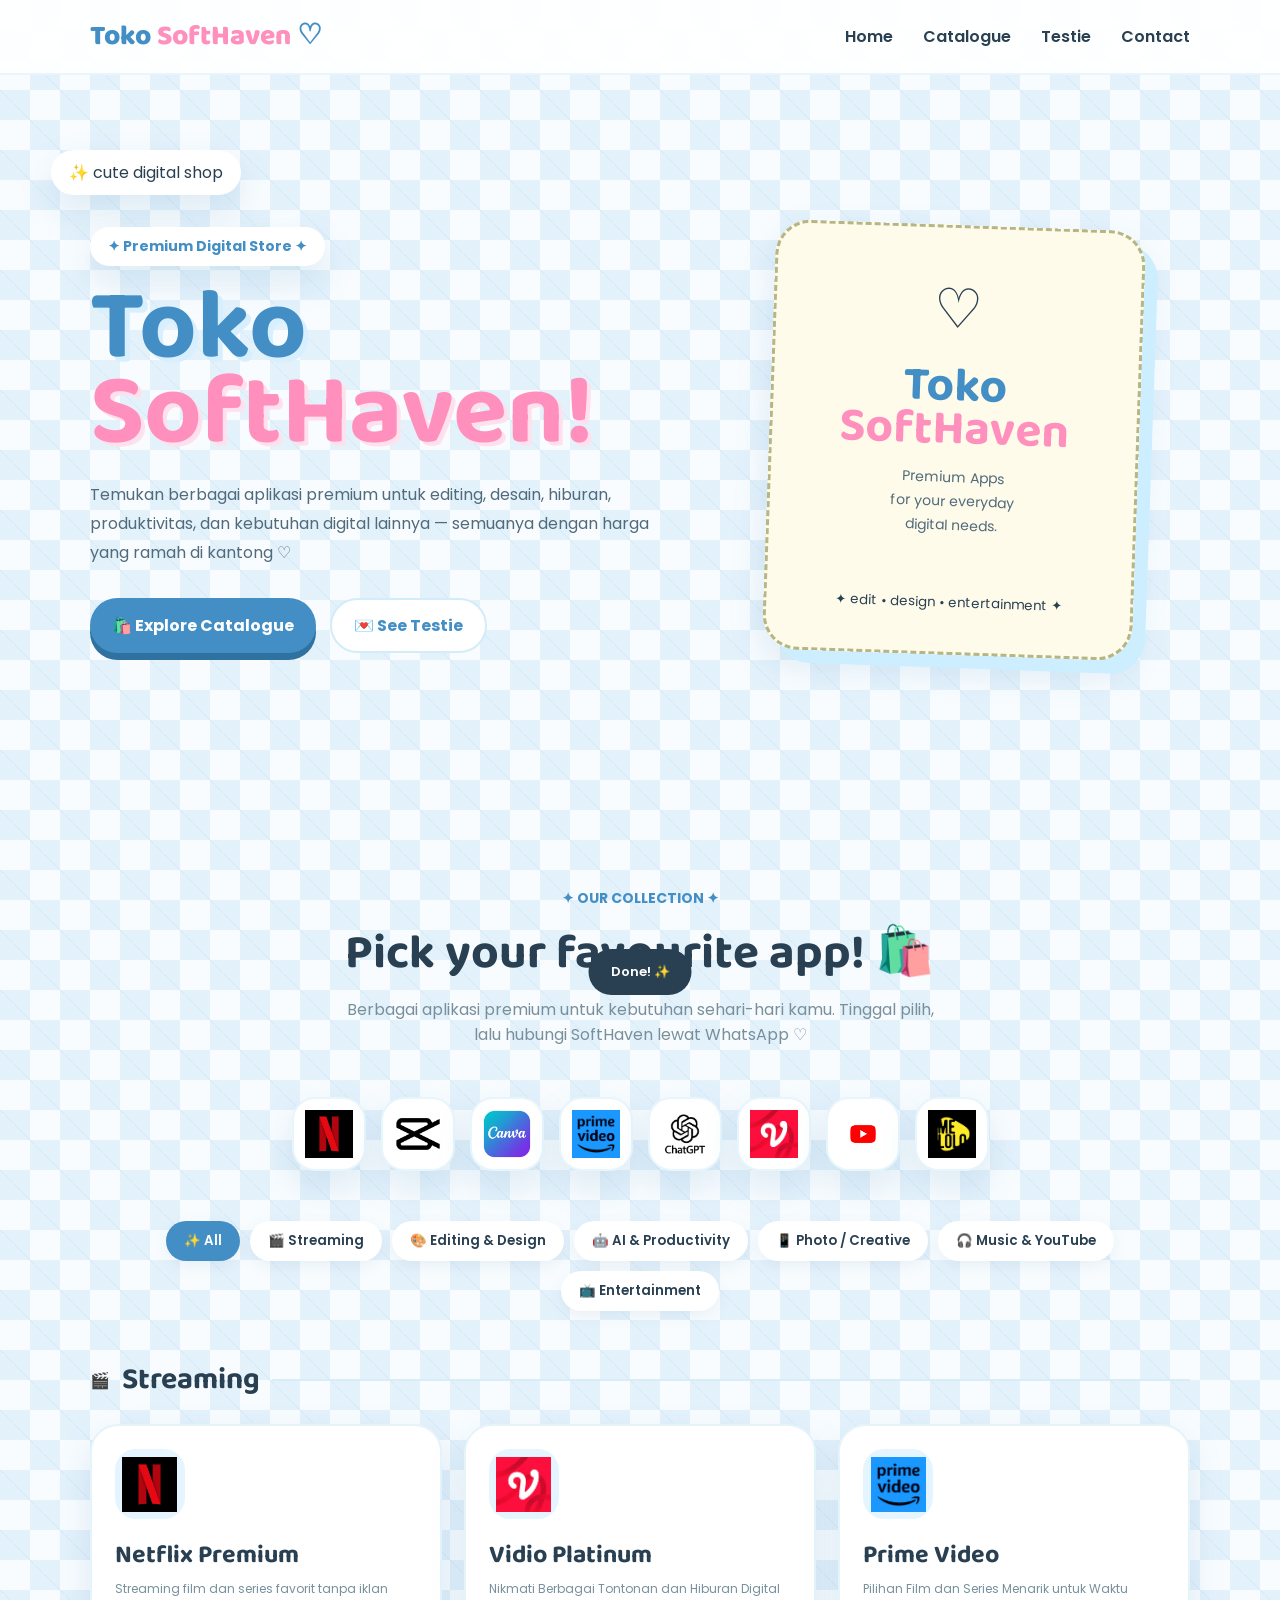
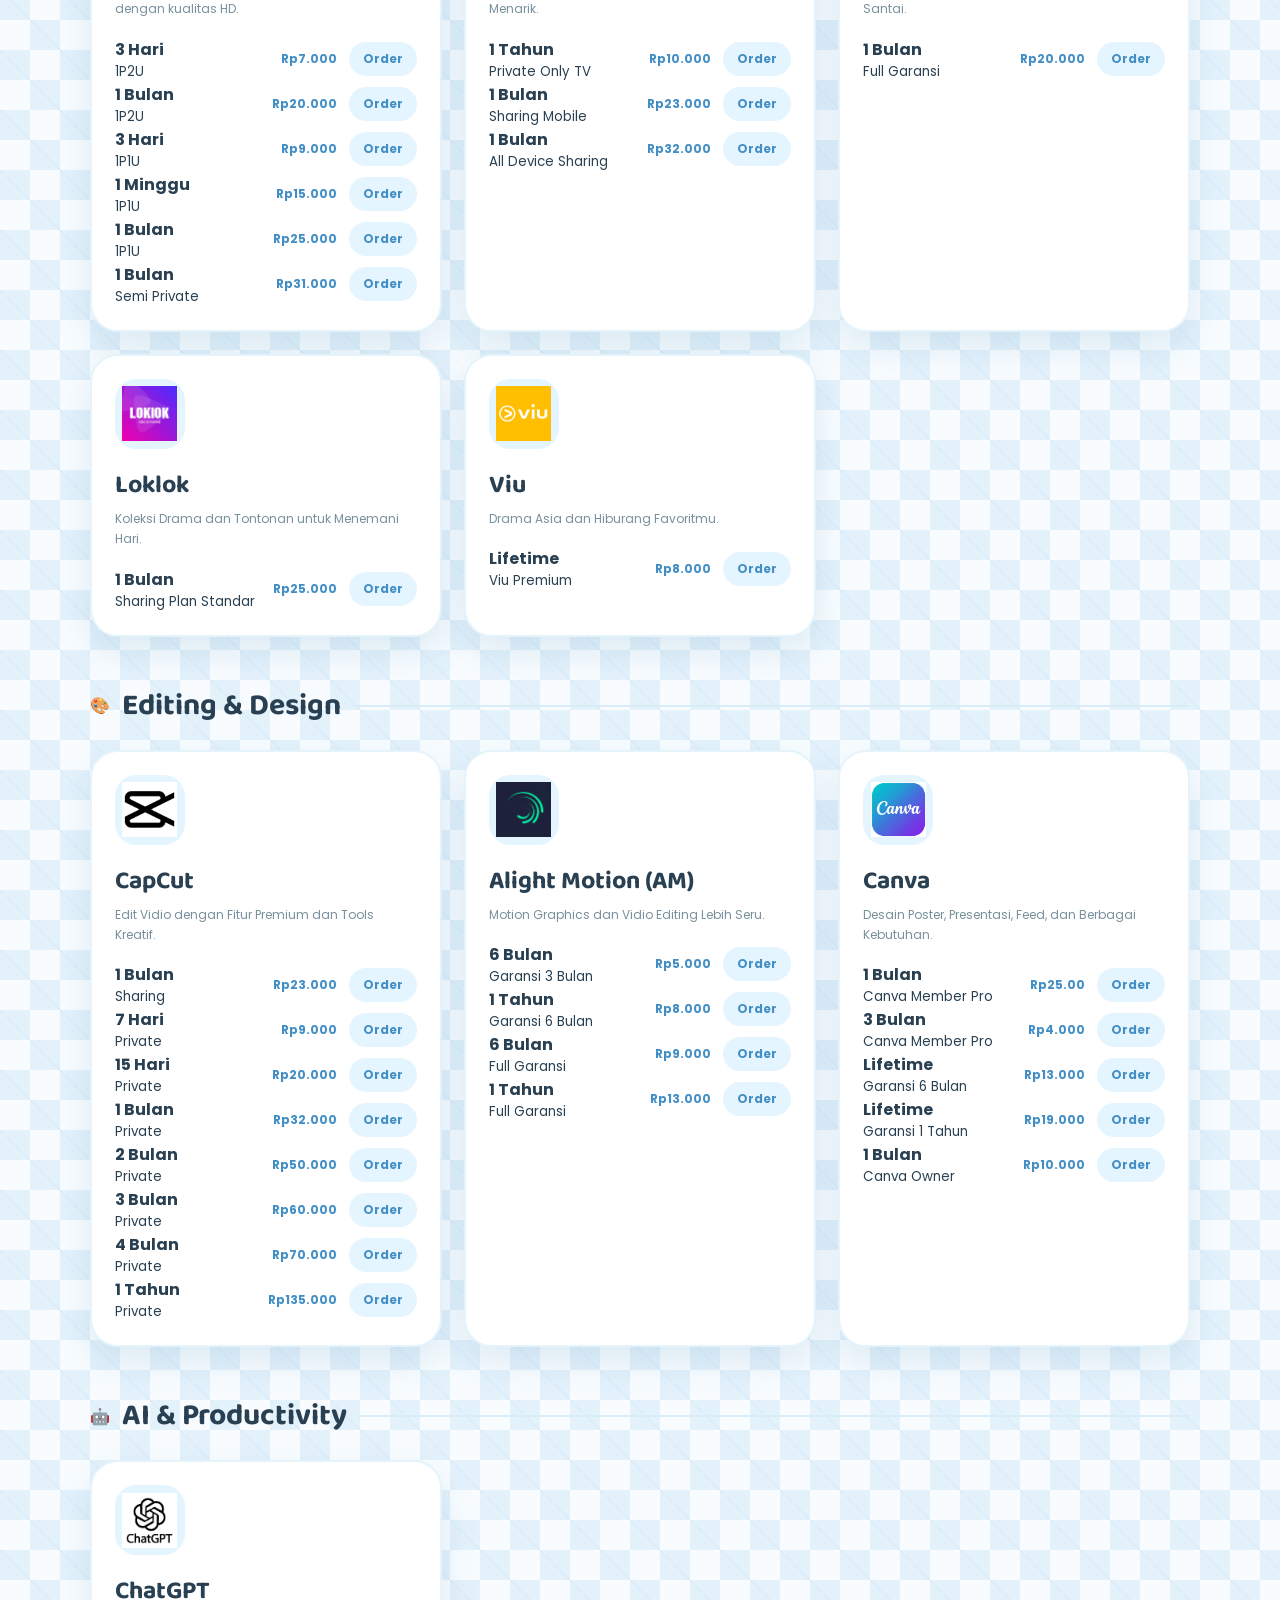
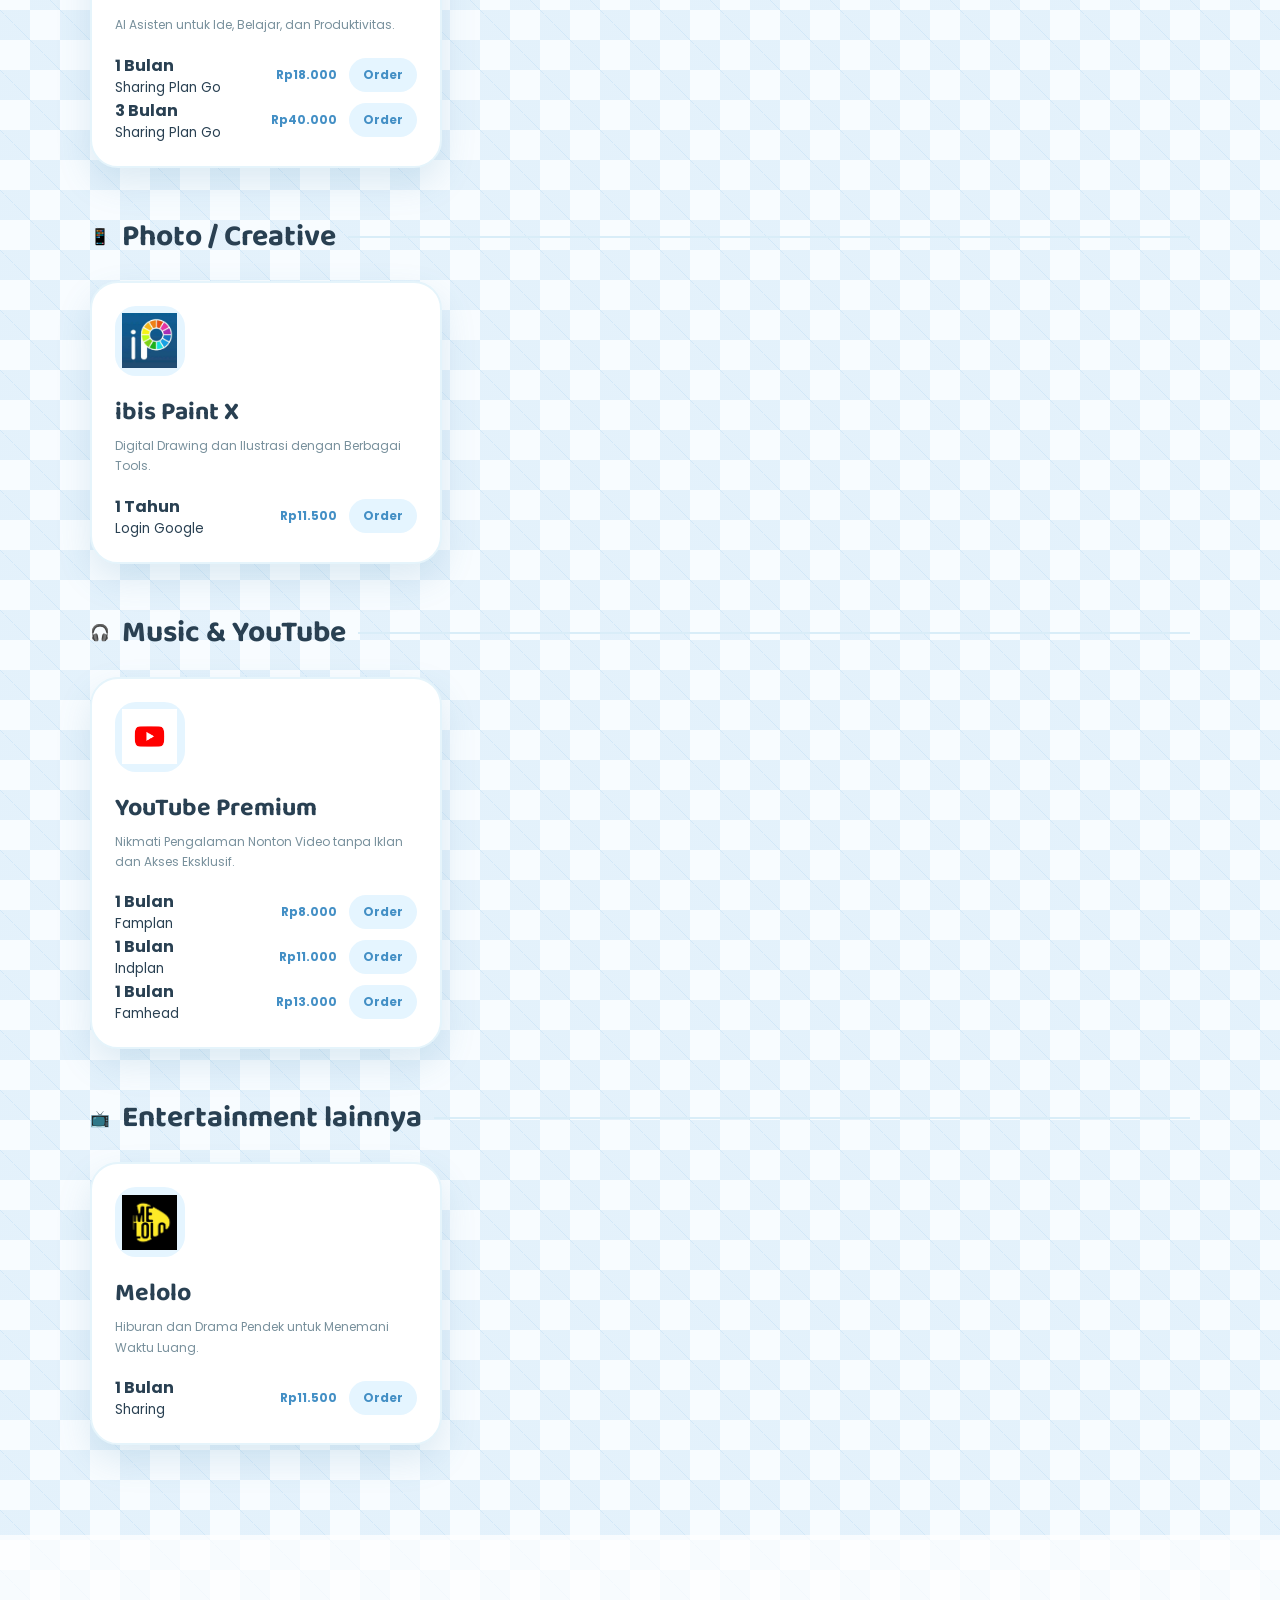
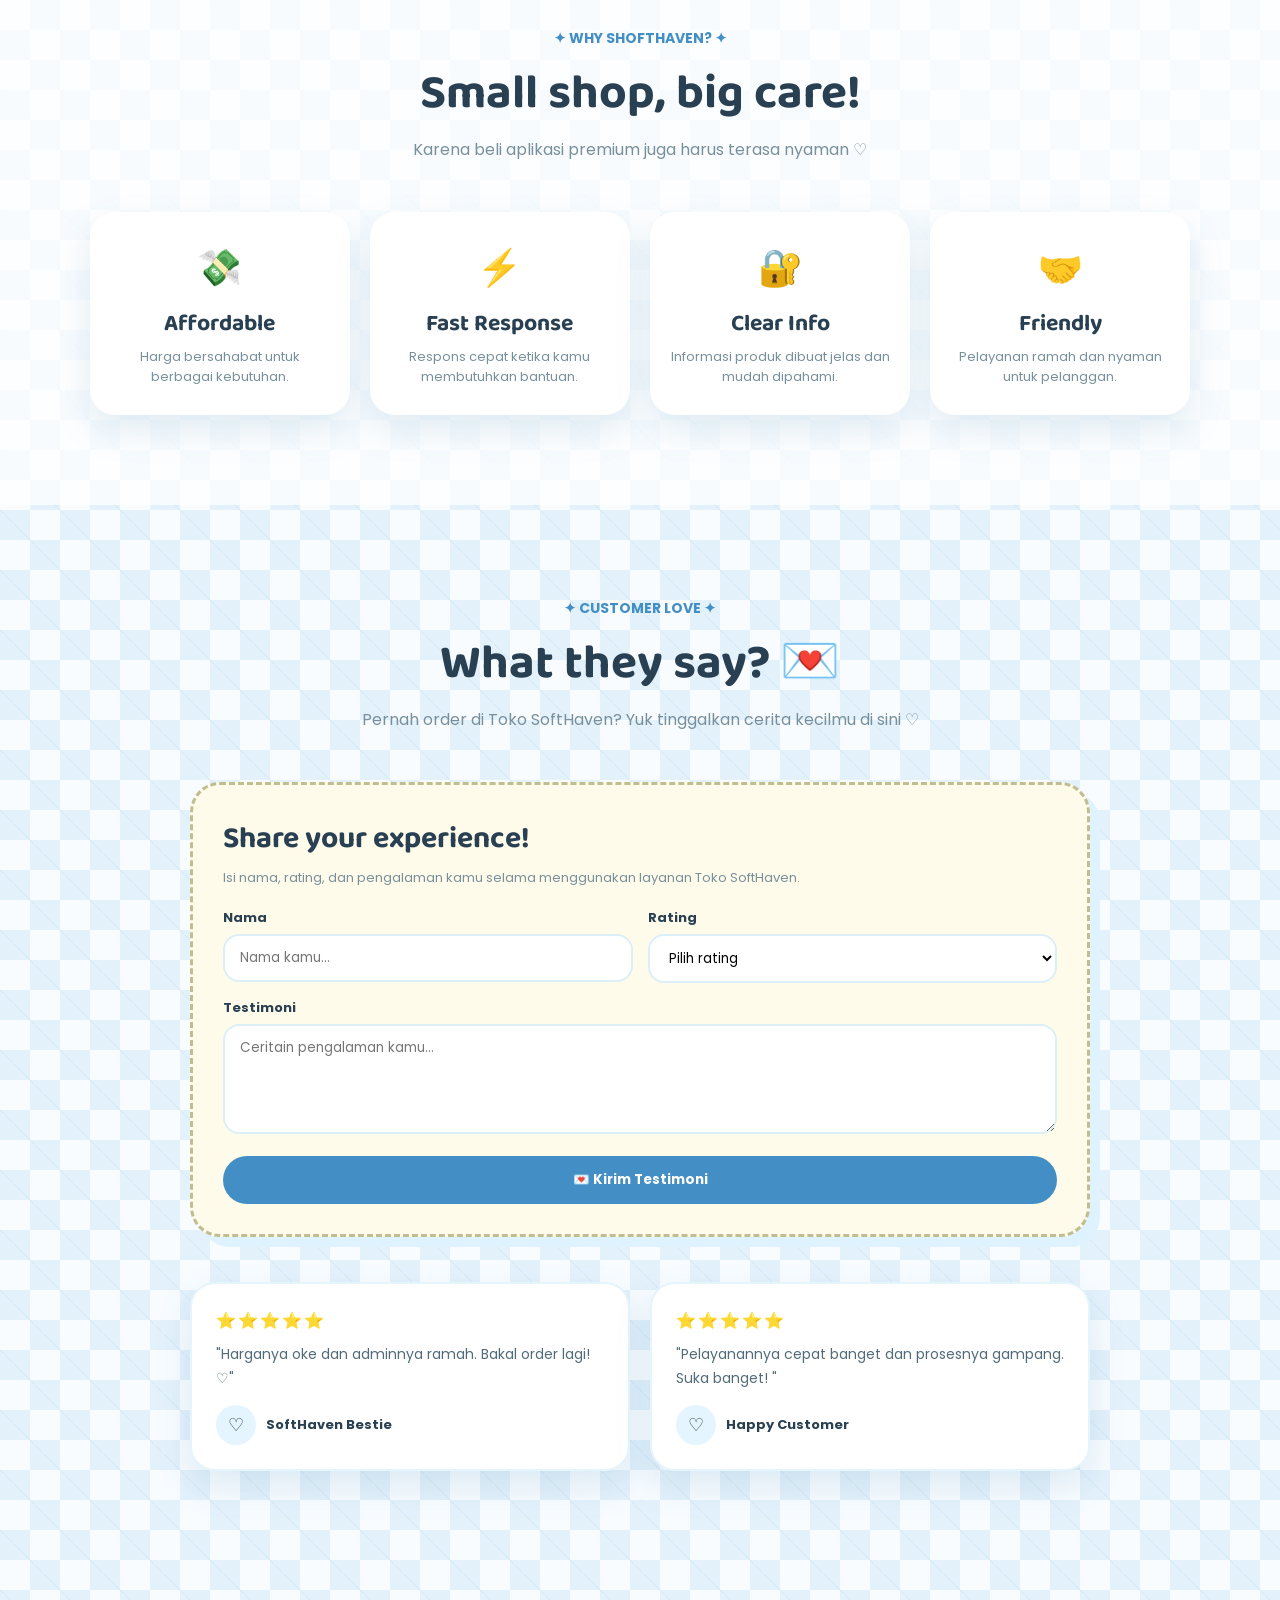
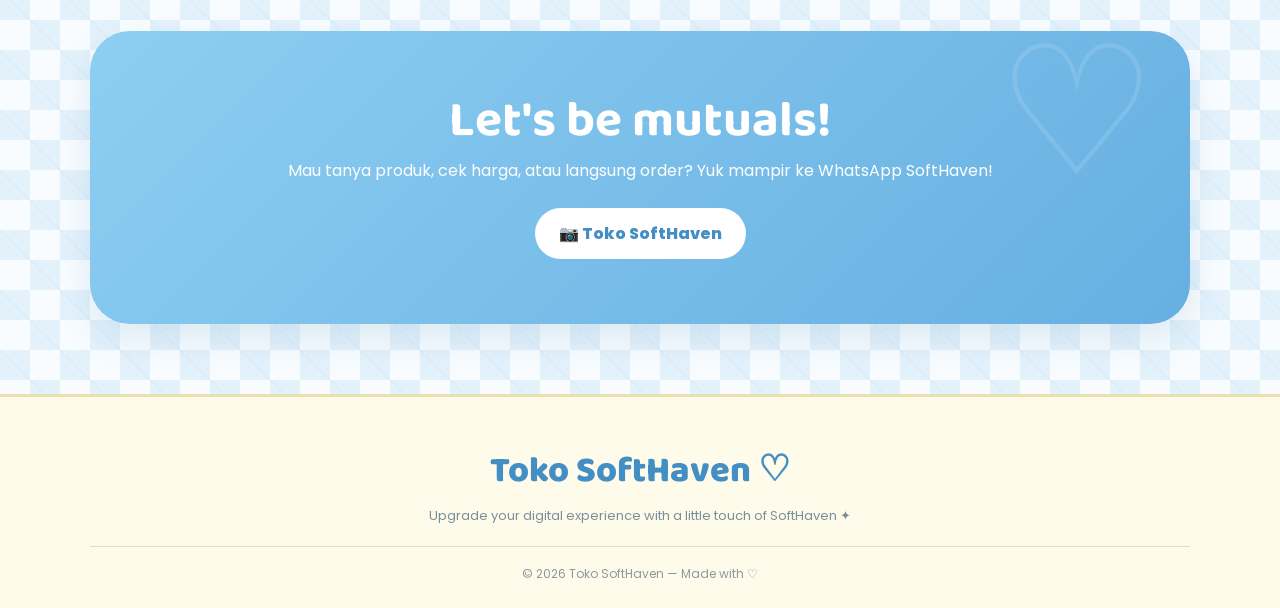
==== index.html @ c8a1734c "Menghapus Dekorasi Berlebih" ====
<!DOCTYPE html>
<html lang="id">

<head>

    <meta charset="UTF-8">

    <meta
        name="viewport"
        content="width=device-width, initial-scale=1.0"
    >

    <title>
        Toko SoftHaven — Premium Digital Store
    </title>


    <!-- =====================================================
         GOOGLE FONT
    ====================================================== -->

    <link
        rel="preconnect"
        href="https://fonts.googleapis.com"
    >

    <link
        rel="preconnect"
        href="https://fonts.gstatic.com"
        crossorigin
    >

    <link
        href="https://fonts.googleapis.com/css2?family=Baloo+2:wght@400;500;600;700;800&family=Poppins:wght@400;500;600;700&display=swap"
        rel="stylesheet"
    >

    <link
        rel="stylesheet"
        href="css/style.css"
    >

</head>


<body>


<!-- =====================================================
     NAVBAR
====================================================== -->

<nav>

    <div class="logo">

        Toko
        <span>SoftHaven</span>
        ♡

    </div>


    <ul
        class="nav-links"
        id="navLinks"
    >

        <li>
            <a href="#home">
                Home
            </a>
        </li>

        <li>
            <a href="#catalogue">
                Catalogue
            </a>
        </li>

        <li>
            <a href="#testie">
                Testie
            </a>
        </li>

        <li>
            <a href="#contact">
                Contact
            </a>
        </li>

    </ul>


    <div
        class="menu-btn"
        onclick="toggleMenu()"
    >

        ☰

    </div>

</nav>



<!-- =====================================================
     FLOATING DECOR
====================================================== -->

<div class="decor cloud one">

    ✨ cute digital shop

</div>



<!-- =====================================================
     HERO
====================================================== -->

<section
    class="hero"
    id="home"
>

    <div class="hero-content">

        <div class="badge">

            ✦ Premium Digital Store ✦

        </div>


        <h1>

            Toko
            <br>

            <span>SoftHaven!</span>

        </h1>


        <p>

            Temukan berbagai aplikasi premium
            untuk editing, desain, hiburan,
            produktivitas, dan kebutuhan digital
            lainnya — semuanya dengan harga
            yang ramah di kantong ♡

        </p>


        <div class="buttons">

            <a
                href="#catalogue"
                class="btn btn-primary"
            >

                🛍️ Explore Catalogue

            </a>


            <a
                href="#testie"
                class="btn btn-secondary"
            >

                💌 See Testie

            </a>

        </div>

    </div>


    <div class="hero-visual">

        <div class="hero-card">

            <div class="heart">
                ♡
            </div>


            <h2>

                Toko
                <br>

                <span>SoftHaven</span>

            </h2>


            <p>

                Premium Apps
                <br>

                for your everyday
                <br>

                digital needs.

            </p>


            <br>


            <small>

                ✦ edit • design • entertainment ✦

            </small>

        </div>

    </div>

</section>



<!-- =====================================================
     CATALOGUE
====================================================== -->

<section
    id="catalogue"
>

    <div class="section-title">

        <span class="section-tag">

            ✦ OUR COLLECTION ✦

        </span>


        <h2>

            Pick your favourite app! 🛍️

        </h2>


        <p>

            Berbagai aplikasi premium untuk
            kebutuhan sehari-hari kamu.
            Tinggal pilih, lalu hubungi SoftHaven
            lewat WhatsApp ♡

        </p>

    </div>



    <!-- =================================================
         LOGO SHOWCASE
    ================================================== -->

    <div class="app-showcase">


        <div class="app-bubble">

            <img
                src="assets/Netflix.png"
                alt="Netflix"
            >

            <small>Netflix</small>

        </div>


        <div class="app-bubble">

            <img
                src="assets/capcut.png"
                alt="CapCut"
            >

            <small>CapCut</small>

        </div>


        <div class="app-bubble">

            <img
                src="assets/canva.png"
                alt="Canva"
            >

            <small>Canva</small>

        </div>


        <div class="app-bubble">

            <img
                src="assets/primevideo.png"
                alt="Prime Video"
            >

            <small>Prime Video</small>

        </div>


        <div class="app-bubble">

            <img
                src="assets/ChatGPT.png"
                alt="ChatGPT"
            >

            <small>ChatGPT</small>

        </div>


        <div class="app-bubble">

            <img
                src="assets/vidio.png"
                alt="Vidio"
            >

            <small>Vidio</small>

        </div>


        <div class="app-bubble">

            <img
                src="assets/youtube.png"
                alt="YouTube"
            >

            <small>YouTube</small>

        </div>


        <div class="app-bubble">

            <img
                src="assets/melolo.png"
                alt="Melolo"
            >

            <small>Melolo</small>

        </div>

    </div>



    <!-- =================================================
         FILTER
    ================================================== -->

    <div class="filters">

        <button
            class="filter-btn active"
            onclick="filterProducts('all', this)"
        >
            ✨ All
        </button>


        <button
            class="filter-btn"
            onclick="filterProducts('streaming', this)"
        >
            🎬 Streaming
        </button>


        <button
            class="filter-btn"
            onclick="filterProducts('editing', this)"
        >
            🎨 Editing & Design
        </button>


        <button
            class="filter-btn"
            onclick="filterProducts('ai', this)"
        >
            🤖 AI & Productivity
        </button>


        <button
            class="filter-btn"
            onclick="filterProducts('photo', this)"
        >
            📱 Photo / Creative
        </button>


        <button
            class="filter-btn"
            onclick="filterProducts('music', this)"
        >
            🎧 Music & YouTube
        </button>


        <button
            class="filter-btn"
            onclick="filterProducts('entertainment', this)"
        >
            📺 Entertainment
        </button>

    </div>



    <!-- =================================================
         STREAMING
    ================================================== -->

    <div
        class="catalogue-category"
        data-category-section="streaming"
    >

        <div class="category-title">

            <span>🎬</span>

            <h3>
                Streaming
            </h3>

            <div class="category-line"></div>

        </div>


        <div class="products">


            <!-- NETFLIX -->
            <div
                class="product-card"
                data-category="streaming"
            >

                <div class="product-logo">
                    <img
                        src="assets/Netflix.png"
                        alt="Netflix"
                    >
                </div>

                <h4>Netflix Premium</h4>

                <p>
                    Streaming film dan series favorit
                    tanpa iklan dengan kualitas HD.
                </p>

                <div class="product-plans">

                    <div class="plan-item">
                        <div>
                            <strong>3 Hari</strong>
                            <small>1P2U</small>
                        </div>

                        <div class="plan-action">
                            <span class="price">
                                Rp7.000
                            </span>

                            <button
                                class="order-btn"
                                onclick="orderProduct('Netflix','3 Hari','Rp7.000')"
                            >
                                Order
                            </button>
                        </div>
                    </div>

                    <div class="plan-item">
                        <div>
                            <strong>1 Bulan</strong>
                            <small>1P2U</small>
                        </div>

                        <div class="plan-action">
                            <span class="price">
                                Rp20.000
                            </span>

                            <button
                                class="order-btn"
                                onclick="orderProduct('Vidio','1 Bulan','Rp20.000')"
                            >
                                Order
                            </button>
                        </div>
                    </div>

                    <div class="plan-item">
                        <div>
                            <strong>3 Hari</strong>
                            <small>1P1U</small>
                        </div>

                        <div class="plan-action">
                            <span class="price">
                                Rp9.000
                            </span>

                            <button
                                class="order-btn"
                                onclick="orderProduct('Netflix','3 Hari','Rp9.000')"
                            >
                                Order
                            </button>
                        </div>
                    </div>

                    <div class="plan-item popular">
                        <div>
                            <strong>1 Minggu</strong>
                            <small>1P1U</small>
                        </div>

                        <div class="plan-action">
                            <span class="price">
                                Rp15.000
                            </span>

                            <button
                                class="order-btn"
                                onclick="orderProduct('Vidio','1 Minggu','Rp15.000')"
                            >
                                Order
                            </button>
                        </div>
                    </div>

                    <div class="plan-item popular">
                        <div>
                            <strong>1 Bulan</strong>
                            <small>1P1U</small>
                        </div>

                        <div class="plan-action">
                            <span class="price">
                                Rp25.000
                            </span>

                            <button
                                class="order-btn"
                                onclick="orderProduct('Vidio','1 Bulan','Rp25.000')"
                            >
                                Order
                            </button>
                        </div>
                    </div>

                    <div class="plan-item popular">
                        <div>
                            <strong>1 Bulan</strong>
                            <small>Semi Private</small>
                        </div>

                        <div class="plan-action">
                            <span class="price">
                                Rp31.000
                            </span>

                            <button
                                class="order-btn"
                                onclick="orderProduct('Vidio','1 Bulan','Rp31.000')"
                            >
                                Order
                            </button>
                        </div>
                    </div>

                </div>

            </div>



            <!-- VIDIO -->

            <div
                class="product-card"
                data-category="streaming"
            >

                <div class="product-logo">
                    <img
                        src="assets/vidio.png"
                        alt="Vidio"
                    >
                </div>

                <h4>Vidio Platinum</h4>

                <p>
                    Nikmati Berbagai Tontonan dan Hiburan Digital Menarik.
                </p>

                <div class="product-plans">

                    <div class="plan-item">
                        <div>
                            <strong>1 Tahun</strong>
                            <small>Private Only TV</small>
                        </div>

                        <div class="plan-action">
                            <span class="price">
                                Rp10.000
                            </span>

                            <button
                                class="order-btn"
                                onclick="orderProduct('Vidio','1 Tahun','Rp10.000')"
                            >
                                Order
                            </button>
                        </div>
                    </div>

                    <div class="plan-item">
                        <div>
                            <strong>1 Bulan</strong>
                            <small>Sharing Mobile</small>
                        </div>

                        <div class="plan-action">
                            <span class="price">
                                Rp23.000
                            </span>

                            <button
                                class="order-btn"
                                onclick="orderProduct('Vidio','1 Bulan','Rp23.000')"
                            >
                                Order
                            </button>
                        </div>
                    </div>

                    <div class="plan-item">
                        <div>
                            <strong>1 Bulan</strong>
                            <small>All Device Sharing</small>
                        </div>

                        <div class="plan-action">
                            <span class="price">
                                Rp32.000
                            </span>

                            <button
                                class="order-btn"
                                onclick="orderProduct('Vidio','1 Bulan','Rp32.000')"
                            >
                                Order
                            </button>
                        </div>
                    </div>

                </div>

            </div>



            <!-- PRIME VIDEO -->

            <div
                class="product-card"
                data-category="streaming"
            >

                <div class="product-logo">
                    <img
                        src="assets/primevideo.png"
                        alt="Prime Video"
                    >
                </div>

                <h4>Prime Video</h4>

                <p>
                    Pilihan Film dan Series Menarik untuk Waktu Santai.
                </p>

                <div class="product-plans">

                    <div class="plan-item">
                        <div>
                            <strong>1 Bulan</strong>
                            <small>Full Garansi</small>
                        </div>

                        <div class="plan-action">
                            <span class="price">
                                Rp20.000
                            </span>

                            <button
                                class="order-btn"
                                onclick="orderProduct('Prime Video','1 Bulan','Rp20.000')"
                            >
                                Order
                            </button>
                        </div>
                    </div>

                </div>

            </div>
            

            <!-- LOKLOK -->

            <div
                class="product-card"
                data-category="streaming"
            >

                <div class="product-logo">
                    <img
                        src="assets/loklok.png"
                        alt="Loklok"
                    >
                </div>

                <h4>Loklok</h4>

                <p>
                    Koleksi Drama dan Tontonan untuk Menemani Hari.
                </p>

                <div class="product-plans">

                    <div class="plan-item">
                        <div>
                            <strong>1 Bulan</strong>
                            <small>Sharing Plan Standar</small>
                        </div>

                        <div class="plan-action">
                            <span class="price">
                                Rp25.000
                            </span>

                            <button
                                class="order-btn"
                                onclick="orderProduct('Loklok','1 Bulan','Rp25.000')"
                            >
                                Order
                            </button>
                        </div>
                    </div>

                </div>

            </div>



            <!-- VIU -->

            <div
                class="product-card"
                data-category="streaming"
            >

                <div class="product-logo">
                    <img
                        src="assets/viu.png"
                        alt="Viu"
                    >
                </div>

                <h4>Viu</h4>

                <p>
                    Drama Asia dan Hiburang Favoritmu.
                </p>

                <div class="product-plans">

                    <div class="plan-item">
                        <div>
                            <strong>Lifetime</strong>
                            <small>Viu Premium</small>
                        </div>

                        <div class="plan-action">
                            <span class="price">
                                Rp8.000
                            </span>

                            <button
                                class="order-btn"
                                onclick="orderProduct('Viu','Lifetime','Rp8.000')"
                            >
                                Order
                            </button>
                        </div>
                    </div>

                </div>

            </div>

          

        </div>

    </div>



    <!-- =================================================
         EDITING & DESIGN
    ================================================== -->

    <div
        class="catalogue-category"
        data-category-section="editing"
    >

        <div class="category-title">

            <span>🎨</span>

            <h3>
                Editing & Design
            </h3>

            <div class="category-line"></div>

        </div>


        <div class="products">


            <!-- CAPCUT -->

            <div
                class="product-card"
                data-category="editing"
            >

                <div class="product-logo">
                    <img
                        src="assets/capcut.png"
                        alt="CapCut"
                    >
                </div>

                <h4>CapCut</h4>

                <p>
                    Edit Vidio dengan Fitur Premium dan Tools Kreatif.
                </p>

                <div class="product-plans">

                    <div class="plan-item">
                        <div>
                            <strong>1 Bulan</strong>
                            <small>Sharing</small>
                        </div>

                        <div class="plan-action">
                            <span class="price">
                                Rp23.000
                            </span>

                            <button
                                class="order-btn"
                                onclick="orderProduct('CapCut','1 Bulan','Rp23.000')"
                            >
                                Order
                            </button>
                        </div>
                    </div>

                    <div class="plan-item">
                        <div>
                            <strong>7 Hari</strong>
                            <small>Private</small>
                        </div>

                        <div class="plan-action">
                            <span class="price">
                                Rp9.000
                            </span>

                            <button
                                class="order-btn"
                                onclick="orderProduct('CapCut','7 Bulan','Rp9.000')"
                            >
                                Order
                            </button>
                        </div>
                    </div>

                    <div class="plan-item">
                        <div>
                            <strong>15 Hari</strong>
                            <small>Private</small>
                        </div>

                        <div class="plan-action">
                            <span class="price">
                                Rp20.000
                            </span>

                            <button
                                class="order-btn"
                                onclick="orderProduct('CapCut','15 Hari','Rp20.000')"
                            >
                                Order
                            </button>
                        </div>
                    </div>

                    <div class="plan-item">
                        <div>
                            <strong>1 Bulan</strong>
                            <small>Private</small>
                        </div>

                        <div class="plan-action">
                            <span class="price">
                                Rp32.000
                            </span>

                            <button
                                class="order-btn"
                                onclick="orderProduct('CapCut','1 Bulan','Rp32.000')"
                            >
                                Order
                            </button>
                        </div>
                    </div>

                    <div class="plan-item">
                        <div>
                            <strong>2 Bulan</strong>
                            <small>Private</small>
                        </div>

                        <div class="plan-action">
                            <span class="price">
                                Rp50.000
                            </span>

                            <button
                                class="order-btn"
                                onclick="orderProduct('CapCut','2 Bulan','Rp50.000')"
                            >
                                Order
                            </button>
                        </div>
                    </div>

                    <div class="plan-item">
                        <div>
                            <strong>3 Bulan</strong>
                            <small>Private</small>
                        </div>

                        <div class="plan-action">
                            <span class="price">
                                Rp60.000
                            </span>

                            <button
                                class="order-btn"
                                onclick="orderProduct('CapCut','3 Bulan','Rp60.000')"
                            >
                                Order
                            </button>
                        </div>
                    </div>

                    <div class="plan-item">
                        <div>
                            <strong>4 Bulan</strong>
                            <small>Private</small>
                        </div>

                        <div class="plan-action">
                            <span class="price">
                                Rp70.000
                            </span>

                            <button
                                class="order-btn"
                                onclick="orderProduct('CapCut','4 Bulan','Rp70.000')"
                            >
                                Order
                            </button>
                        </div>
                    </div>

                    <div class="plan-item">
                        <div>
                            <strong>1 Tahun</strong>
                            <small>Private</small>
                        </div>

                        <div class="plan-action">
                            <span class="price">
                                Rp135.000
                            </span>

                            <button
                                class="order-btn"
                                onclick="orderProduct('CapCut','1 Tahun','Rp135.000')"
                            >
                                Order
                            </button>
                        </div>
                    </div>

                </div>

            </div>



            <!-- ALIGHT MOTION (AM) -->

            <div
                class="product-card"
                data-category="editing"
            >

                <div class="product-logo">
                    <img
                        src="assets/alight motion.png"
                        alt="Alight Motion"
                    >
                </div>

                <h4>Alight Motion (AM)</h4>

                <p>
                    Motion Graphics dan Vidio Editing Lebih Seru.
                </p>

                <div class="product-plans">

                    <div class="plan-item">
                        <div>
                            <strong>6 Bulan</strong>
                            <small>Garansi 3 Bulan</small>
                        </div>

                        <div class="plan-action">
                            <span class="price">
                                Rp5.000
                            </span>

                            <button
                                class="order-btn"
                                onclick="orderProduct('Alight Motion','6 Bulan','Rp5.000')"
                            >
                                Order
                            </button>
                        </div>
                    </div>

                    <div class="plan-item">
                        <div>
                            <strong>1 Tahun</strong>
                            <small>Garansi 6 Bulan</small>
                        </div>

                        <div class="plan-action">
                            <span class="price">
                                Rp8.000
                            </span>

                            <button
                                class="order-btn"
                                onclick="orderProduct('Alight Motion','1 Tahun','Rp8.000')"
                            >
                                Order
                            </button>
                        </div>
                    </div>

                    <div class="plan-item">
                        <div>
                            <strong>6 Bulan</strong>
                            <small>Full Garansi</small>
                        </div>

                        <div class="plan-action">
                            <span class="price">
                                Rp9.000
                            </span>

                            <button
                                class="order-btn"
                                onclick="orderProduct('Alight Motion','6 Bulan','Rp9.000')"
                            >
                                Order
                            </button>
                        </div>
                    </div>

                    <div class="plan-item">
                        <div>
                            <strong>1 Tahun</strong>
                            <small>Full Garansi</small>
                        </div>

                        <div class="plan-action">
                            <span class="price">
                                Rp13.000
                            </span>

                            <button
                                class="order-btn"
                                onclick="orderProduct('Alight Motion','1 Tahun','Rp13.000')"
                            >
                                Order
                            </button>
                        </div>
                    </div>

                </div>

            </div>


            <!-- CANVA -->

            <div
                class="product-card"
                data-category="editing"
            >

                <div class="product-logo">
                    <img
                        src="assets/canva.png"
                        alt="Canva"
                    >
                </div>

                <h4>Canva</h4>

                <p>
                    Desain Poster, Presentasi, Feed, dan Berbagai Kebutuhan.
                </p>

                <div class="product-plans">

                    <div class="plan-item">
                        <div>
                            <strong>1 Bulan</strong>
                            <small>Canva Member Pro</small>
                        </div>

                        <div class="plan-action">
                            <span class="price">
                                Rp25.00
                            </span>

                            <button
                                class="order-btn"
                                onclick="orderProduct('Canva','1 Bulan','Rp25.00')"
                            >
                                Order
                            </button>
                        </div>
                    </div>

                    <div class="plan-item">
                        <div>
                            <strong>3 Bulan</strong>
                            <small>Canva Member Pro</small>
                        </div>

                        <div class="plan-action">
                            <span class="price">
                                Rp4.000
                            </span>

                            <button
                                class="order-btn"
                                onclick="orderProduct('Canva','3 Bulan','Rp4.000')"
                            >
                                Order
                            </button>
                        </div>
                    </div>

                    <div class="plan-item">
                        <div>
                            <strong>Lifetime</strong>
                            <small>Garansi 6 Bulan</small>
                        </div>

                        <div class="plan-action">
                            <span class="price">
                                Rp13.000
                            </span>

                            <button
                                class="order-btn"
                                onclick="orderProduct('Canva','Lifetime','Rp13.000')"
                            >
                                Order
                            </button>
                        </div>
                    </div>

                    <div class="plan-item">
                        <div>
                            <strong>Lifetime</strong>
                            <small>Garansi 1 Tahun</small>
                        </div>

                        <div class="plan-action">
                            <span class="price">
                                Rp19.000
                            </span>

                            <button
                                class="order-btn"
                                onclick="orderProduct('Canva','Lifetime','Rp19.000')"
                            >
                                Order
                            </button>
                        </div>
                    </div>

                    <div class="plan-item">
                        <div>
                            <strong>1 Bulan</strong>
                            <small>Canva Owner</small>
                        </div>

                        <div class="plan-action">
                            <span class="price">
                                Rp10.000
                            </span>

                            <button
                                class="order-btn"
                                onclick="orderProduct('Canva','1 Bulan','Rp10.000')"
                            >
                                Order
                            </button>
                        </div>
                    </div>

                </div>

            </div>

        </div>

    </div>



    <!-- =================================================
         AI & PRODUCTIVITY
    ================================================== -->

    <div
        class="catalogue-category"
        data-category-section="ai"
    >

        <div class="category-title">

            <span>🤖</span>

            <h3>
                AI & Productivity
            </h3>

            <div class="category-line"></div>

        </div>


        <div class="products">

            <!-- CHATGPT -->

            <div
                class="product-card"
                data-category="editing"
            >

                <div class="product-logo">
                    <img
                        src="assets/ChatGPT.png"
                        alt="ChatGPT"
                    >
                </div>

                <h4>ChatGPT</h4>

                <p>
                    AI Asisten untuk Ide, Belajar, dan Produktivitas.
                </p>

                <div class="product-plans">

                    <div class="plan-item">
                        <div>
                            <strong>1 Bulan</strong>
                            <small>Sharing Plan Go</small>
                        </div>

                        <div class="plan-action">
                            <span class="price">
                                Rp18.000
                            </span>

                            <button
                                class="order-btn"
                                onclick="orderProduct('ChatGPT','1 Bulan','Rp18.00')"
                            >
                                Order
                            </button>
                        </div>
                    </div>

                    <div class="plan-item">
                        <div>
                            <strong>3 Bulan</strong>
                            <small>Sharing Plan Go</small>
                        </div>

                        <div class="plan-action">
                            <span class="price">
                                Rp40.000
                            </span>

                            <button
                                class="order-btn"
                                onclick="orderProduct('ChatGPT','3 Bulan','Rp40.000')"
                            >
                                Order
                            </button>
                        </div>
                    </div>

                </div>

            </div>

        </div>

    </div>



    <!-- =================================================
         PHOTO / CREATIVE
    ================================================== -->

    <div
        class="catalogue-category"
        data-category-section="photo"
    >

        <div class="category-title">

            <span>📱</span>

            <h3>
                Photo / Creative
            </h3>

            <div class="category-line"></div>

        </div>


        <div class="products">

            <!-- IBIS PAINT -->

            <div
                class="product-card"
                data-category="photo"
            >

                <div class="product-logo">
                    <img
                        src="assets/ibis paint x.png"
                        alt="ibis Paint X"
                    >
                </div>

                <h4>ibis Paint X</h4>

                <p>
                    Digital Drawing dan Ilustrasi dengan Berbagai Tools.
                </p>

                <div class="product-plans">

                    <div class="plan-item">
                        <div>
                            <strong>1 Tahun</strong>
                            <small>Login Google</small>
                        </div>

                        <div class="plan-action">
                            <span class="price">
                                Rp11.500
                            </span>

                            <button
                                class="order-btn"
                                onclick="orderProduct('ibis Paint X','1 Tahun','Rp11.500')"
                            >
                                Order
                            </button>
                        </div>
                    </div>

                </div>

            </div>

        </div>

    </div>



    <!-- =================================================
         MUSIC & YOUTUBE
    ================================================== -->

    <div
        class="catalogue-category"
        data-category-section="music"
    >

        <div class="category-title">

            <span>🎧</span>

            <h3>
                Music & YouTube
            </h3>

            <div class="category-line"></div>

        </div>


        <div class="products">

            <!-- ALIGHT MOTION (AM) -->

            <div
                class="product-card"
                data-category="music"
            >

                <div class="product-logo">
                    <img
                        src="assets/youtube.png"
                        alt="YouTube Premium"
                    >
                </div>

                <h4>YouTube Premium</h4>

                <p>
                    Nikmati Pengalaman Nonton Video tanpa Iklan dan Akses Eksklusif.
                </p>

                <div class="product-plans">

                    <div class="plan-item">
                        <div>
                            <strong>1 Bulan</strong>
                            <small>Famplan</small>
                        </div>

                        <div class="plan-action">
                            <span class="price">
                                Rp8.000
                            </span>

                            <button
                                class="order-btn"
                                onclick="orderProduct('YouTube Premium','1 Bulan','Rp8.000')"
                            >
                                Order
                            </button>
                        </div>
                    </div>

                    <div class="plan-item">
                        <div>
                            <strong>1 Bulan</strong>
                            <small>Indplan</small>
                        </div>

                        <div class="plan-action">
                            <span class="price">
                                Rp11.000
                            </span>

                            <button
                                class="order-btn"
                                onclick="orderProduct('YouTube Premium','1 Bulan','Rp11.000')"
                            >
                                Order
                            </button>
                        </div>
                    </div>

                    <div class="plan-item">
                        <div>
                            <strong>1 Bulan</strong>
                            <small>Famhead</small>
                        </div>

                        <div class="plan-action">
                            <span class="price">
                                Rp13.000
                            </span>

                            <button
                                class="order-btn"
                                onclick="orderProduct('YouTube Premium','1 Bulan','Rp13.000')"
                            >
                                Order
                            </button>
                        </div>
                    </div>

                </div>

            </div>

        </div>

    </div>



    <!-- =================================================
         ENTERTAINMENT
    ================================================== -->

    <div
        class="catalogue-category"
        data-category-section="entertainment"
    >

        <div class="category-title">

            <span>📺</span>

            <h3>
                Entertainment lainnya
            </h3>

            <div class="category-line"></div>

        </div>


        <div class="products">


            <!-- MELOLO -->

            <div
                class="product-card"
                data-category="streaming"
            >

                <div class="product-logo">
                    <img
                        src="assets/melolo.png"
                        alt="Melolo"
                    >
                </div>

                <h4>Melolo</h4>

                <p>
                    Hiburan dan Drama Pendek untuk Menemani Waktu Luang.
                </p>

                <div class="product-plans">

                    <div class="plan-item">
                        <div>
                            <strong>1 Bulan</strong>
                            <small>Sharing</small>
                        </div>

                        <div class="plan-action">
                            <span class="price">
                                Rp11.500
                            </span>

                            <button
                                class="order-btn"
                                onclick="orderProduct('Melolo','1 Bulan','Rp11.500')"
                            >
                                Order
                            </button>
                        </div>
                    </div>

                </div>

            </div>


        </div>

    </div>

</section>



<!-- =====================================================
     WHY SHOFTHAVEN
====================================================== -->

<section class="why">

    <div class="section-title">

        <span class="section-tag">
            ✦ WHY SHOFTHAVEN? ✦
        </span>

        <h2>
            Small shop, big care! 
        </h2>

        <p>
            Karena beli aplikasi premium
            juga harus terasa nyaman ♡
        </p>

    </div>


    <div class="features">


        <div class="feature">

            <div class="feature-icon">
                💸
            </div>

            <h3>
                Affordable
            </h3>

            <p>
                Harga bersahabat
                untuk berbagai kebutuhan.
            </p>

        </div>


        <div class="feature">

            <div class="feature-icon">
                ⚡
            </div>

            <h3>
                Fast Response
            </h3>

            <p>
                Respons cepat ketika
                kamu membutuhkan bantuan.
            </p>

        </div>


        <div class="feature">

            <div class="feature-icon">
                🔐
            </div>

            <h3>
                Clear Info
            </h3>

            <p>
                Informasi produk dibuat
                jelas dan mudah dipahami.
            </p>

        </div>


        <div class="feature">

            <div class="feature-icon">
                🤝
            </div>

            <h3>
                Friendly
            </h3>

            <p>
                Pelayanan ramah dan
                nyaman untuk pelanggan.
            </p>

        </div>

    </div>

</section>



<!-- =====================================================
     TESTIMONIAL
====================================================== -->

<section id="testie">

    <div class="section-title">

        <span class="section-tag">
            ✦ CUSTOMER LOVE ✦
        </span>

        <h2>
            What they say? 💌
        </h2>

        <p>
            Pernah order di Toko SoftHaven?
            Yuk tinggalkan cerita kecilmu
            di sini ♡
        </p>

    </div>


    <div class="testimonial-wrapper">


        <div class="testimonial-form">

            <h3>
                Share your experience! 
            </h3>

            <p>
                Isi nama, rating, dan pengalaman
                kamu selama menggunakan layanan
                Toko SoftHaven.
            </p>


            <form id="testimonialForm">

                <div class="form-row">


                    <div class="input-group">

                        <label>
                            Nama
                        </label>

                        <input
                            type="text"
                            id="customerName"
                            placeholder="Nama kamu..."
                            maxlength="30"
                            required
                        >

                    </div>


                    <div class="input-group">

                        <label>
                            Rating
                        </label>

                        <select
                            id="customerRating"
                            required
                        >

                            <option value="">
                                Pilih rating
                            </option>

                            <option value="5">
                                ⭐⭐⭐⭐⭐ — Amazing!
                            </option>

                            <option value="4">
                                ⭐⭐⭐⭐ — Bagus!
                            </option>

                            <option value="3">
                                ⭐⭐⭐ — Lumayan
                            </option>

                            <option value="2">
                                ⭐⭐ — Kurang
                            </option>

                            <option value="1">
                                ⭐ — Perlu ditingkatkan
                            </option>

                        </select>

                    </div>

                </div>


                <div class="input-group">

                    <label>
                        Testimoni
                    </label>

                    <textarea
                        id="customerMessage"
                        placeholder="Ceritain pengalaman kamu..."
                        maxlength="300"
                        required
                    ></textarea>

                </div>


                <button
                    type="submit"
                    class="submit-testimonial"
                >

                    💌 Kirim Testimoni

                </button>

            </form>

        </div>


        <div
            class="testimonial-list"
            id="testimonialList"
        ></div>

    </div>

</section>



<!-- =====================================================
     CONTACT
====================================================== -->

<div
    class="cta"
    id="contact"
>

    <h2>
        Let's be mutuals! 
    </h2>

    <p>
        Mau tanya produk, cek harga,
        atau langsung order?
        Yuk mampir ke WhatsApp SoftHaven!
    </p>


    <a
        href="https://wa.me/6287893223780"
        target="_blank"
        rel="noopener noreferrer"
        class="instagram-btn"
    >

        📷 Toko SoftHaven

    </a>

</div>



<!-- =====================================================
     FOOTER
====================================================== -->

<footer>

    <div class="footer-logo">
        Toko SoftHaven ♡
    </div>


    <p>
        Upgrade your digital experience
        with a little touch of SoftHaven ✦
    </p>



    <div class="copyright">

        © 2026 Toko SoftHaven
        — Made with ♡

    </div>

</footer>



<!-- =====================================================
     TOAST
====================================================== -->

<div
    class="toast"
    id="toast"
>

    Done! ✨

</div>

<script src="js/script.js"></script>

</body>

</html>
---- css/style.css ----
:root {
    --blue: #79bde8;
    --blue-dark: #438fc5;
    --blue-deep: #3478ab;
    --blue-light: #e5f5ff;
    --cream: #fffbea;
    --pink: #ffb6d5;
    --pink-dark: #ff8fbd;
    --yellow: #fff1a8;
    --green: #bdeed4;
    --purple: #d9ceff;
    --orange: #ffd5bd;
    --text: #294052;
    --muted: #78909c;
    --white: #ffffff;
    --shadow: 0 15px 35px rgba(69, 137, 176, .15);
    --radius: 28px;

}


/* =====================================================
    RESET
====================================================== */

* {
    margin: 0;
    padding: 0;
    box-sizing: border-box;
}


html {
    scroll-behavior: smooth;
}


body {
    font-family: "Poppins", sans-serif;
    color: var(--text);
    background:
        linear-gradient(
            45deg,
            rgba(120,188,232,.16) 25%,
            transparent 25%,
            transparent 75%,
            rgba(120,188,232,.16) 75%
        ),
        linear-gradient(
            45deg,
            rgba(120,188,232,.16) 25%,
            transparent 25%,
            transparent 75%,
            rgba(120,188,232,.16) 75%
        );
    background-size: 60px 60px;
    background-position: 0 0, 30px 30px;
    background-color: #f8fcff;
    overflow-x: hidden;
}


/* =====================================================
    NAVBAR
====================================================== */

nav {
    position: sticky;
    top: 0;
    z-index: 1000;
    display: flex;
    align-items: center;
    justify-content: space-between;
    padding: 14px 7%;
    background: rgba(255,255,255,.90);
    backdrop-filter: blur(15px);
    border-bottom: 2px solid rgba(120,188,232,.15);
}


.logo {

    font-family:
        "Baloo 2",
        cursive;

    font-size: 28px;
    font-weight: 800;

    color:
        var(--blue-dark);

}


.logo span {

    color:
        var(--pink-dark);

}


.nav-links {

    display: flex;
    gap: 30px;

    list-style: none;

}


.nav-links a {

    color:
        var(--text);

    text-decoration: none;

    font-weight: 600;

    transition: .3s;

}


.nav-links a:hover {

    color:
        var(--blue-dark);

}


.menu-btn {

    display: none;

    font-size: 27px;

    cursor: pointer;

}


/* =====================================================
    DECORATION
====================================================== */

.decor {

    position: absolute;

    pointer-events: none;

    z-index: 0;

}


.cloud {

    background: white;

    border-radius: 50px;

    padding: 10px 18px;

    box-shadow:
        var(--shadow);

    animation:
        floating 4s ease-in-out infinite;

}


.cloud.one {

    top: 150px;
    left: 4%;

}


.cloud.two {

    top: 340px;
    right: 5%;

    animation-delay: 1s;

}


@keyframes floating {

    0%,
    100% {

        transform:
            translateY(0);

    }

    50% {

        transform:
            translateY(-12px);

    }

}


/* =====================================================
    HERO
====================================================== */

.hero {

    min-height: 720px;

    padding: 90px 7% 80px;

    display: grid;

    grid-template-columns:
        1.1fr .9fr;

    align-items: center;

    gap: 50px;

    position: relative;

}


.hero-content {

    position: relative;
    z-index: 2;

}


.badge {

    display: inline-block;

    background: white;

    padding: 9px 18px;

    border-radius: 50px;

    box-shadow:
        var(--shadow);

    color:
        var(--blue-dark);

    font-size: 14px;

    font-weight: 700;

    margin-bottom: 20px;

}


.hero h1 {

    font-family:
        "Baloo 2",
        cursive;

    font-size:
        clamp(58px, 8vw, 100px);

    line-height: .85;

    color:
        var(--blue-dark);

    text-shadow:
        5px 5px 0 #d7efff;

    margin-bottom: 25px;

}


.hero h1 span {

    color:
        var(--pink-dark);

    text-shadow:
        4px 4px 0 #ffe1ed;

}


.hero p {

    max-width: 570px;

    line-height: 1.8;

    font-size: 16px;

    color:
        #506b7b;

    margin-bottom: 30px;

}


.buttons {

    display: flex;

    gap: 14px;

    flex-wrap: wrap;

}


.btn {

    display: inline-flex;

    align-items: center;

    gap: 8px;

    padding: 13px 22px;

    border-radius: 50px;

    text-decoration: none;

    font-weight: 700;

    transition: .3s;

}


.btn-primary {

    color: white;

    background:
        var(--blue-dark);

    box-shadow:
        0 7px 0 #2f719f;

}


.btn-primary:hover {

    transform:
        translateY(4px);

    box-shadow:
        0 3px 0 #2f719f;

}


.btn-secondary {

    background: white;

    color:
        var(--blue-dark);

    border:
        2px solid #d2edf9;

}


.btn-secondary:hover {

    transform:
        translateY(-4px);

}


/* =====================================================
    HERO CARD
====================================================== */

.hero-visual {

    display: flex;

    justify-content: center;

    position: relative;

}


.hero-card {

    width: 370px;

    min-height: 430px;

    background:
        var(--cream);

    border:
        3px dashed #b8b584;

    border-radius: 35px;

    padding: 35px;

    display: flex;

    flex-direction: column;

    justify-content: center;

    align-items: center;

    text-align: center;

    transform:
        rotate(2deg);

    box-shadow:
        13px 13px 0 #cdeeff,
        var(--shadow);

    transition: .4s;

}


.hero-card:hover {

    transform:
        rotate(0)
        translateY(-10px);

}


.hero-card .heart {

    font-size: 55px;

    animation:
        heartBeat 1.5s infinite;

}


@keyframes heartBeat {

    0%,
    100% {

        transform:
            scale(1);

    }

    50% {

        transform:
            scale(1.15);

    }

}


.hero-card h2 {

    font-family:
        "Baloo 2",
        cursive;

    font-size: 48px;

    line-height: .9;

    color:
        var(--blue-dark);

    margin: 15px 0;

}


.hero-card h2 span {

    color:
        var(--pink-dark);

}


.hero-card p {

    line-height: 1.7;

    font-size: 14px;

}


/* =====================================================
    SECTION
====================================================== */

section {

    padding:
        90px 7%;

}


.section-title {

    text-align: center;

    margin-bottom: 50px;

}


.section-tag {

    color:
        var(--blue-dark);

    font-weight: 700;

    font-size: 14px;

}


.section-title h2 {

    font-family:
        "Baloo 2",
        cursive;

    font-size: 48px;

    margin: 5px 0;

}


.section-title p {

    max-width: 600px;

    margin: auto;

    color:
        var(--muted);

}


/* =====================================================
    APP LOGO SHOWCASE
====================================================== */

.app-showcase {

    display: flex;

    justify-content: center;

    gap: 15px;

    flex-wrap: wrap;

    margin-bottom: 50px;

}


.app-bubble {

    width: 74px;
    height: 74px;

    background: white;

    border-radius: 23px;

    display: flex;

    align-items: center;

    justify-content: center;

    box-shadow:
        var(--shadow);

    border:
        2px solid #e7f5fc;

    transition: .35s;

    position: relative;

}


.app-bubble:hover {

    transform:
        translateY(-9px)
        rotate(-5deg);

    border-color:
        #bce4f7;

}


.app-bubble img {

    width: 48px;
    height: 48px;

    object-fit: contain;

}


.app-bubble small {

    position: absolute;

    bottom: -22px;

    font-size: 10px;

    opacity: 0;

    transition: .3s;

    white-space: nowrap;

}


.app-bubble:hover small {

    opacity: 1;

}


/* =====================================================
    FILTER
====================================================== */

.filters {

    display: flex;

    justify-content: center;

    gap: 10px;

    flex-wrap: wrap;

    margin-bottom: 35px;

}


.filter-btn {

    border: none;

    background: white;

    color:
        var(--text);

    padding:
        10px 18px;

    border-radius: 50px;

    cursor: pointer;

    font-family: inherit;

    font-weight: 600;

    box-shadow:
        0 5px 15px rgba(50,100,130,.08);

    transition: .3s;

}


.filter-btn.active,
.filter-btn:hover {

    background:
        var(--blue-dark);

    color: white;

}


/* =====================================================
    CATEGORY TITLE
====================================================== */

.category-title {

    display: flex;

    align-items: center;

    gap: 12px;

    margin:
        45px 0 20px;

}


.category-title h3 {

    font-family:
        "Baloo 2",
        cursive;

    font-size: 30px;

    color:
        var(--text);

}


.category-line {

    flex: 1;

    height: 2px;

    background:
        #d9edf8;

}


/* =====================================================
    PRODUCT GRID
====================================================== */

.products {

    display: grid;

    grid-template-columns:
        repeat(3, 1fr);

    gap: 22px;

}


.product-card {

    background: white;

    border:
        2px solid #e5f4fb;

    border-radius:
        var(--radius);

    padding: 23px;

    box-shadow:
        var(--shadow);

    transition: .35s;

    position: relative;

    overflow: hidden;

    animation: cardAppear .45s ease;

}


@keyframes cardAppear {

    from {

        opacity: 0;

        transform:
            translateY(15px);

    }

    to {

        opacity: 1;

        transform:
            translateY(0);

    }

}


.product-card:hover {

    transform:
        translateY(-9px);

    box-shadow:
        0 20px 45px rgba(63,130,170,.2);

}


/* =====================================================
    PRODUCT LOGO
====================================================== */

.product-logo {

    width: 70px;

    height: 70px;

    border-radius: 21px;

    display: flex;

    align-items: center;

    justify-content: center;

    background:
        var(--blue-light);

    margin-bottom: 16px;

    overflow: hidden;

}


.product-logo img {

    width: 55px;

    height: 55px;

    object-fit: contain;

    transition: .3s;

}


.product-card:hover .product-logo img {

    transform:
        scale(1.08)
        rotate(-3deg);

}


.product-card h4 {

    font-family:
        "Baloo 2",
        cursive;

    font-size: 25px;

    margin-bottom: 4px;

}


.product-card p {

    color:
        var(--muted);

    font-size: 12px;

    line-height: 1.7;

    margin-bottom: 17px;

}


.product-bottom {

    display: flex;

    align-items: center;

    justify-content: space-between;

    gap: 8px;

}


.price {

    font-size: 12px;

    font-weight: 800;

    color:
        var(--blue-dark);

}


.plan-item {
    display: flex;
    align-items: center;
    justify-content: space-between;
    gap: 15px;
}

.plan-item > div:first-child {
    display: flex;
    flex-direction: column;
}

.plan-action {
    display: flex;
    align-items: center;
    justify-content: flex-end;
    gap: 12px;
    margin-left: auto;
}

.price {
    font-weight: 700;
    white-space: nowrap;
}

.order-btn {
    border: none;
    background: var(--blue-light);
    color: var(--blue-dark);
    padding: 8px 14px;
    border-radius: 50px;
    cursor: pointer;
    font-family: inherit;
    font-size: 12px;
    font-weight: 700;
    transition: .3s;
    white-space: nowrap;
}

.order-btn:hover {
    background: var(--blue-dark);
    color: white;
}


/* =====================================================
    WHY US
====================================================== */

.why {

    background:
        rgba(255,255,255,.72);

}


.features {

    display: grid;

    grid-template-columns:
        repeat(4,1fr);

    gap: 20px;

}


.feature {

    background: white;

    padding:
        28px 18px;

    border-radius: 25px;

    text-align: center;

    box-shadow:
        var(--shadow);

    transition: .3s;

}


.feature:hover {

    transform:
        translateY(-7px);

}


.feature-icon {

    font-size: 36px;

    margin-bottom: 10px;

}


.feature h3 {

    font-family:
        "Baloo 2",
        cursive;

    font-size: 23px;

}


.feature p {

    font-size: 13px;

    color:
        var(--muted);

    margin-top: 5px;

}


/* =====================================================
    TESTIMONIAL
====================================================== */

.testimonial-wrapper {

    max-width: 900px;

    margin: auto;

}


.testimonial-form {

    background:
        var(--cream);

    border:
        3px dashed #c0bd91;

    border-radius: 30px;

    padding: 30px;

    box-shadow:
        10px 10px 0 #dff2ff;

    margin-bottom: 45px;

}


.testimonial-form h3 {

    font-family:
        "Baloo 2",
        cursive;

    font-size: 30px;

    margin-bottom: 5px;

}


.testimonial-form p {

    font-size: 13px;

    color:
        var(--muted);

    margin-bottom: 20px;

}


.form-row {

    display: grid;

    grid-template-columns:
        1fr 1fr;

    gap: 15px;

}


.input-group {

    margin-bottom: 15px;

}


.input-group label {

    display: block;

    font-size: 13px;

    font-weight: 700;

    margin-bottom: 6px;

}


.input-group input,
.input-group textarea,
.input-group select {

    width: 100%;

    border:
        2px solid #dceff8;

    border-radius: 16px;

    padding:
        12px 15px;

    outline: none;

    font-family: inherit;

    background: white;

    transition: .3s;

}


.input-group textarea {

    min-height: 110px;

    resize: vertical;

}


.input-group input:focus,
.input-group textarea:focus,
.input-group select:focus {

    border-color:
        var(--blue);

}


.submit-testimonial {

    width: 100%;

    border: none;

    padding: 14px;

    border-radius: 50px;

    background:
        var(--blue-dark);

    color: white;

    font-family: inherit;

    font-weight: 700;

    cursor: pointer;

    transition: .3s;

}


.submit-testimonial:hover {

    transform:
        translateY(-3px);

    background:
        var(--blue-deep);

}


/* =====================================================
    TESTIMONIAL CARDS
====================================================== */

.testimonial-list {

    display: grid;

    grid-template-columns:
        repeat(2,1fr);

    gap: 20px;

}


.testimonial-card {

    background: white;

    border-radius: 25px;

    padding: 24px;

    box-shadow:
        var(--shadow);

    border:
        2px solid #e6f4fb;

    animation:
        popIn .4s ease;

}


@keyframes popIn {

    from {

        opacity: 0;

        transform:
            scale(.95);

    }

    to {

        opacity: 1;

        transform:
            scale(1);

    }

}


.stars {

    color:
        #ffc928;

    letter-spacing: 2px;

    margin-bottom: 10px;

}


.testimonial-card p {

    font-size: 14px;

    line-height: 1.7;

    color:
        #536b79;

    margin-bottom: 14px;

}


.customer {

    display: flex;

    align-items: center;

    gap: 10px;

}


.avatar {

    width: 40px;

    height: 40px;

    background:
        var(--blue-light);

    border-radius: 50%;

    display: flex;

    align-items: center;

    justify-content: center;

    font-size: 18px;

}


.customer strong {

    font-size: 13px;

}


/* =====================================================
    INSTAGRAM CTA
====================================================== */

.cta {

    margin:
        70px 7%;

    padding:
        65px 25px;

    border-radius: 40px;

    text-align: center;

    color: white;

    background:
        linear-gradient(
            135deg,
            #8dcef2,
            #66afe1
        );

    box-shadow:
        var(--shadow);

    position: relative;

    overflow: hidden;

}


.cta::before {

    content: "♡";

    position: absolute;

    font-size: 180px;

    right: 3%;

    top: -55px;

    opacity: .12;

}


.cta h2 {

    font-family:
        "Baloo 2",
        cursive;

    font-size: 50px;

    line-height: 1;

    margin-bottom: 12px;

}


.cta p {

    margin-bottom: 25px;

}


.instagram-btn {

    display: inline-flex;

    align-items: center;

    gap: 10px;

    background: white;

    color:
        var(--blue-dark);

    padding:
        13px 24px;

    border-radius: 50px;

    text-decoration: none;

    font-weight: 800;

    transition: .3s;

}


.instagram-btn:hover {

    transform:
        translateY(-5px)
        rotate(-2deg);

    box-shadow:
        0 10px 25px rgba(0,0,0,.12);

}


/* =====================================================
    FOOTER
====================================================== */

footer {

    background:
        var(--cream);

    padding:
        45px 7% 25px;

    text-align: center;

    border-top:
        3px solid #e8e1af;

}


.footer-logo {

    font-family:
        "Baloo 2",
        cursive;

    font-size: 36px;

    font-weight: 800;

    color:
        var(--blue-dark);

}


footer p {

    color:
        var(--muted);

    font-size: 13px;

    margin:
        6px auto 20px;

}


.instagram-footer {

    display: inline-flex;

    align-items: center;

    gap: 8px;

    text-decoration: none;

    color:
        var(--pink-dark);

    font-weight: 700;

    margin-bottom: 25px;

}


.copyright {

    border-top:
        1px solid #e5dfbd;

    padding-top: 18px;

    color:
        #8d999f;

    font-size: 12px;

}


/* =====================================================
    TOAST
====================================================== */

.toast {

    position: fixed;

    bottom: 25px;

    left: 50%;

    transform:
        translate(-50%,120px);

    background:
        #294052;

    color: white;

    padding:
        13px 22px;

    border-radius: 50px;

    z-index: 9999;

    font-size: 13px;

    font-weight: 600;

    transition: .4s;

}


.toast.show {

    transform:
        translate(-50%,0);

}


/* =====================================================
    RESPONSIVE
====================================================== */

@media(max-width: 1000px) {

    .products {

        grid-template-columns:
            repeat(2,1fr);

    }

    .features {

        grid-template-columns:
            repeat(2,1fr);

    }

}


@media(max-width: 900px) {

    .hero {

        grid-template-columns: 1fr;

        text-align: center;

    }

    .hero p {

        margin:
            0 auto 30px;

    }

    .buttons {

        justify-content: center;

    }

}


@media(max-width: 650px) {

    nav {

        padding:
            13px 5%;

    }


    .nav-links {

        display: none;

        position: absolute;

        top: 65px;

        left: 5%;

        right: 5%;

        flex-direction: column;

        background: white;

        padding: 20px;

        border-radius: 20px;

        box-shadow:
            var(--shadow);

    }


    .nav-links.active {

        display: flex;

    }


    .menu-btn {

        display: block;

    }


    .hero {

        padding:
            65px 5%;

    }


    .hero h1 {

        font-size: 60px;

    }


    .hero-card {

        width: 90%;

    }


    section {

        padding:
            65px 5%;

    }


    .products {

        grid-template-columns: 1fr;

    }


    .features {

        grid-template-columns:
            1fr 1fr;

    }


    .testimonial-list {

        grid-template-columns: 1fr;

    }


    .form-row {

        grid-template-columns: 1fr;

    }


    .section-title h2 {

        font-size: 40px;

    }


    .cta {

        margin:
            50px 5%;

    }


    .cta h2 {

        font-size: 40px;

    }


    .category-title h3 {

        font-size: 25px;

    }

}
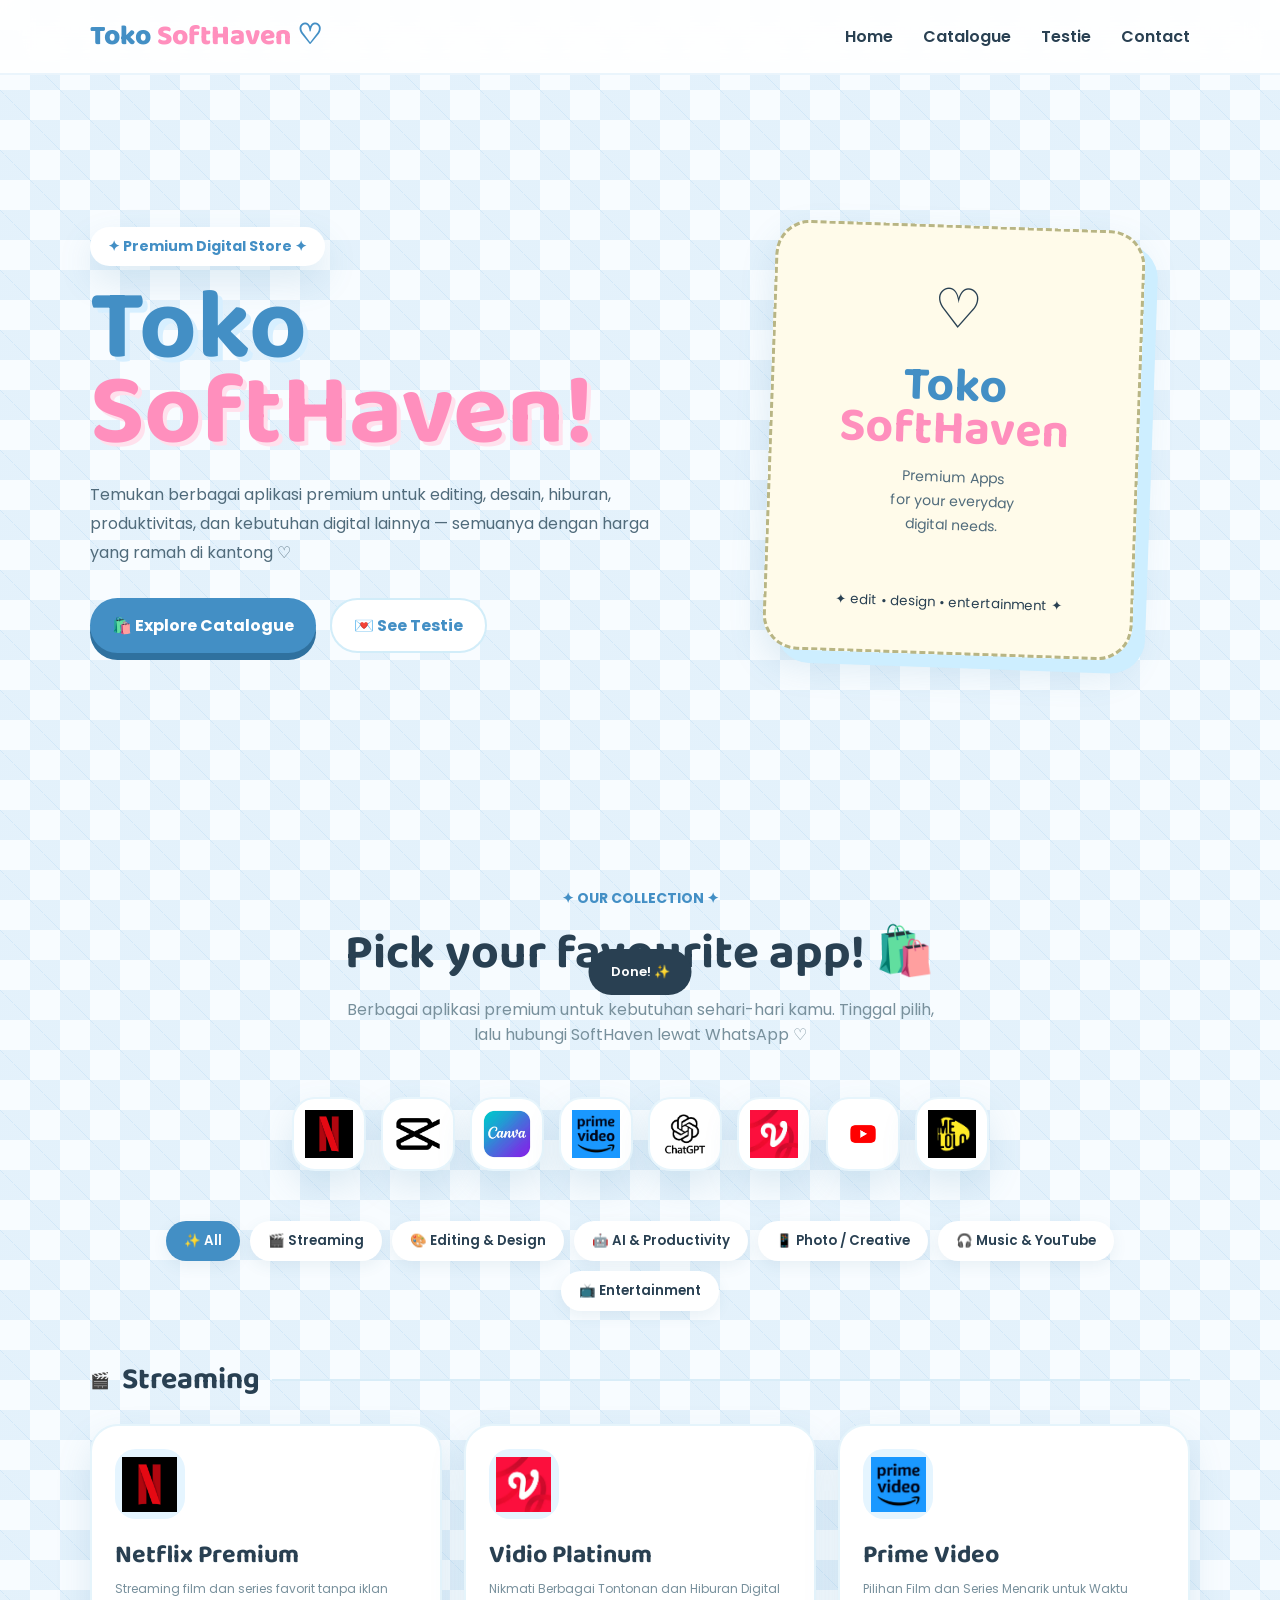
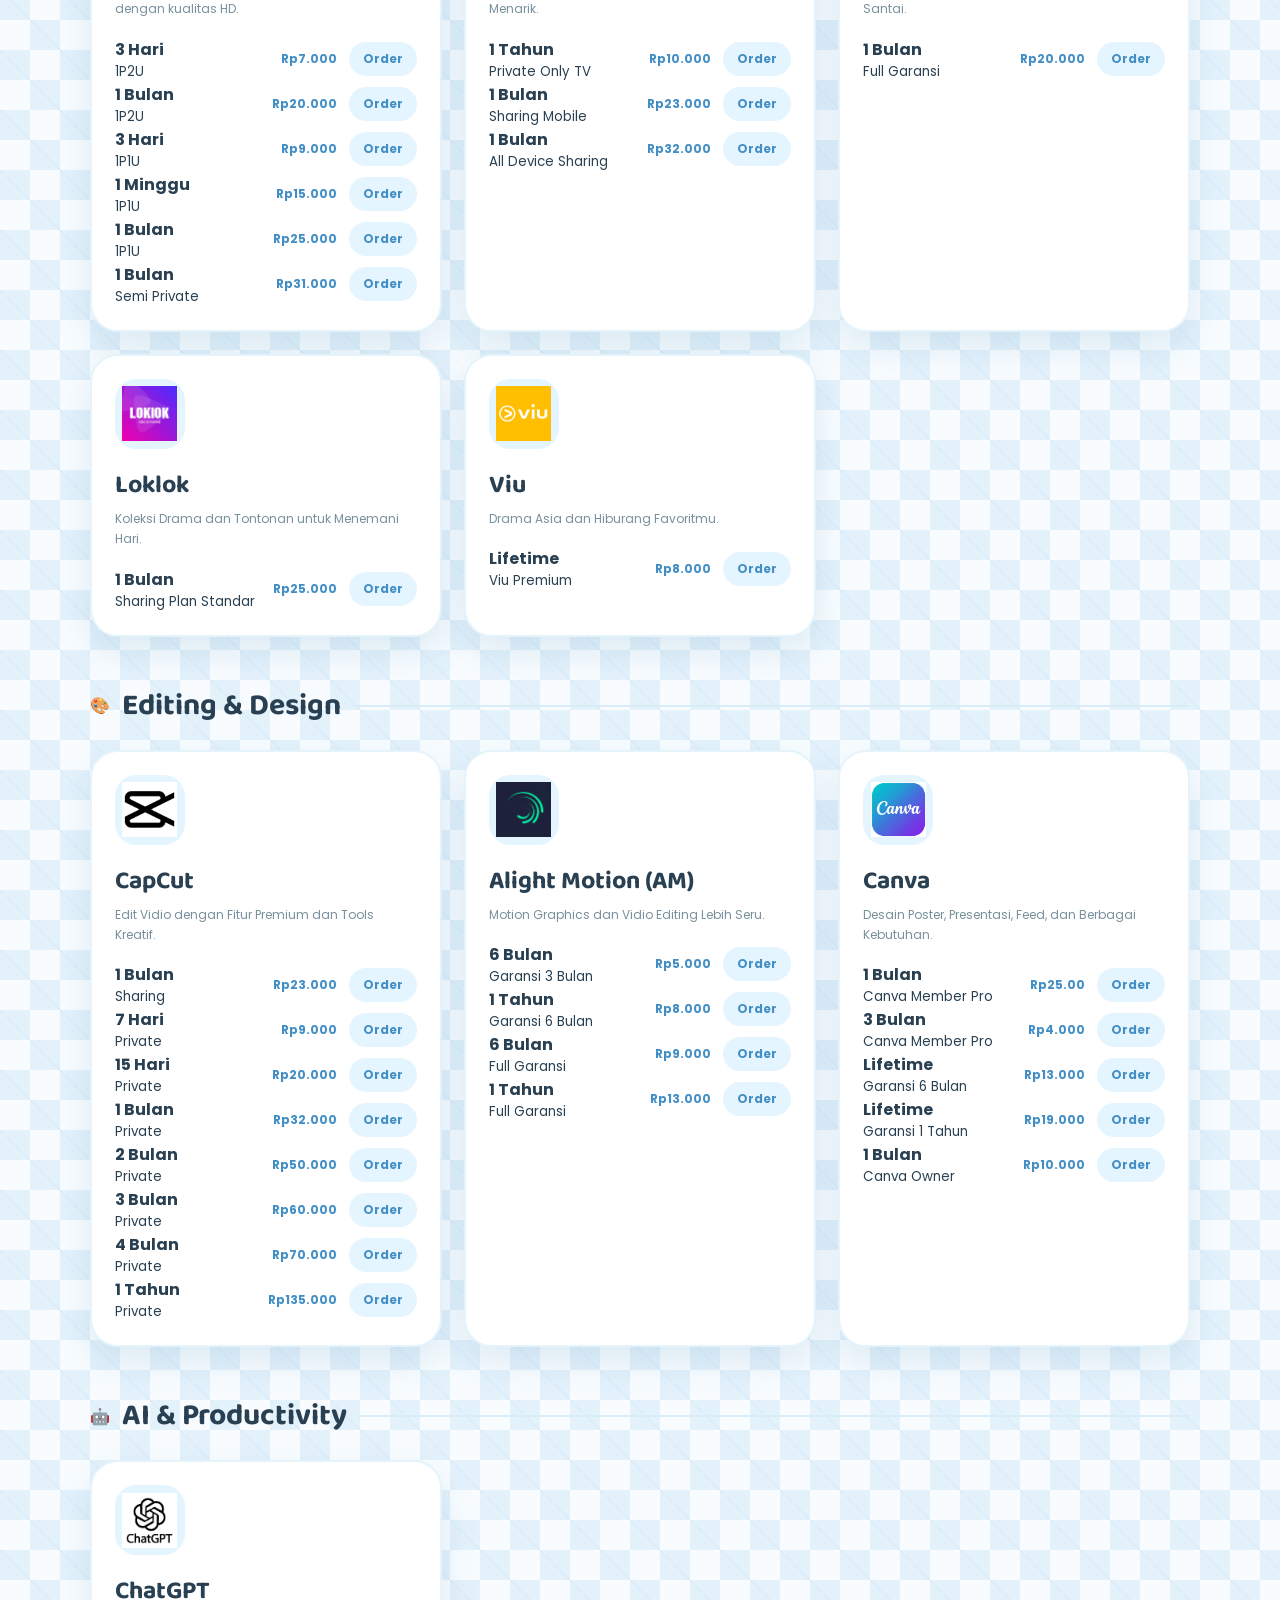
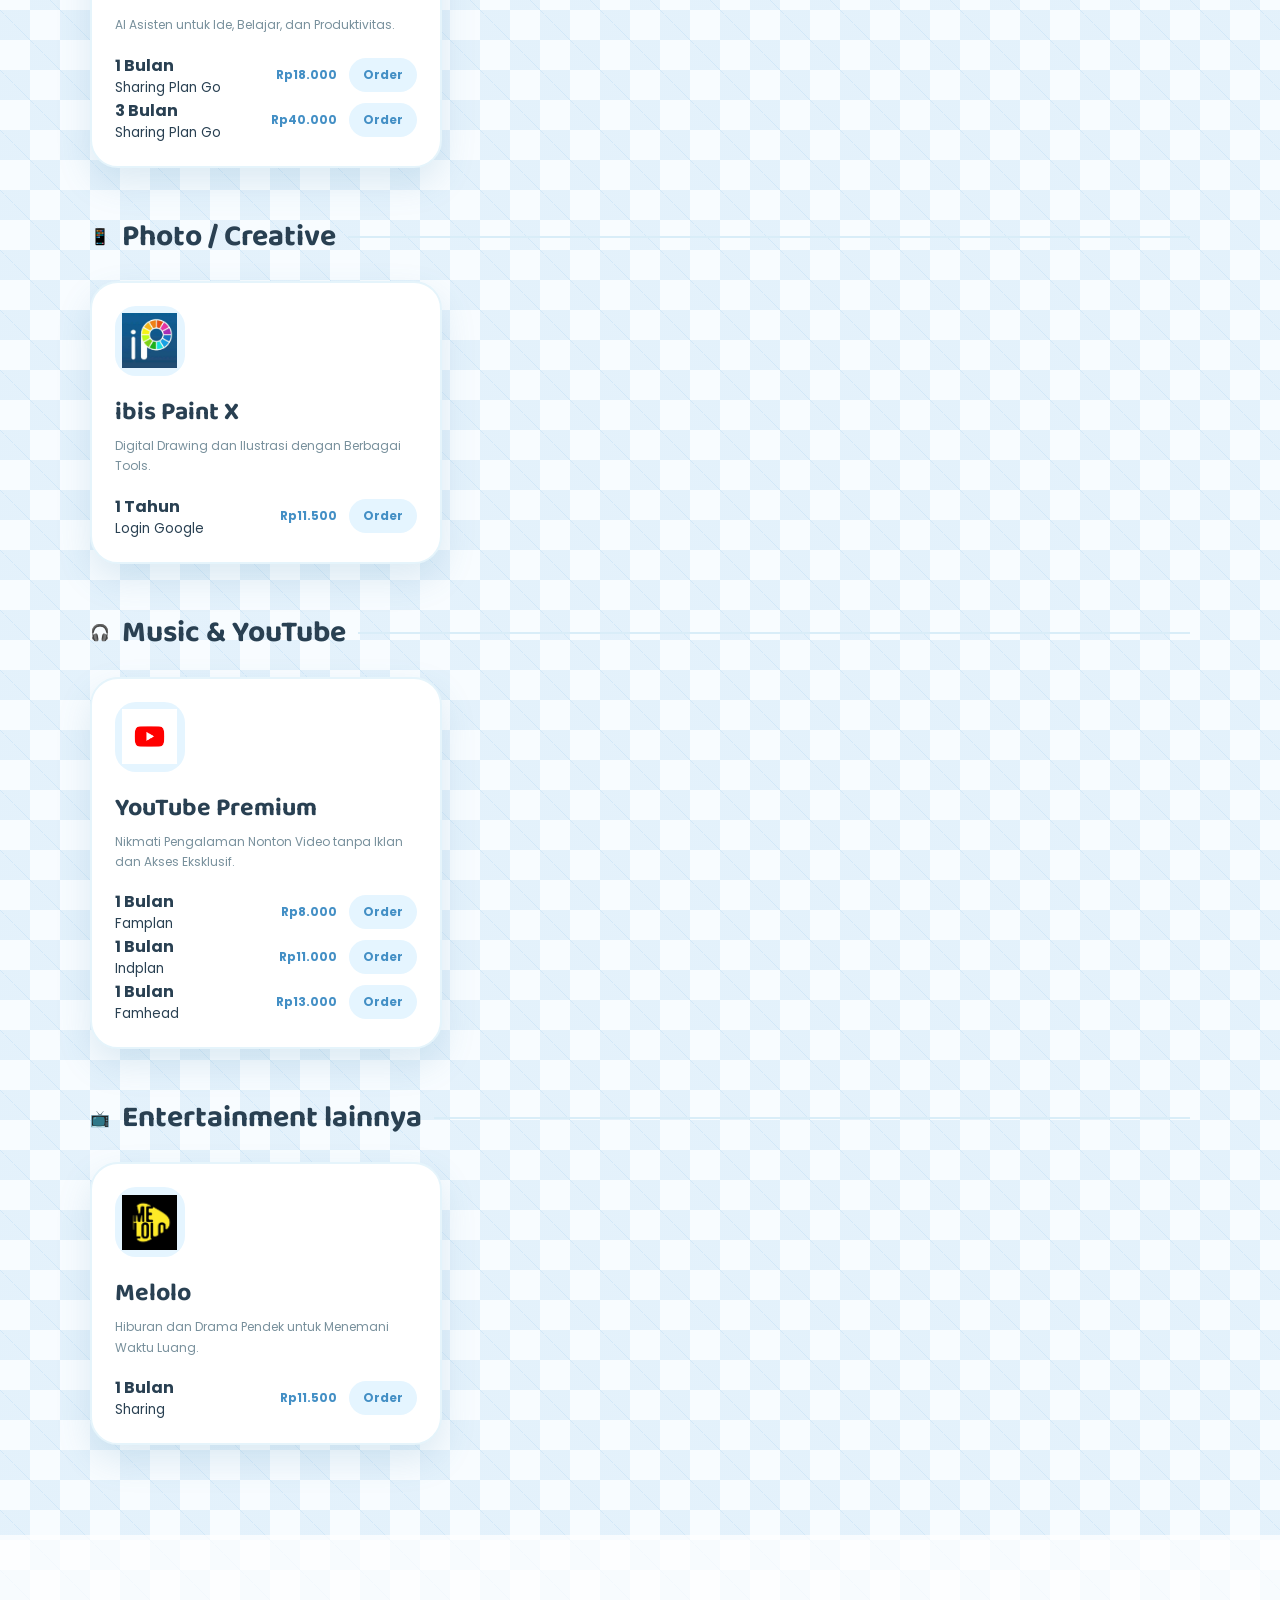
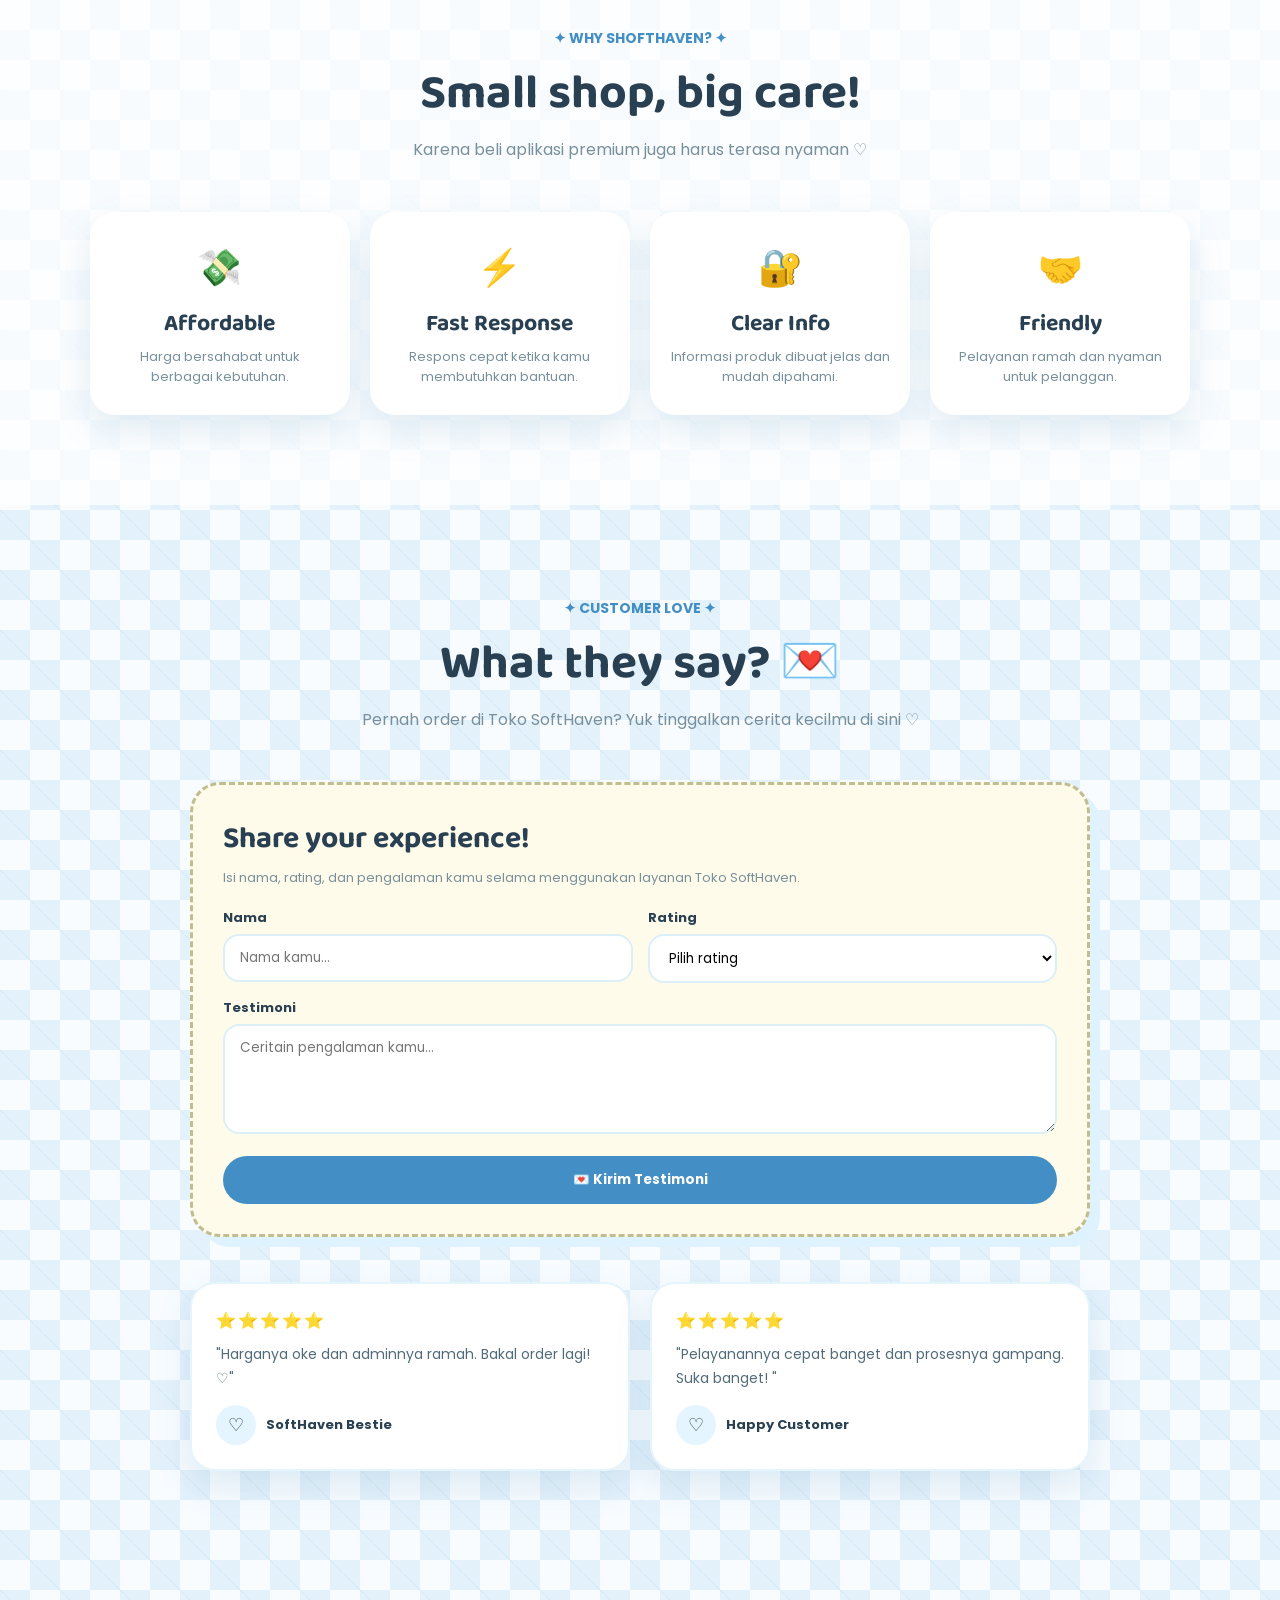
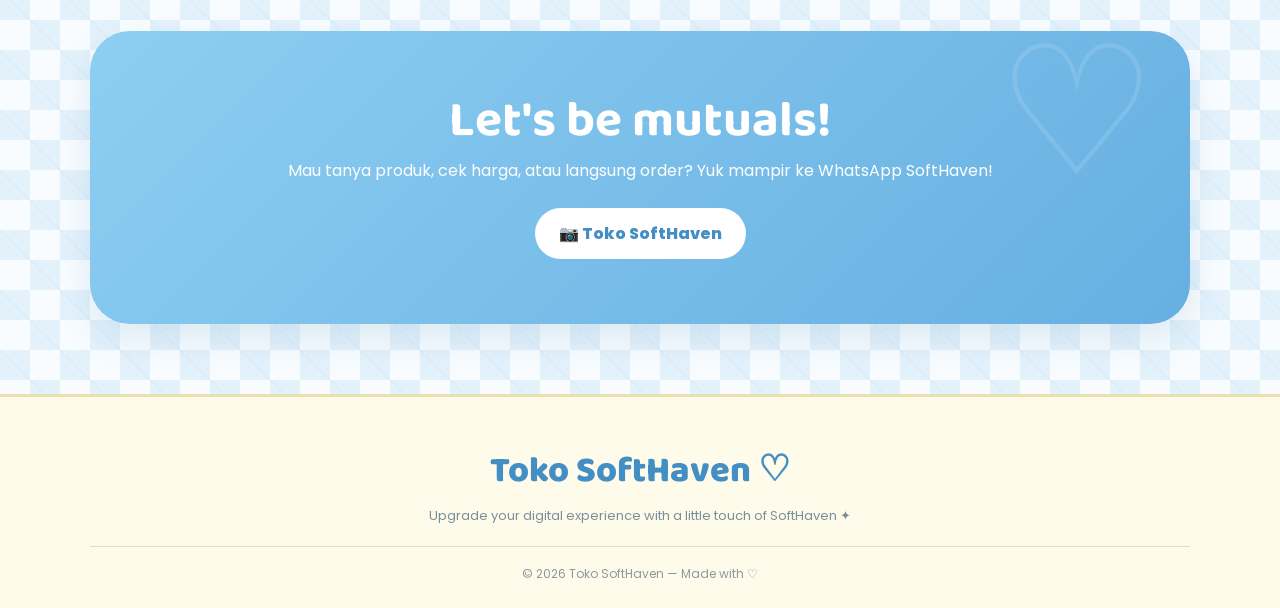
==== commit 45746f77: "Menghapus Floating Dekorasi" ====
--- a/index.html
+++ b/index.html
@@ -105,16 +105,6 @@
 </nav>
 
 
-
-<!-- =====================================================
-     FLOATING DECOR
-====================================================== -->
-
-<div class="decor cloud one">
-
-    ✨ cute digital shop
-
-</div>
 
 
 
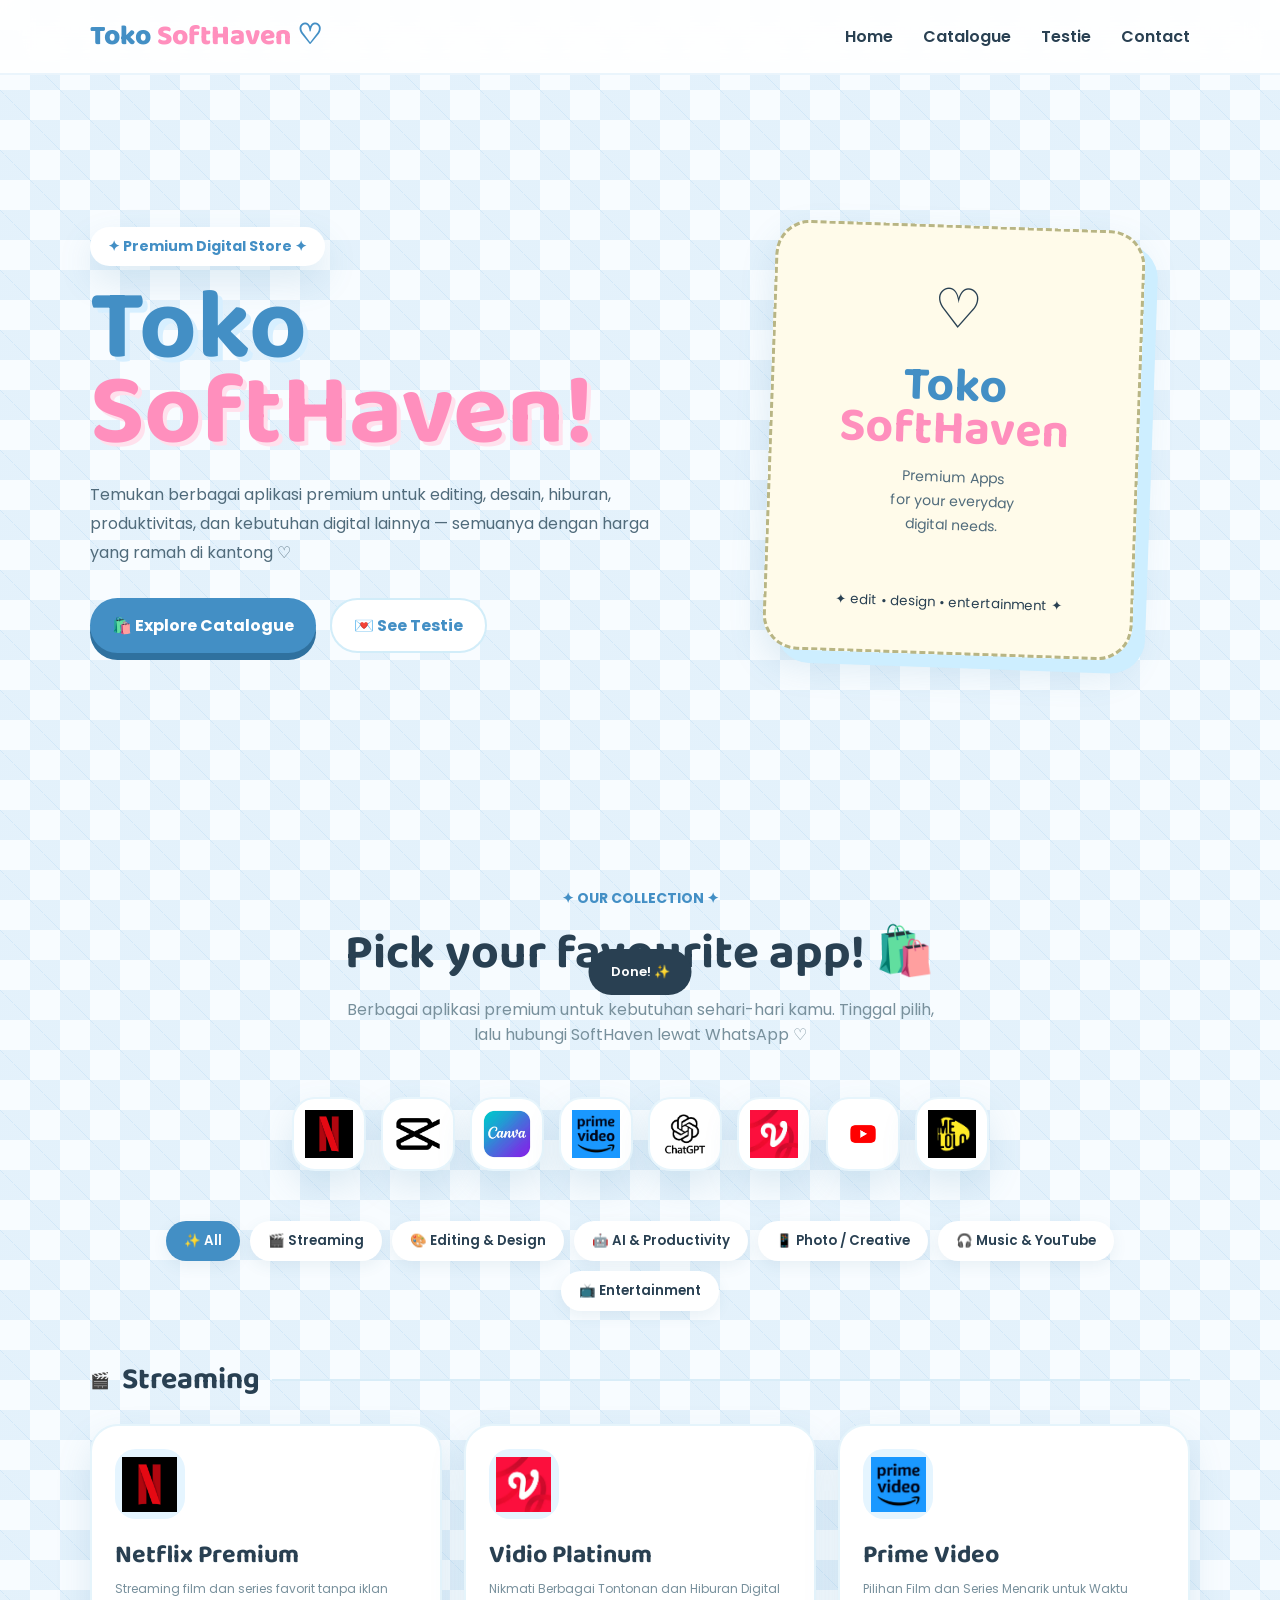
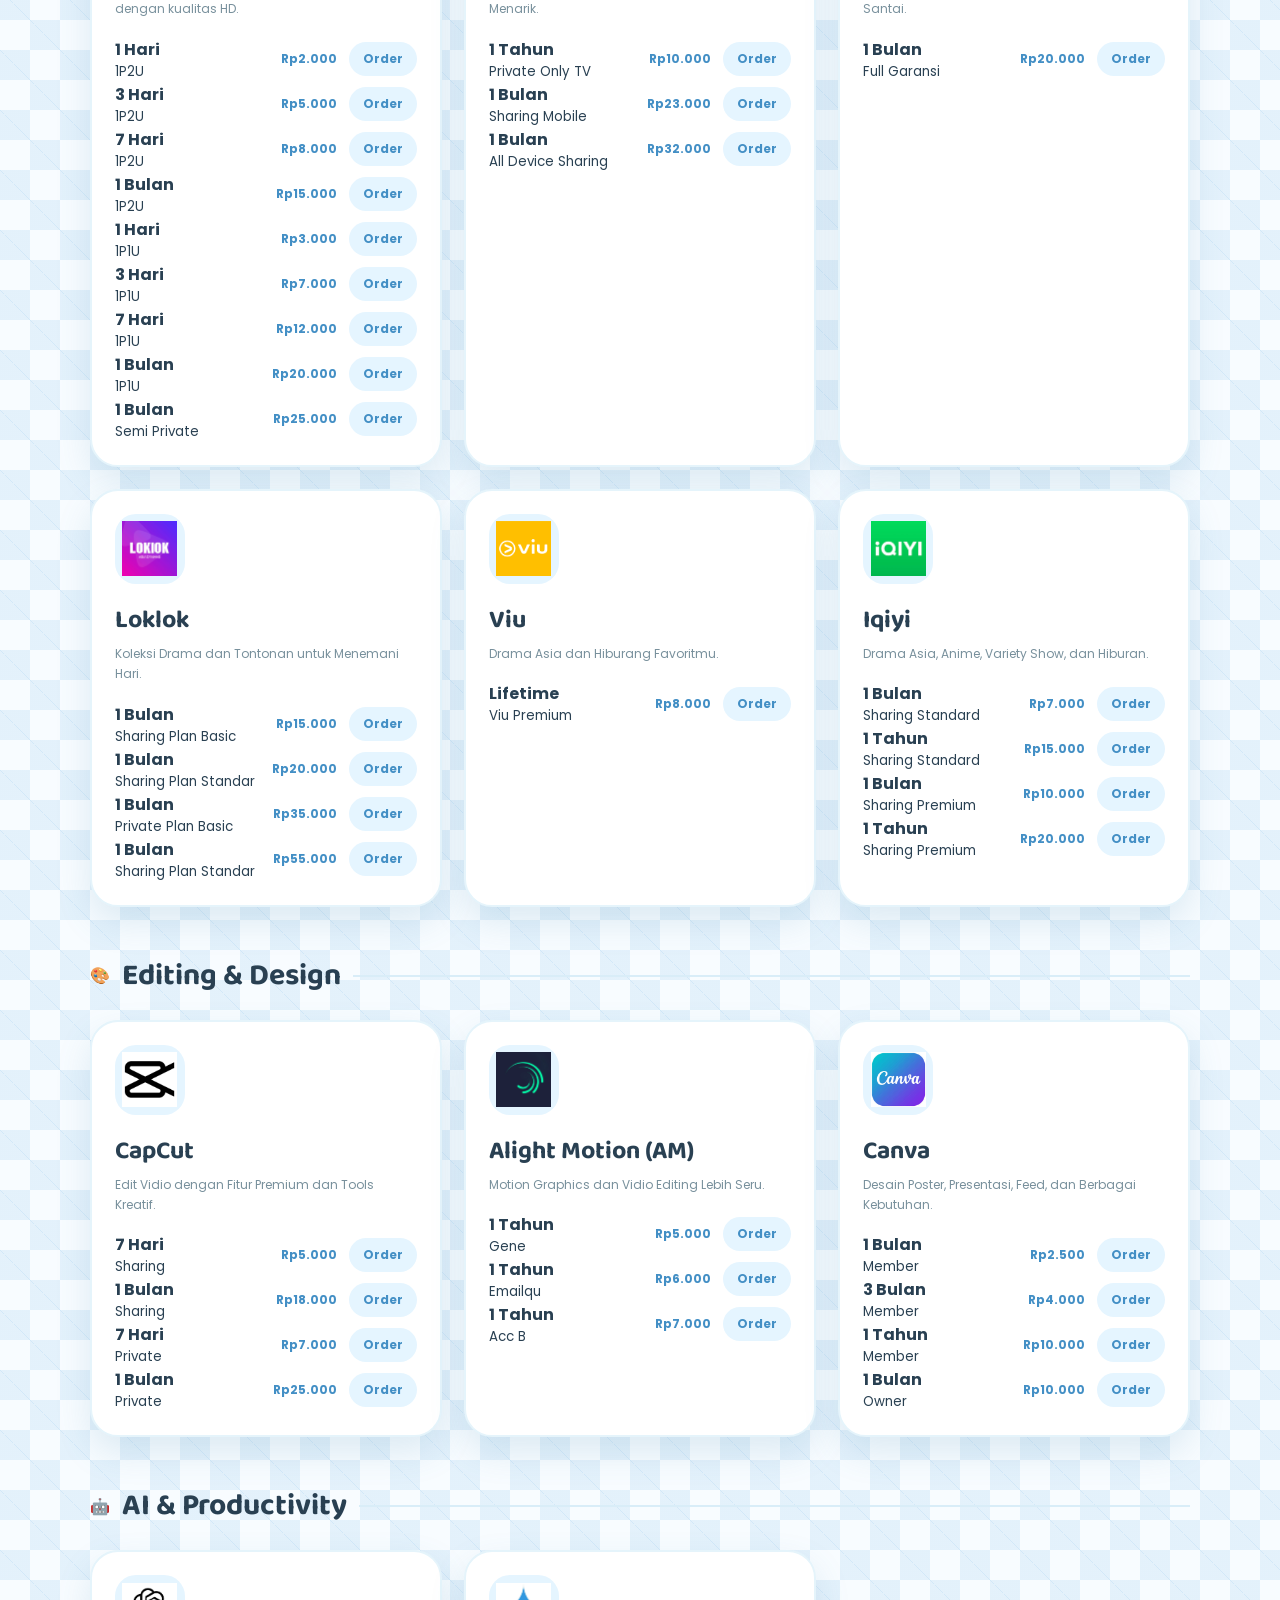
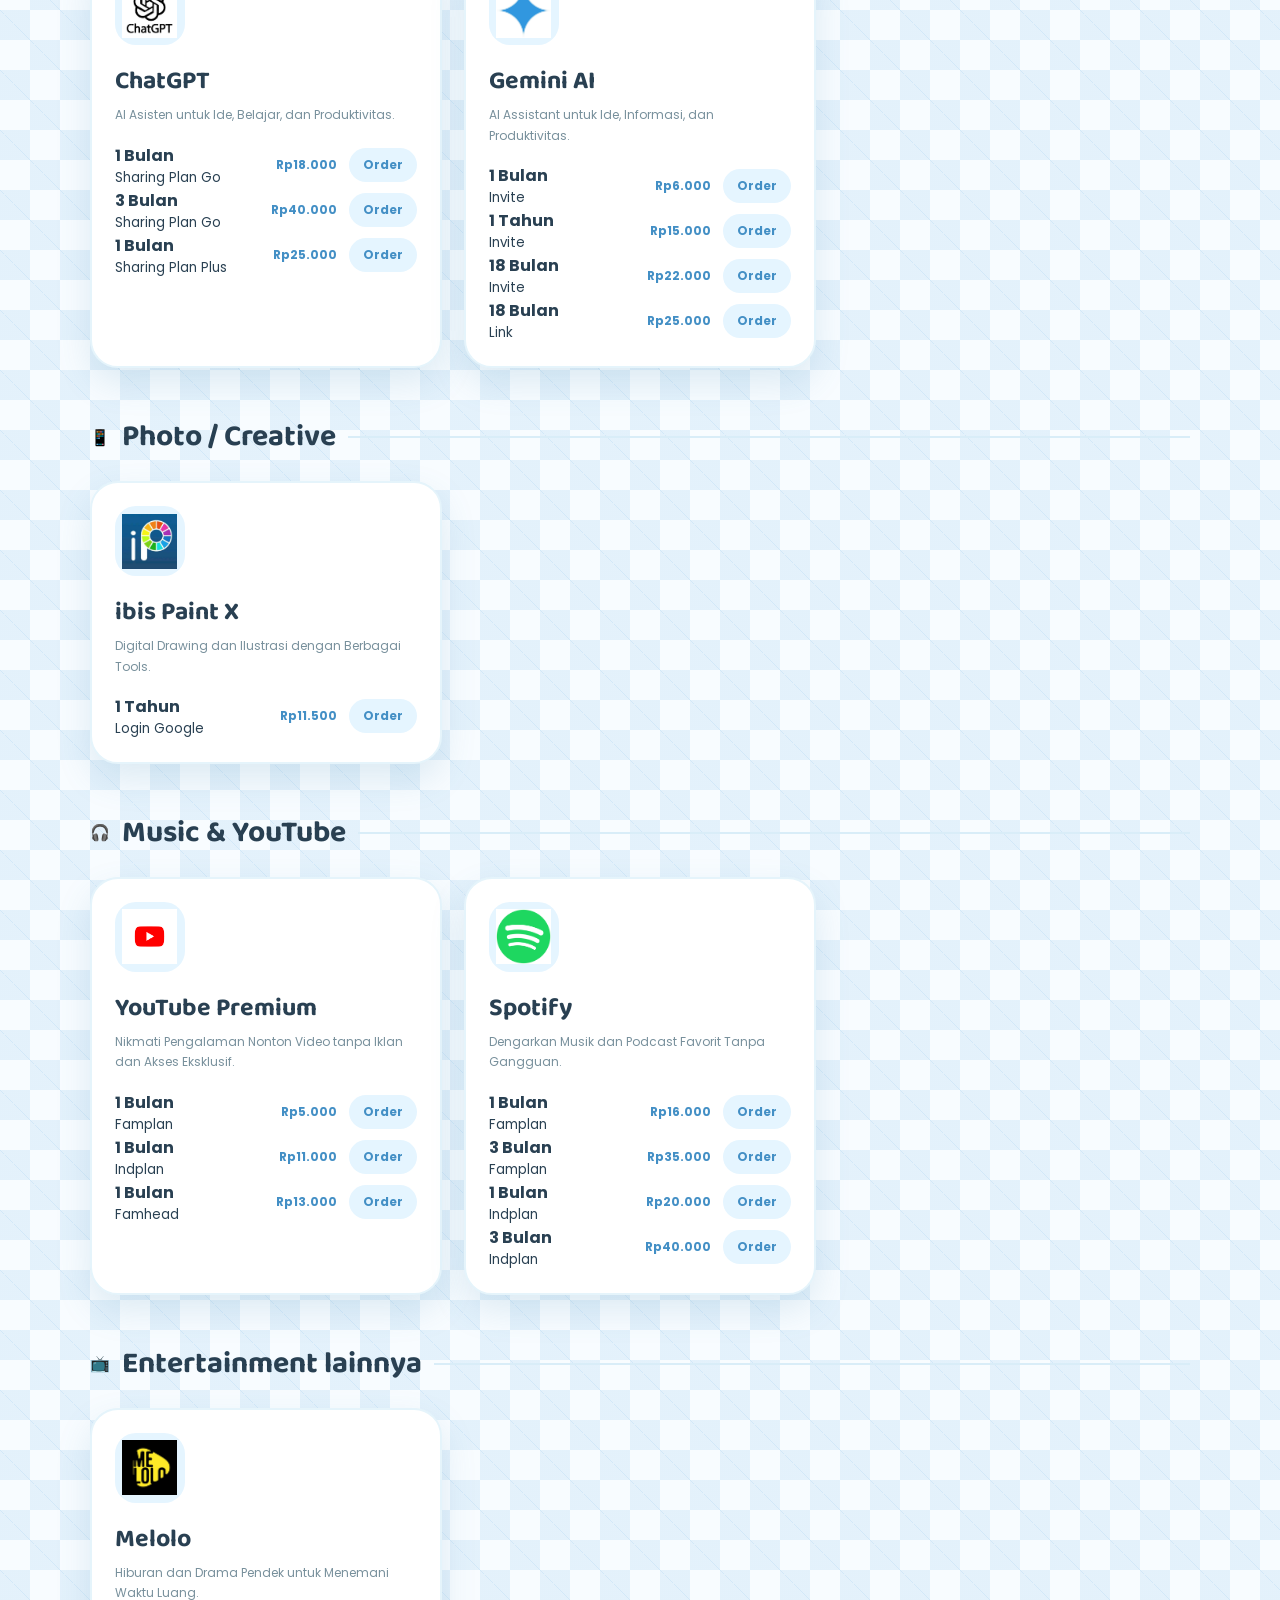
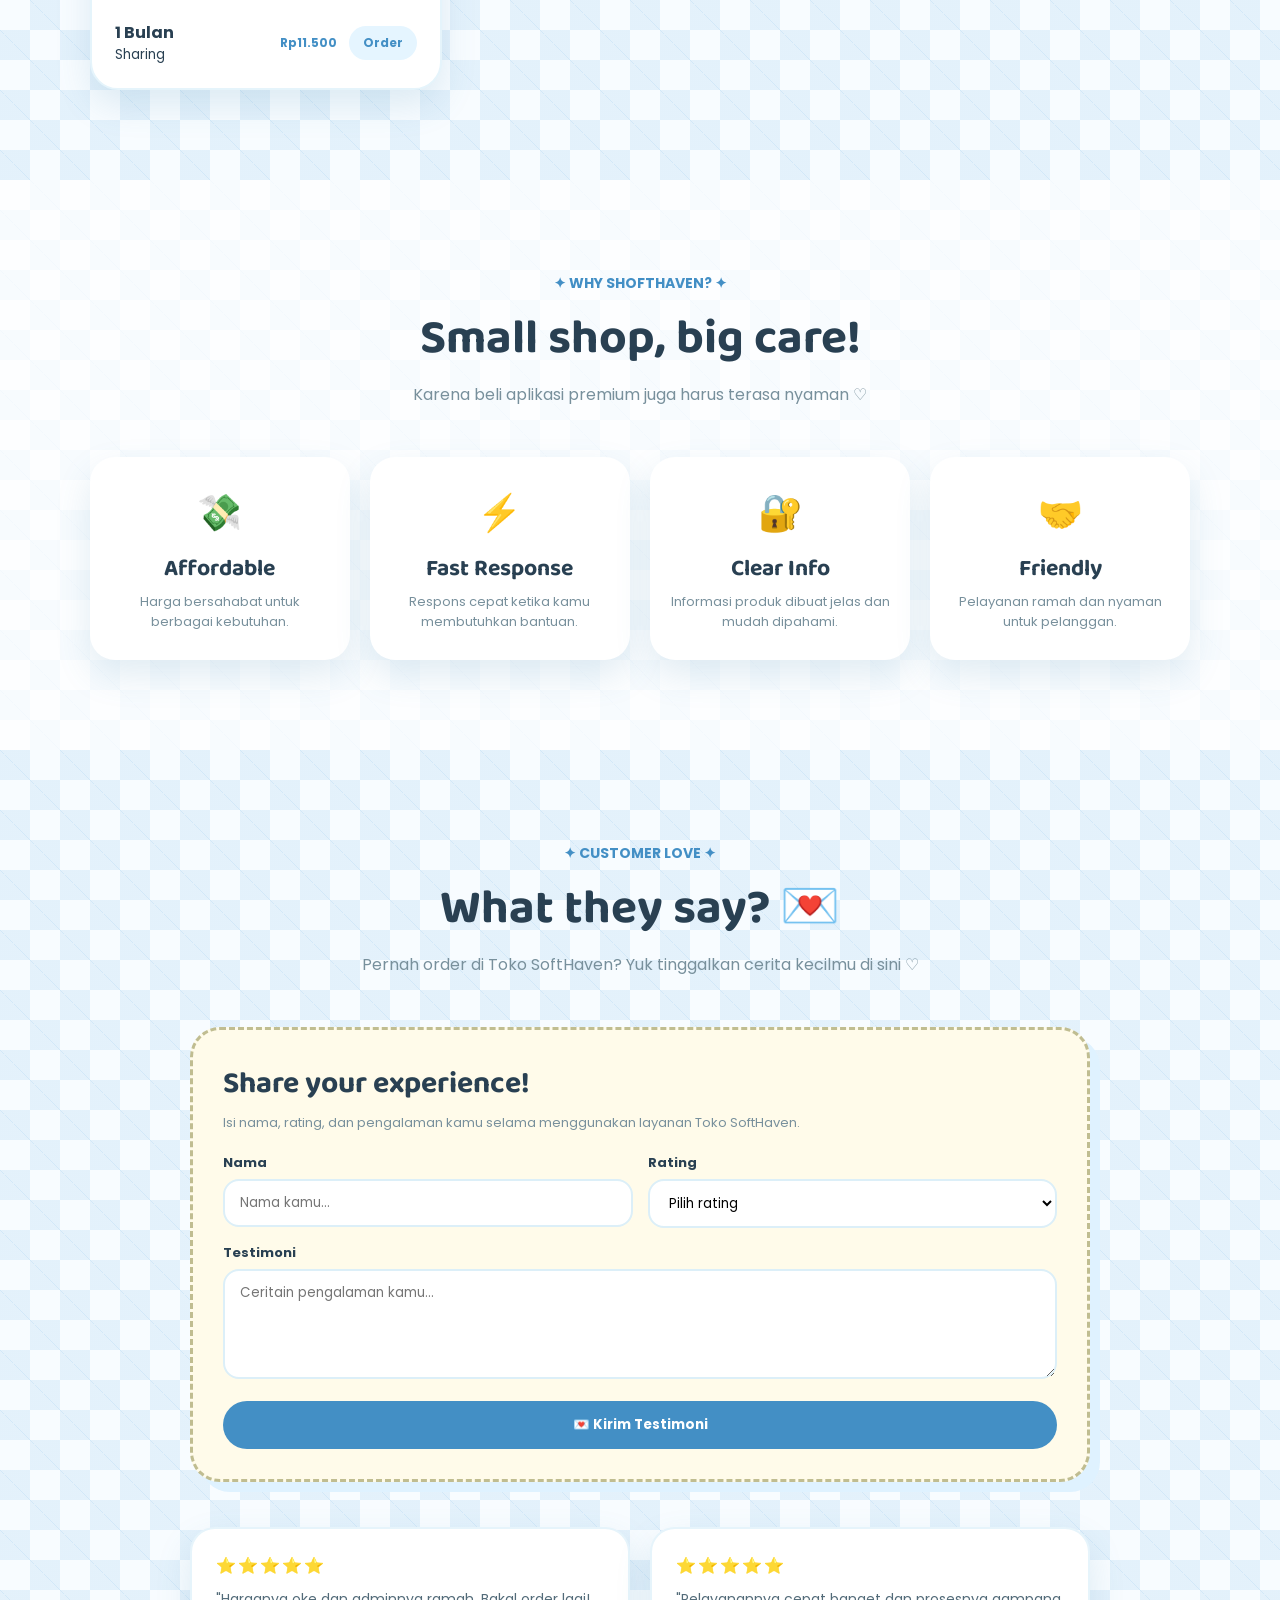
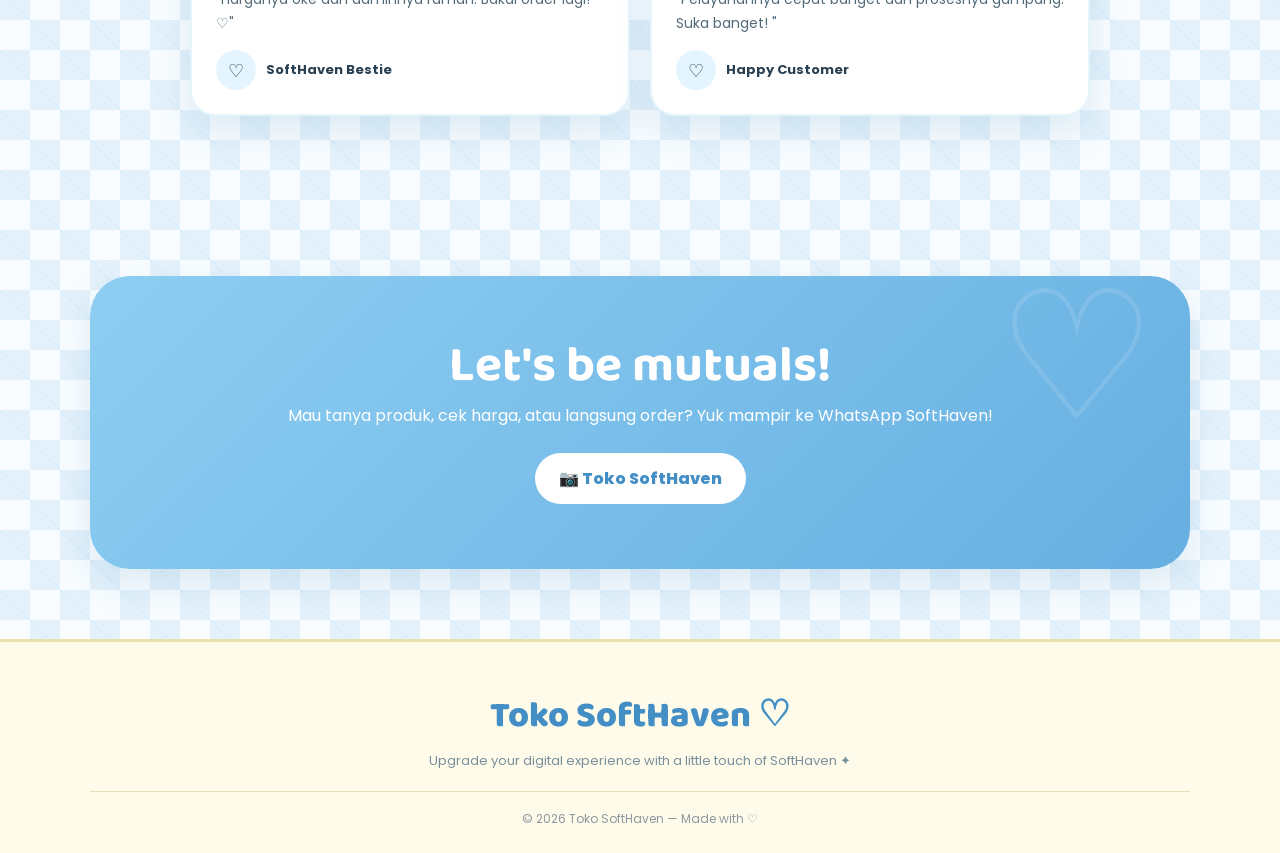
==== commit b5c1e673: "Menambahkan Produk dan Mengatur Harga" ====
--- a/index.html
+++ b/index.html
@@ -479,45 +479,105 @@
 
                     <div class="plan-item">
                         <div>
+                            <strong>1 Hari</strong>
+                            <small>1P2U</small>
+                        </div>
+
+                        <div class="plan-action">
+                            <span class="price">
+                                Rp2.000
+                            </span>
+
+                            <button
+                                class="order-btn"
+                                onclick="orderProduct('Netflix','1 Hari','Rp2.000')"
+                            >
+                                Order
+                            </button>
+                        </div>
+                    </div>
+
+                    <div class="plan-item">
+                        <div>
                             <strong>3 Hari</strong>
                             <small>1P2U</small>
                         </div>
 
                         <div class="plan-action">
                             <span class="price">
-                                Rp7.000
-                            </span>
-
-                            <button
-                                class="order-btn"
-                                onclick="orderProduct('Netflix','3 Hari','Rp7.000')"
-                            >
-                                Order
-                            </button>
-                        </div>
-                    </div>
-
-                    <div class="plan-item">
-                        <div>
-                            <strong>1 Bulan</strong>
+                                Rp5.000
+                            </span>
+
+                            <button
+                                class="order-btn"
+                                onclick="orderProduct('Netflix','3 Hari','Rp5.000')"
+                            >
+                                Order
+                            </button>
+                        </div>
+                    </div>
+
+                    <div class="plan-item">
+                        <div>
+                            <strong>7 Hari</strong>
                             <small>1P2U</small>
                         </div>
 
                         <div class="plan-action">
                             <span class="price">
-                                Rp20.000
-                            </span>
-
-                            <button
-                                class="order-btn"
-                                onclick="orderProduct('Vidio','1 Bulan','Rp20.000')"
-                            >
-                                Order
-                            </button>
-                        </div>
-                    </div>
-
-                    <div class="plan-item">
+                                Rp8.000
+                            </span>
+
+                            <button
+                                class="order-btn"
+                                onclick="orderProduct('Netflix','7 Hari','Rp8.000')"
+                            >
+                                Order
+                            </button>
+                        </div>
+                    </div>
+
+                    <div class="plan-item popular">
+                        <div>
+                            <strong>1 Bulan</strong>
+                            <small>1P2U</small>
+                        </div>
+
+                        <div class="plan-action">
+                            <span class="price">
+                                Rp15.000
+                            </span>
+
+                            <button
+                                class="order-btn"
+                                onclick="orderProduct('Netflix','1 Bulan','Rp15.000')"
+                            >
+                                Order
+                            </button>
+                        </div>
+                    </div>
+
+                    <div class="plan-item popular">
+                        <div>
+                            <strong>1 Hari</strong>
+                            <small>1P1U</small>
+                        </div>
+
+                        <div class="plan-action">
+                            <span class="price">
+                                Rp3.000
+                            </span>
+
+                            <button
+                                class="order-btn"
+                                onclick="orderProduct('Netflix','1 Hari','Rp3.000')"
+                            >
+                                Order
+                            </button>
+                        </div>
+                    </div>
+
+                    <div class="plan-item popular">
                         <div>
                             <strong>3 Hari</strong>
                             <small>1P1U</small>
@@ -525,12 +585,12 @@
 
                         <div class="plan-action">
                             <span class="price">
-                                Rp9.000
-                            </span>
-
-                            <button
-                                class="order-btn"
-                                onclick="orderProduct('Netflix','3 Hari','Rp9.000')"
+                                Rp7.000
+                            </span>
+
+                            <button
+                                class="order-btn"
+                                onclick="orderProduct('Netflix','3 Hari','Rp7.000')"
                             >
                                 Order
                             </button>
@@ -539,18 +599,18 @@
 
                     <div class="plan-item popular">
                         <div>
-                            <strong>1 Minggu</strong>
+                            <strong>7 Hari</strong>
                             <small>1P1U</small>
                         </div>
 
                         <div class="plan-action">
                             <span class="price">
-                                Rp15.000
-                            </span>
-
-                            <button
-                                class="order-btn"
-                                onclick="orderProduct('Vidio','1 Minggu','Rp15.000')"
+                                Rp12.000
+                            </span>
+
+                            <button
+                                class="order-btn"
+                                onclick="orderProduct('Netflix','7 Hari','Rp12.000')"
                             >
                                 Order
                             </button>
@@ -565,32 +625,32 @@
 
                         <div class="plan-action">
                             <span class="price">
+                                Rp20.000
+                            </span>
+
+                            <button
+                                class="order-btn"
+                                onclick="orderProduct('Netflix','1 Bulan','Rp20.000')"
+                            >
+                                Order
+                            </button>
+                        </div>
+                    </div>
+
+                    <div class="plan-item popular">
+                        <div>
+                            <strong>1 Bulan</strong>
+                            <small>Semi Private</small>
+                        </div>
+
+                        <div class="plan-action">
+                            <span class="price">
                                 Rp25.000
                             </span>
 
                             <button
                                 class="order-btn"
-                                onclick="orderProduct('Vidio','1 Bulan','Rp25.000')"
-                            >
-                                Order
-                            </button>
-                        </div>
-                    </div>
-
-                    <div class="plan-item popular">
-                        <div>
-                            <strong>1 Bulan</strong>
-                            <small>Semi Private</small>
-                        </div>
-
-                        <div class="plan-action">
-                            <span class="price">
-                                Rp31.000
-                            </span>
-
-                            <button
-                                class="order-btn"
-                                onclick="orderProduct('Vidio','1 Bulan','Rp31.000')"
+                                onclick="orderProduct('Netflix','1 Bulan','Rp25.000')"
                             >
                                 Order
                             </button>
@@ -763,17 +823,77 @@
                     <div class="plan-item">
                         <div>
                             <strong>1 Bulan</strong>
+                            <small>Sharing Plan Basic</small>
+                        </div>
+
+                        <div class="plan-action">
+                            <span class="price">
+                                Rp15.000
+                            </span>
+
+                            <button
+                                class="order-btn"
+                                onclick="orderProduct('Loklok','1 Bulan','Rp15.000')"
+                            >
+                                Order
+                            </button>
+                        </div>
+                    </div>
+
+                    <div class="plan-item">
+                        <div>
+                            <strong>1 Bulan</strong>
                             <small>Sharing Plan Standar</small>
                         </div>
 
                         <div class="plan-action">
                             <span class="price">
-                                Rp25.000
-                            </span>
-
-                            <button
-                                class="order-btn"
-                                onclick="orderProduct('Loklok','1 Bulan','Rp25.000')"
+                                Rp20.000
+                            </span>
+
+                            <button
+                                class="order-btn"
+                                onclick="orderProduct('Loklok','1 Bulan','Rp20.000')"
+                            >
+                                Order
+                            </button>
+                        </div>
+                    </div>
+
+                    <div class="plan-item">
+                        <div>
+                            <strong>1 Bulan</strong>
+                            <small>Private Plan Basic</small>
+                        </div>
+
+                        <div class="plan-action">
+                            <span class="price">
+                                Rp35.000
+                            </span>
+
+                            <button
+                                class="order-btn"
+                                onclick="orderProduct('Loklok','1 Bulan','Rp35.000')"
+                            >
+                                Order
+                            </button>
+                        </div>
+                    </div>
+
+                    <div class="plan-item">
+                        <div>
+                            <strong>1 Bulan</strong>
+                            <small>Sharing Plan Standar</small>
+                        </div>
+
+                        <div class="plan-action">
+                            <span class="price">
+                                Rp55.000
+                            </span>
+
+                            <button
+                                class="order-btn"
+                                onclick="orderProduct('Loklok','1 Bulan','Rp55.000')"
                             >
                                 Order
                             </button>
@@ -832,6 +952,113 @@
 
             </div>
 
+
+            <!-- IQIYI -->
+
+            <div
+                class="product-card"
+                data-category="streaming"
+            >
+
+                <div class="product-logo">
+                    <img
+                        src="assets/iqiyi.png"
+                        alt="Iqiyi"
+                    >
+                </div>
+
+                <h4>Iqiyi</h4>
+
+                <p>
+                    Drama Asia, Anime, Variety Show, dan Hiburan.
+                </p>
+
+                <div class="product-plans">
+
+                    <div class="plan-item">
+                        <div>
+                            <strong>1 Bulan</strong>
+                            <small>Sharing Standard</small>
+                        </div>
+
+                        <div class="plan-action">
+                            <span class="price">
+                                Rp7.000
+                            </span>
+
+                            <button
+                                class="order-btn"
+                                onclick="orderProduct('Iqiyi','1 Bulan','Rp7.000')"
+                            >
+                                Order
+                            </button>
+                        </div>
+                    </div>
+
+                    <div class="plan-item">
+                        <div>
+                            <strong>1 Tahun</strong>
+                            <small>Sharing Standard</small>
+                        </div>
+
+                        <div class="plan-action">
+                            <span class="price">
+                                Rp15.000
+                            </span>
+
+                            <button
+                                class="order-btn"
+                                onclick="orderProduct('Iqiyi','1 Tahun','Rp15.000')"
+                            >
+                                Order
+                            </button>
+                        </div>
+                    </div>
+
+                    <div class="plan-item">
+                        <div>
+                            <strong>1 Bulan</strong>
+                            <small>Sharing Premium</small>
+                        </div>
+
+                        <div class="plan-action">
+                            <span class="price">
+                                Rp10.000
+                            </span>
+
+                            <button
+                                class="order-btn"
+                                onclick="orderProduct('Viu','1 Bulan','Rp10.000')"
+                            >
+                                Order
+                            </button>
+                        </div>
+                    </div>
+
+                    <div class="plan-item">
+                        <div>
+                            <strong>1 Tahun</strong>
+                            <small>Sharing Premium</small>
+                        </div>
+
+                        <div class="plan-action">
+                            <span class="price">
+                                Rp20.000
+                            </span>
+
+                            <button
+                                class="order-btn"
+                                onclick="orderProduct('Viu','1 Tahun','Rp20.000')"
+                            >
+                                Order
+                            </button>
+                        </div>
+                    </div>
+
+                </div>
+
+            </div>
+
           
 
         </div>
@@ -889,18 +1116,38 @@
 
                     <div class="plan-item">
                         <div>
-                            <strong>1 Bulan</strong>
+                            <strong>7 Hari</strong>
                             <small>Sharing</small>
                         </div>
 
                         <div class="plan-action">
                             <span class="price">
-                                Rp23.000
-                            </span>
-
-                            <button
-                                class="order-btn"
-                                onclick="orderProduct('CapCut','1 Bulan','Rp23.000')"
+                                Rp5.000
+                            </span>
+
+                            <button
+                                class="order-btn"
+                                onclick="orderProduct('CapCut','7 Hari','Rp5.000')"
+                            >
+                                Order
+                            </button>
+                        </div>
+                    </div>
+
+                    <div class="plan-item">
+                        <div>
+                            <strong>1 Bulan</strong>
+                            <small>Sharing</small>
+                        </div>
+
+                        <div class="plan-action">
+                            <span class="price">
+                                Rp18.000
+                            </span>
+
+                            <button
+                                class="order-btn"
+                                onclick="orderProduct('CapCut','1 Bulan','Rp18.000')"
                             >
                                 Order
                             </button>
@@ -915,132 +1162,32 @@
 
                         <div class="plan-action">
                             <span class="price">
-                                Rp9.000
-                            </span>
-
-                            <button
-                                class="order-btn"
-                                onclick="orderProduct('CapCut','7 Bulan','Rp9.000')"
-                            >
-                                Order
-                            </button>
-                        </div>
-                    </div>
-
-                    <div class="plan-item">
-                        <div>
-                            <strong>15 Hari</strong>
+                                Rp7.000
+                            </span>
+
+                            <button
+                                class="order-btn"
+                                onclick="orderProduct('CapCut','7 Hari','Rp7.000')"
+                            >
+                                Order
+                            </button>
+                        </div>
+                    </div>
+
+                    <div class="plan-item">
+                        <div>
+                            <strong>1 Bulan</strong>
                             <small>Private</small>
                         </div>
 
                         <div class="plan-action">
                             <span class="price">
-                                Rp20.000
-                            </span>
-
-                            <button
-                                class="order-btn"
-                                onclick="orderProduct('CapCut','15 Hari','Rp20.000')"
-                            >
-                                Order
-                            </button>
-                        </div>
-                    </div>
-
-                    <div class="plan-item">
-                        <div>
-                            <strong>1 Bulan</strong>
-                            <small>Private</small>
-                        </div>
-
-                        <div class="plan-action">
-                            <span class="price">
-                                Rp32.000
-                            </span>
-
-                            <button
-                                class="order-btn"
-                                onclick="orderProduct('CapCut','1 Bulan','Rp32.000')"
-                            >
-                                Order
-                            </button>
-                        </div>
-                    </div>
-
-                    <div class="plan-item">
-                        <div>
-                            <strong>2 Bulan</strong>
-                            <small>Private</small>
-                        </div>
-
-                        <div class="plan-action">
-                            <span class="price">
-                                Rp50.000
-                            </span>
-
-                            <button
-                                class="order-btn"
-                                onclick="orderProduct('CapCut','2 Bulan','Rp50.000')"
-                            >
-                                Order
-                            </button>
-                        </div>
-                    </div>
-
-                    <div class="plan-item">
-                        <div>
-                            <strong>3 Bulan</strong>
-                            <small>Private</small>
-                        </div>
-
-                        <div class="plan-action">
-                            <span class="price">
-                                Rp60.000
-                            </span>
-
-                            <button
-                                class="order-btn"
-                                onclick="orderProduct('CapCut','3 Bulan','Rp60.000')"
-                            >
-                                Order
-                            </button>
-                        </div>
-                    </div>
-
-                    <div class="plan-item">
-                        <div>
-                            <strong>4 Bulan</strong>
-                            <small>Private</small>
-                        </div>
-
-                        <div class="plan-action">
-                            <span class="price">
-                                Rp70.000
-                            </span>
-
-                            <button
-                                class="order-btn"
-                                onclick="orderProduct('CapCut','4 Bulan','Rp70.000')"
-                            >
-                                Order
-                            </button>
-                        </div>
-                    </div>
-
-                    <div class="plan-item">
-                        <div>
-                            <strong>1 Tahun</strong>
-                            <small>Private</small>
-                        </div>
-
-                        <div class="plan-action">
-                            <span class="price">
-                                Rp135.000
-                            </span>
-
-                            <button
-                                class="order-btn"
-                                onclick="orderProduct('CapCut','1 Tahun','Rp135.000')"
+                                Rp25.000
+                            </span>
+
+                            <button
+                                class="order-btn"
+                                onclick="orderProduct('CapCut','1 Bulan','Rp25.000')"
                             >
                                 Order
                             </button>
@@ -1077,8 +1224,8 @@
 
                     <div class="plan-item">
                         <div>
-                            <strong>6 Bulan</strong>
-                            <small>Garansi 3 Bulan</small>
+                            <strong>1 Tahun</strong>
+                            <small>Gene</small>
                         </div>
 
                         <div class="plan-action">
@@ -1088,7 +1235,7 @@
 
                             <button
                                 class="order-btn"
-                                onclick="orderProduct('Alight Motion','6 Bulan','Rp5.000')"
+                                onclick="orderProduct('Alight Motion','1 Tahun','Rp5.000')"
                             >
                                 Order
                             </button>
@@ -1098,37 +1245,17 @@
                     <div class="plan-item">
                         <div>
                             <strong>1 Tahun</strong>
-                            <small>Garansi 6 Bulan</small>
-                        </div>
-
-                        <div class="plan-action">
-                            <span class="price">
-                                Rp8.000
-                            </span>
-
-                            <button
-                                class="order-btn"
-                                onclick="orderProduct('Alight Motion','1 Tahun','Rp8.000')"
-                            >
-                                Order
-                            </button>
-                        </div>
-                    </div>
-
-                    <div class="plan-item">
-                        <div>
-                            <strong>6 Bulan</strong>
-                            <small>Full Garansi</small>
-                        </div>
-
-                        <div class="plan-action">
-                            <span class="price">
-                                Rp9.000
-                            </span>
-
-                            <button
-                                class="order-btn"
-                                onclick="orderProduct('Alight Motion','6 Bulan','Rp9.000')"
+                            <small>Emailqu</small>
+                        </div>
+
+                        <div class="plan-action">
+                            <span class="price">
+                                Rp6.000
+                            </span>
+
+                            <button
+                                class="order-btn"
+                                onclick="orderProduct('Alight Motion','1 Tahun','Rp6.000')"
                             >
                                 Order
                             </button>
@@ -1138,17 +1265,17 @@
                     <div class="plan-item">
                         <div>
                             <strong>1 Tahun</strong>
-                            <small>Full Garansi</small>
-                        </div>
-
-                        <div class="plan-action">
-                            <span class="price">
-                                Rp13.000
-                            </span>
-
-                            <button
-                                class="order-btn"
-                                onclick="orderProduct('Alight Motion','1 Tahun','Rp13.000')"
+                            <small>Acc B</small>
+                        </div>
+
+                        <div class="plan-action">
+                            <span class="price">
+                                Rp7.000
+                            </span>
+
+                            <button
+                                class="order-btn"
+                                onclick="orderProduct('Alight Motion','1 Tahun','Rp7.000')"
                             >
                                 Order
                             </button>
@@ -1185,17 +1312,17 @@
                     <div class="plan-item">
                         <div>
                             <strong>1 Bulan</strong>
-                            <small>Canva Member Pro</small>
-                        </div>
-
-                        <div class="plan-action">
-                            <span class="price">
-                                Rp25.00
-                            </span>
-
-                            <button
-                                class="order-btn"
-                                onclick="orderProduct('Canva','1 Bulan','Rp25.00')"
+                            <small>Member</small>
+                        </div>
+
+                        <div class="plan-action">
+                            <span class="price">
+                                Rp2.500
+                            </span>
+
+                            <button
+                                class="order-btn"
+                                onclick="orderProduct('Canva','1 Bulan','Rp2.500')"
                             >
                                 Order
                             </button>
@@ -1205,7 +1332,7 @@
                     <div class="plan-item">
                         <div>
                             <strong>3 Bulan</strong>
-                            <small>Canva Member Pro</small>
+                            <small>Member</small>
                         </div>
 
                         <div class="plan-action">
@@ -1224,48 +1351,28 @@
 
                     <div class="plan-item">
                         <div>
-                            <strong>Lifetime</strong>
-                            <small>Garansi 6 Bulan</small>
-                        </div>
-
-                        <div class="plan-action">
-                            <span class="price">
-                                Rp13.000
-                            </span>
-
-                            <button
-                                class="order-btn"
-                                onclick="orderProduct('Canva','Lifetime','Rp13.000')"
-                            >
-                                Order
-                            </button>
-                        </div>
-                    </div>
-
-                    <div class="plan-item">
-                        <div>
-                            <strong>Lifetime</strong>
-                            <small>Garansi 1 Tahun</small>
-                        </div>
-
-                        <div class="plan-action">
-                            <span class="price">
-                                Rp19.000
-                            </span>
-
-                            <button
-                                class="order-btn"
-                                onclick="orderProduct('Canva','Lifetime','Rp19.000')"
-                            >
-                                Order
-                            </button>
-                        </div>
-                    </div>
-
-                    <div class="plan-item">
-                        <div>
-                            <strong>1 Bulan</strong>
-                            <small>Canva Owner</small>
+                            <strong>1 Tahun</strong>
+                            <small>Member</small>
+                        </div>
+
+                        <div class="plan-action">
+                            <span class="price">
+                                Rp10.000
+                            </span>
+
+                            <button
+                                class="order-btn"
+                                onclick="orderProduct('Canva','1 Tahun','Rp10.000')"
+                            >
+                                Order
+                            </button>
+                        </div>
+                    </div>
+
+                    <div class="plan-item">
+                        <div>
+                            <strong>1 Bulan</strong>
+                            <small>Owner</small>
                         </div>
 
                         <div class="plan-action">
@@ -1378,6 +1485,134 @@
                         </div>
                     </div>
 
+                    <div class="plan-item">
+                        <div>
+                            <strong>1 Bulan</strong>
+                            <small>Sharing Plan Plus</small>
+                        </div>
+
+                        <div class="plan-action">
+                            <span class="price">
+                                Rp25.000
+                            </span>
+
+                            <button
+                                class="order-btn"
+                                onclick="orderProduct('ChatGPT','1 Bulan','Rp25.000')"
+                            >
+                                Order
+                            </button>
+                        </div>
+                    </div>
+
+                </div>
+
+            </div>
+
+
+
+            <!-- GEMINI -->
+
+            <div
+                class="product-card"
+                data-category="editing"
+            >
+
+                <div class="product-logo">
+                    <img
+                        src="assets/Gemini AI.png"
+                        alt="Gemini AI"
+                    >
+                </div>
+
+                <h4>Gemini AI</h4>
+
+                <p>
+                    AI Assistant untuk Ide, Informasi, dan Produktivitas.
+                </p>
+
+                <div class="product-plans">
+
+                    <div class="plan-item">
+                        <div>
+                            <strong>1 Bulan</strong>
+                            <small>Invite</small>
+                        </div>
+
+                        <div class="plan-action">
+                            <span class="price">
+                                Rp6.000
+                            </span>
+
+                            <button
+                                class="order-btn"
+                                onclick="orderProduct('Gemini AI','1 Bulan','Rp6.000')"
+                            >
+                                Order
+                            </button>
+                        </div>
+                    </div>
+
+                    <div class="plan-item">
+                        <div>
+                            <strong>1 Tahun</strong>
+                            <small>Invite</small>
+                        </div>
+
+                        <div class="plan-action">
+                            <span class="price">
+                                Rp15.000
+                            </span>
+
+                            <button
+                                class="order-btn"
+                                onclick="orderProduct('Gemini AI','1 Tahun','Rp15.000')"
+                            >
+                                Order
+                            </button>
+                        </div>
+                    </div>
+
+                    <div class="plan-item">
+                        <div>
+                            <strong>18 Bulan</strong>
+                            <small>Invite</small>
+                        </div>
+
+                        <div class="plan-action">
+                            <span class="price">
+                                Rp22.000
+                            </span>
+
+                            <button
+                                class="order-btn"
+                                onclick="orderProduct('Gemini AI','18 Bulan','Rp22.000')"
+                            >
+                                Order
+                            </button>
+                        </div>
+                    </div>
+
+                    <div class="plan-item">
+                        <div>
+                            <strong>18 Bulan</strong>
+                            <small>Link</small>
+                        </div>
+
+                        <div class="plan-action">
+                            <span class="price">
+                                Rp25.000
+                            </span>
+
+                            <button
+                                class="order-btn"
+                                onclick="orderProduct('Gemini AI','18 Bulan','Rp25.000')"
+                            >
+                                Order
+                            </button>
+                        </div>
+                    </div>
+
                 </div>
 
             </div>
@@ -1488,7 +1723,7 @@
 
         <div class="products">
 
-            <!-- ALIGHT MOTION (AM) -->
+            <!-- YOUTUBE PREMIUM -->
 
             <div
                 class="product-card"
@@ -1518,12 +1753,12 @@
 
                         <div class="plan-action">
                             <span class="price">
-                                Rp8.000
-                            </span>
-
-                            <button
-                                class="order-btn"
-                                onclick="orderProduct('YouTube Premium','1 Bulan','Rp8.000')"
+                                Rp5.000
+                            </span>
+
+                            <button
+                                class="order-btn"
+                                onclick="orderProduct('YouTube Premium','1 Bulan','Rp5.000')"
                             >
                                 Order
                             </button>
@@ -1564,6 +1799,113 @@
                             <button
                                 class="order-btn"
                                 onclick="orderProduct('YouTube Premium','1 Bulan','Rp13.000')"
+                            >
+                                Order
+                            </button>
+                        </div>
+                    </div>
+
+                </div>
+
+            </div>
+
+
+            <!-- SPOTIFY -->
+
+            <div
+                class="product-card"
+                data-category="music"
+            >
+
+                <div class="product-logo">
+                    <img
+                        src="assets/spotify.png"
+                        alt="Spotify"
+                    >
+                </div>
+
+                <h4>Spotify</h4>
+
+                <p>
+                    Dengarkan Musik dan Podcast Favorit Tanpa Gangguan.
+                </p>
+
+                <div class="product-plans">
+
+                    <div class="plan-item">
+                        <div>
+                            <strong>1 Bulan</strong>
+                            <small>Famplan</small>
+                        </div>
+
+                        <div class="plan-action">
+                            <span class="price">
+                                Rp16.000
+                            </span>
+
+                            <button
+                                class="order-btn"
+                                onclick="orderProduct('Spotify','1 Bulan','Rp16.000')"
+                            >
+                                Order
+                            </button>
+                        </div>
+                    </div>
+
+                    <div class="plan-item">
+                        <div>
+                            <strong>3 Bulan</strong>
+                            <small>Famplan</small>
+                        </div>
+
+                        <div class="plan-action">
+                            <span class="price">
+                                Rp35.000
+                            </span>
+
+                            <button
+                                class="order-btn"
+                                onclick="orderProduct('Spotify','3 Bulan','Rp35.000')"
+                            >
+                                Order
+                            </button>
+                        </div>
+                    </div>
+
+                    <div class="plan-item">
+                        <div>
+                            <strong>1 Bulan</strong>
+                            <small>Indplan</small>
+                        </div>
+
+                        <div class="plan-action">
+                            <span class="price">
+                                Rp20.000
+                            </span>
+
+                            <button
+                                class="order-btn"
+                                onclick="orderProduct('Spotify','1 Bulan','Rp20.000')"
+                            >
+                                Order
+                            </button>
+                        </div>
+                    </div>
+
+                    <div class="plan-item">
+                        <div>
+                            <strong>3 Bulan</strong>
+                            <small>Indplan</small>
+                        </div>
+
+                        <div class="plan-action">
+                            <span class="price">
+                                Rp40.000
+                            </span>
+
+                            <button
+                                class="order-btn"
+                                onclick="orderProduct('Spotify','3 Bulan','Rp40.000')"
                             >
                                 Order
                             </button>
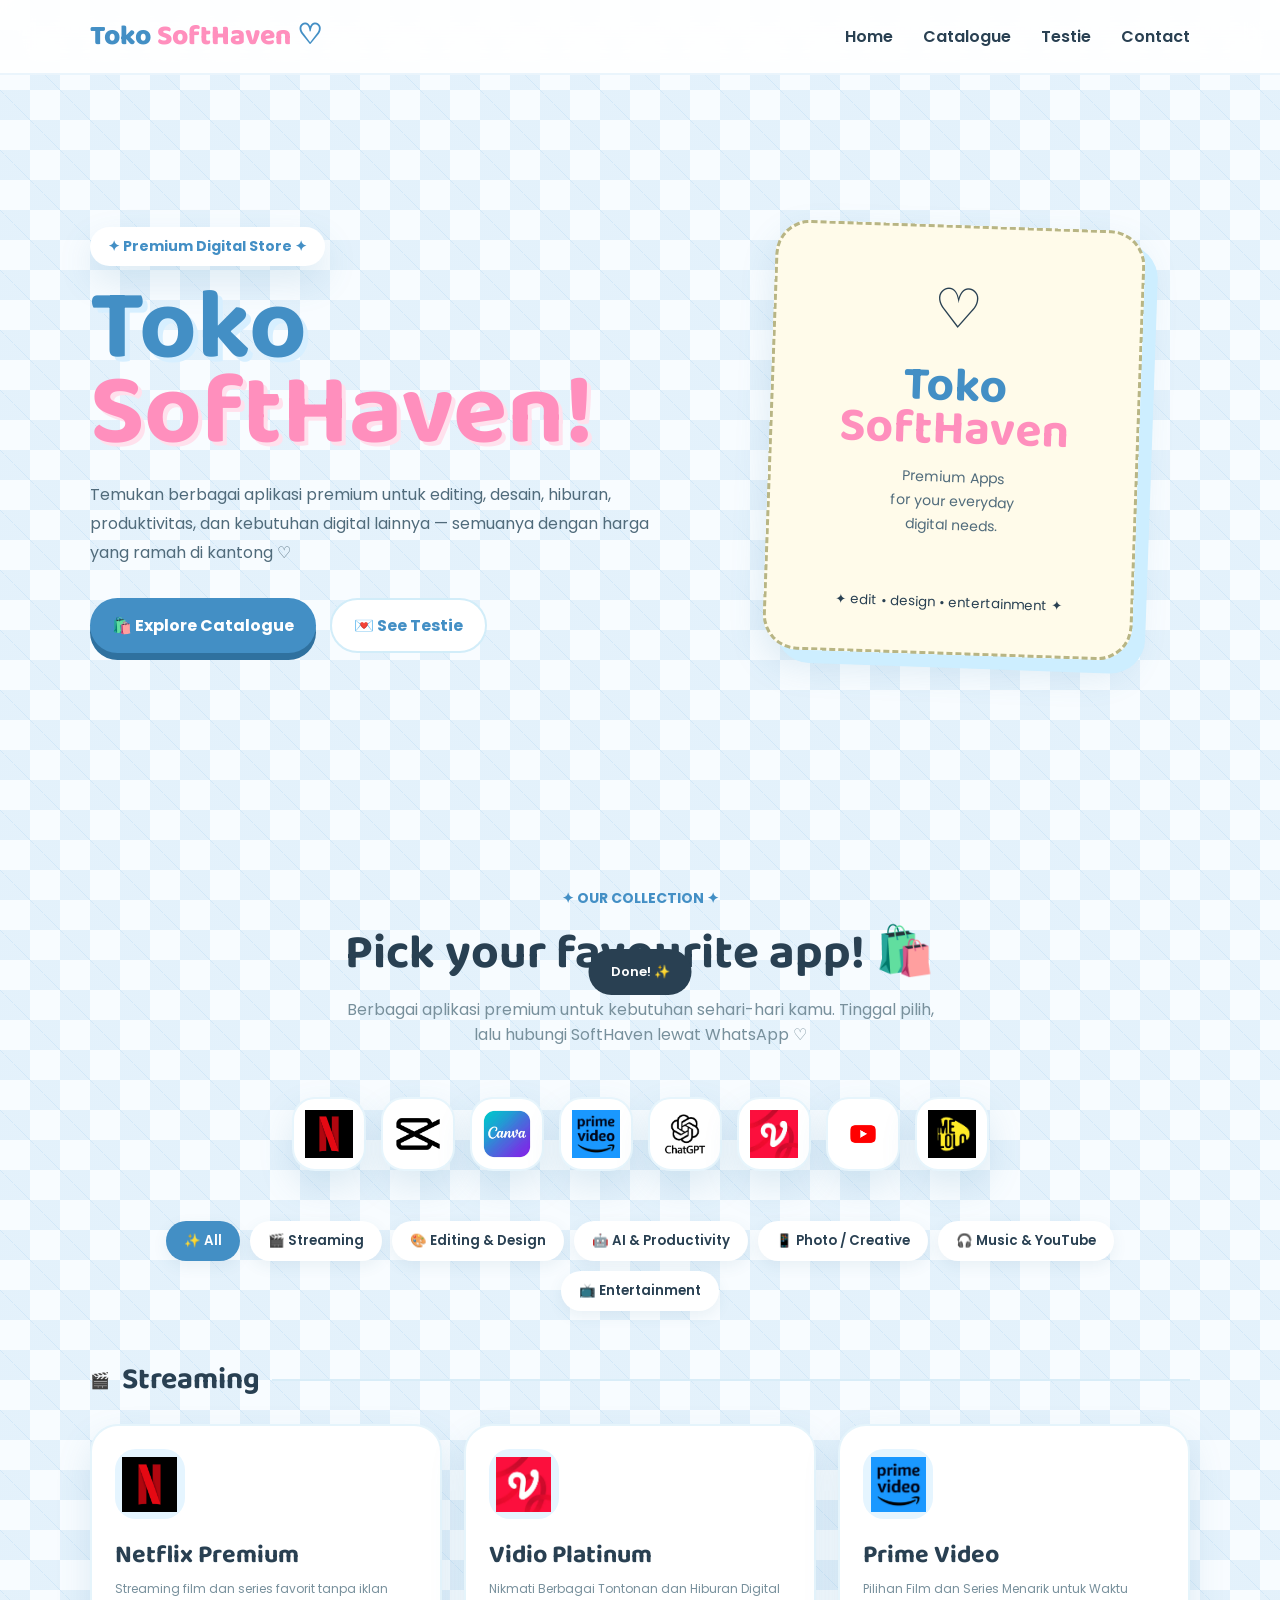
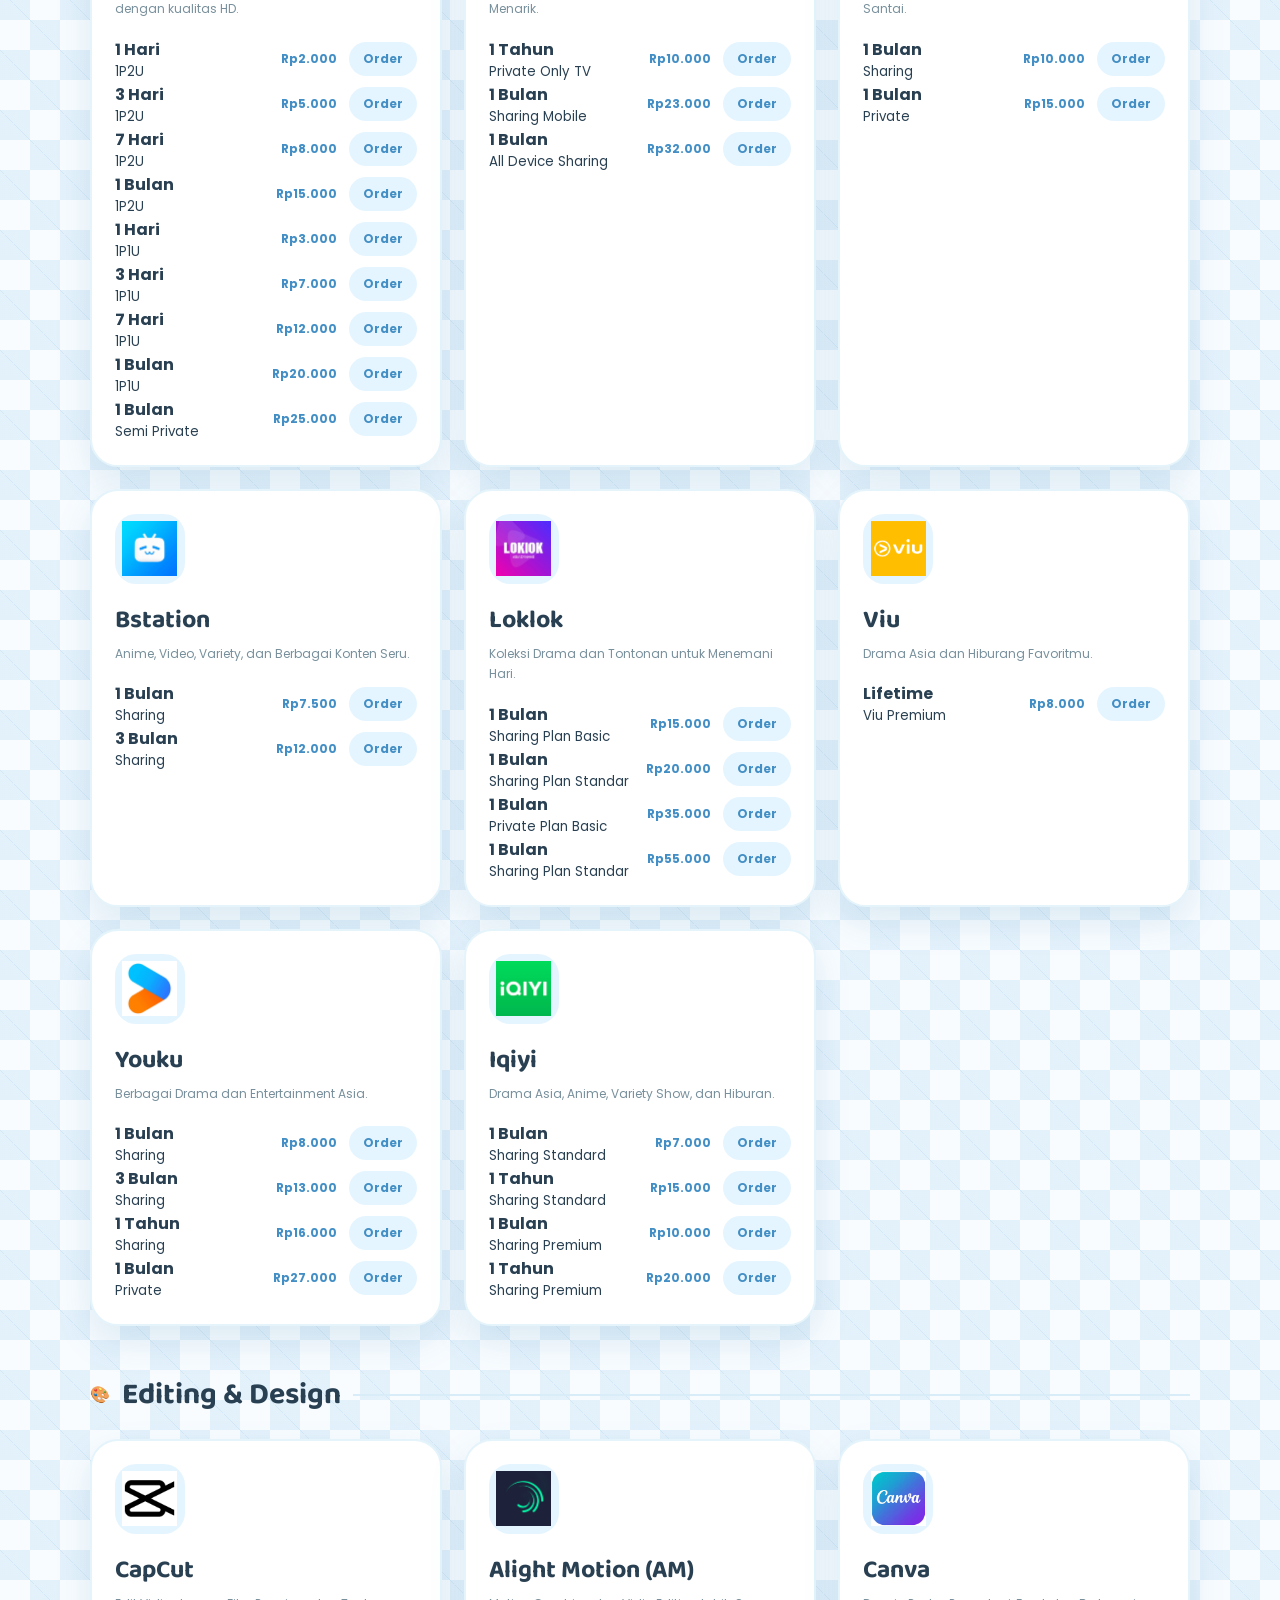
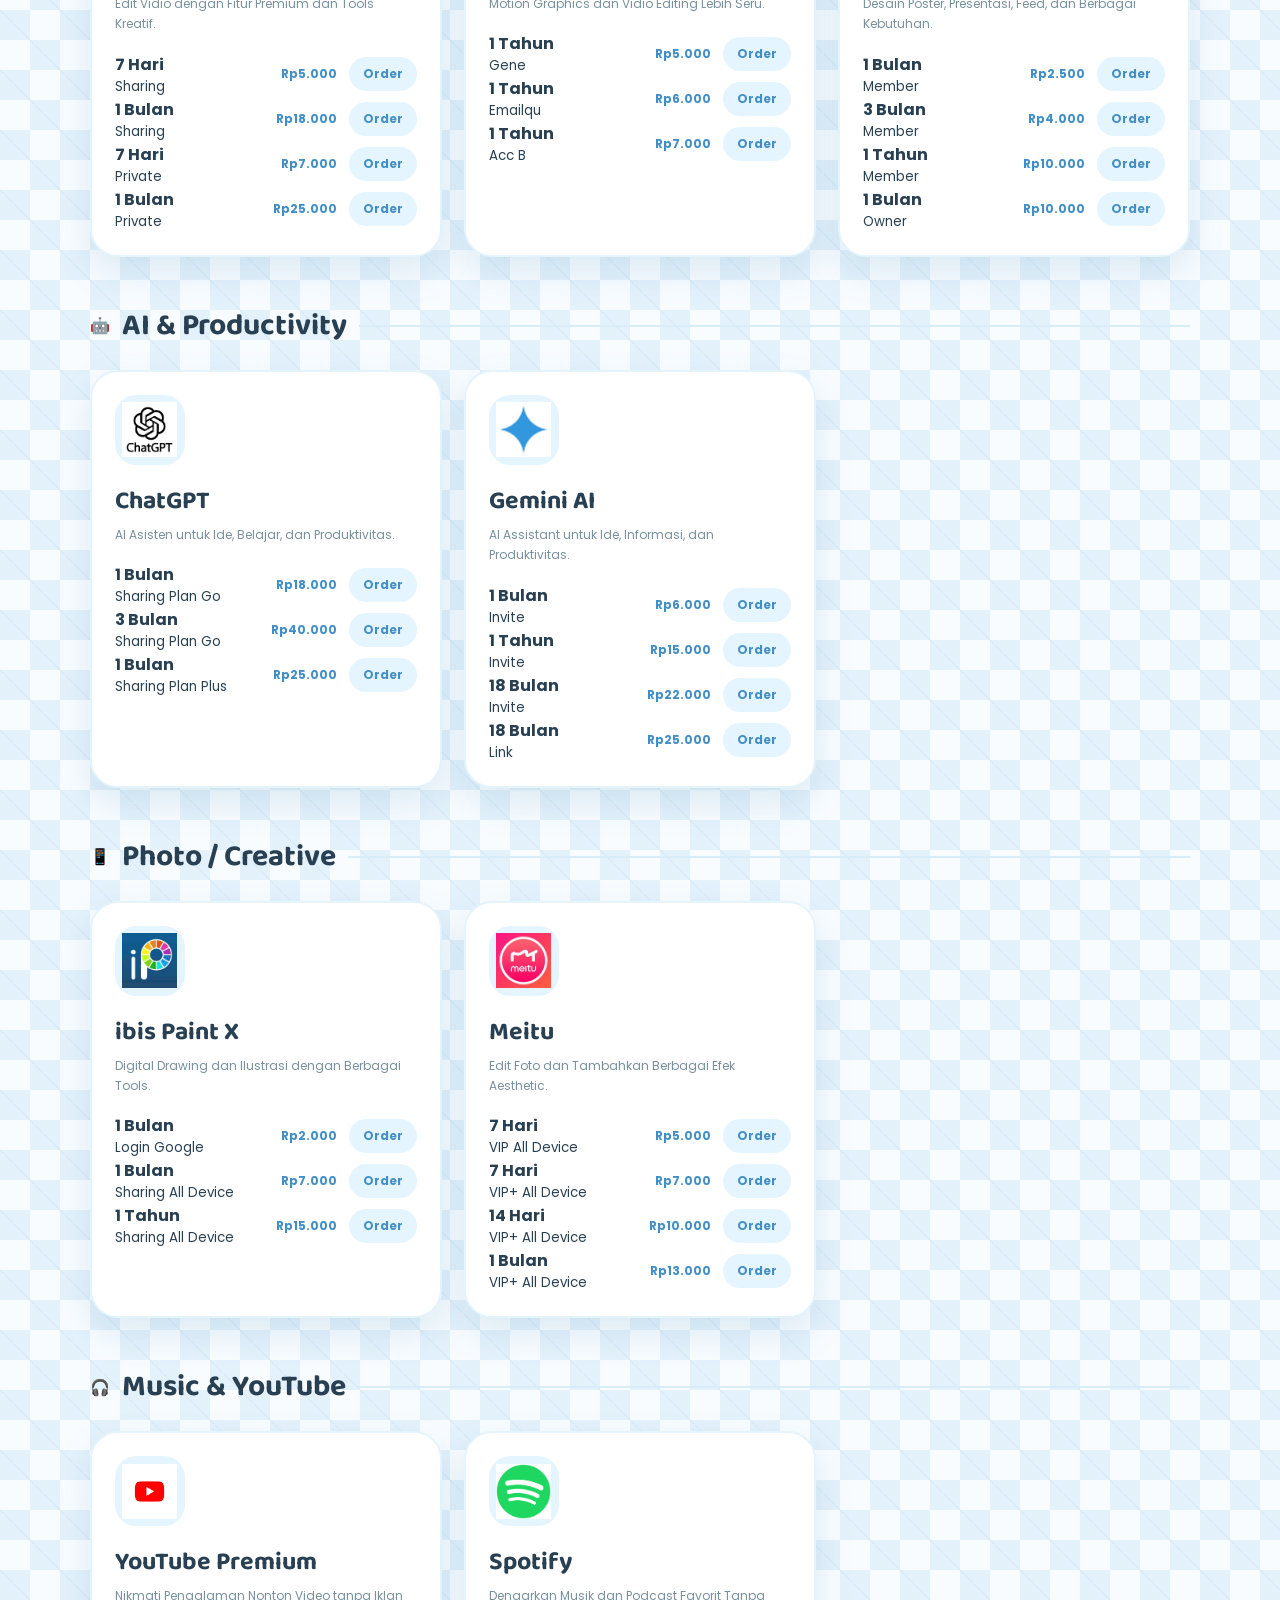
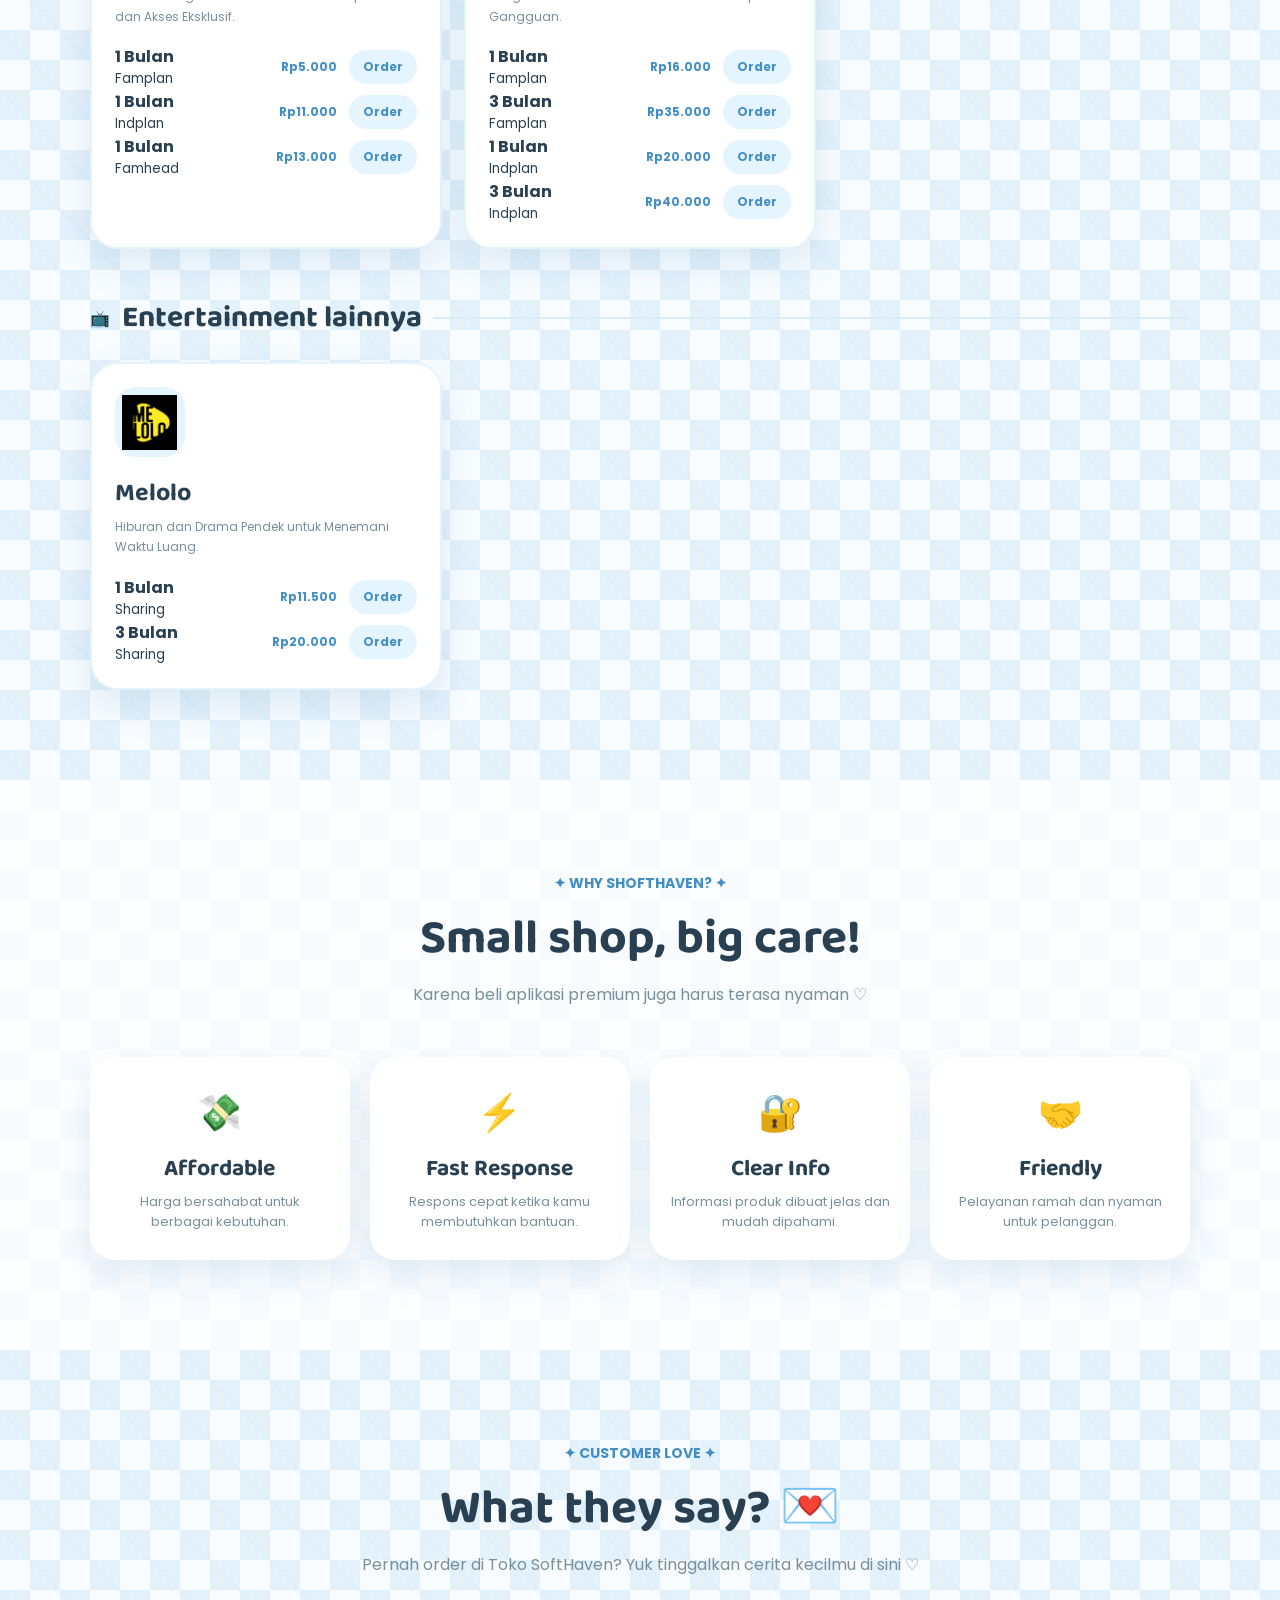
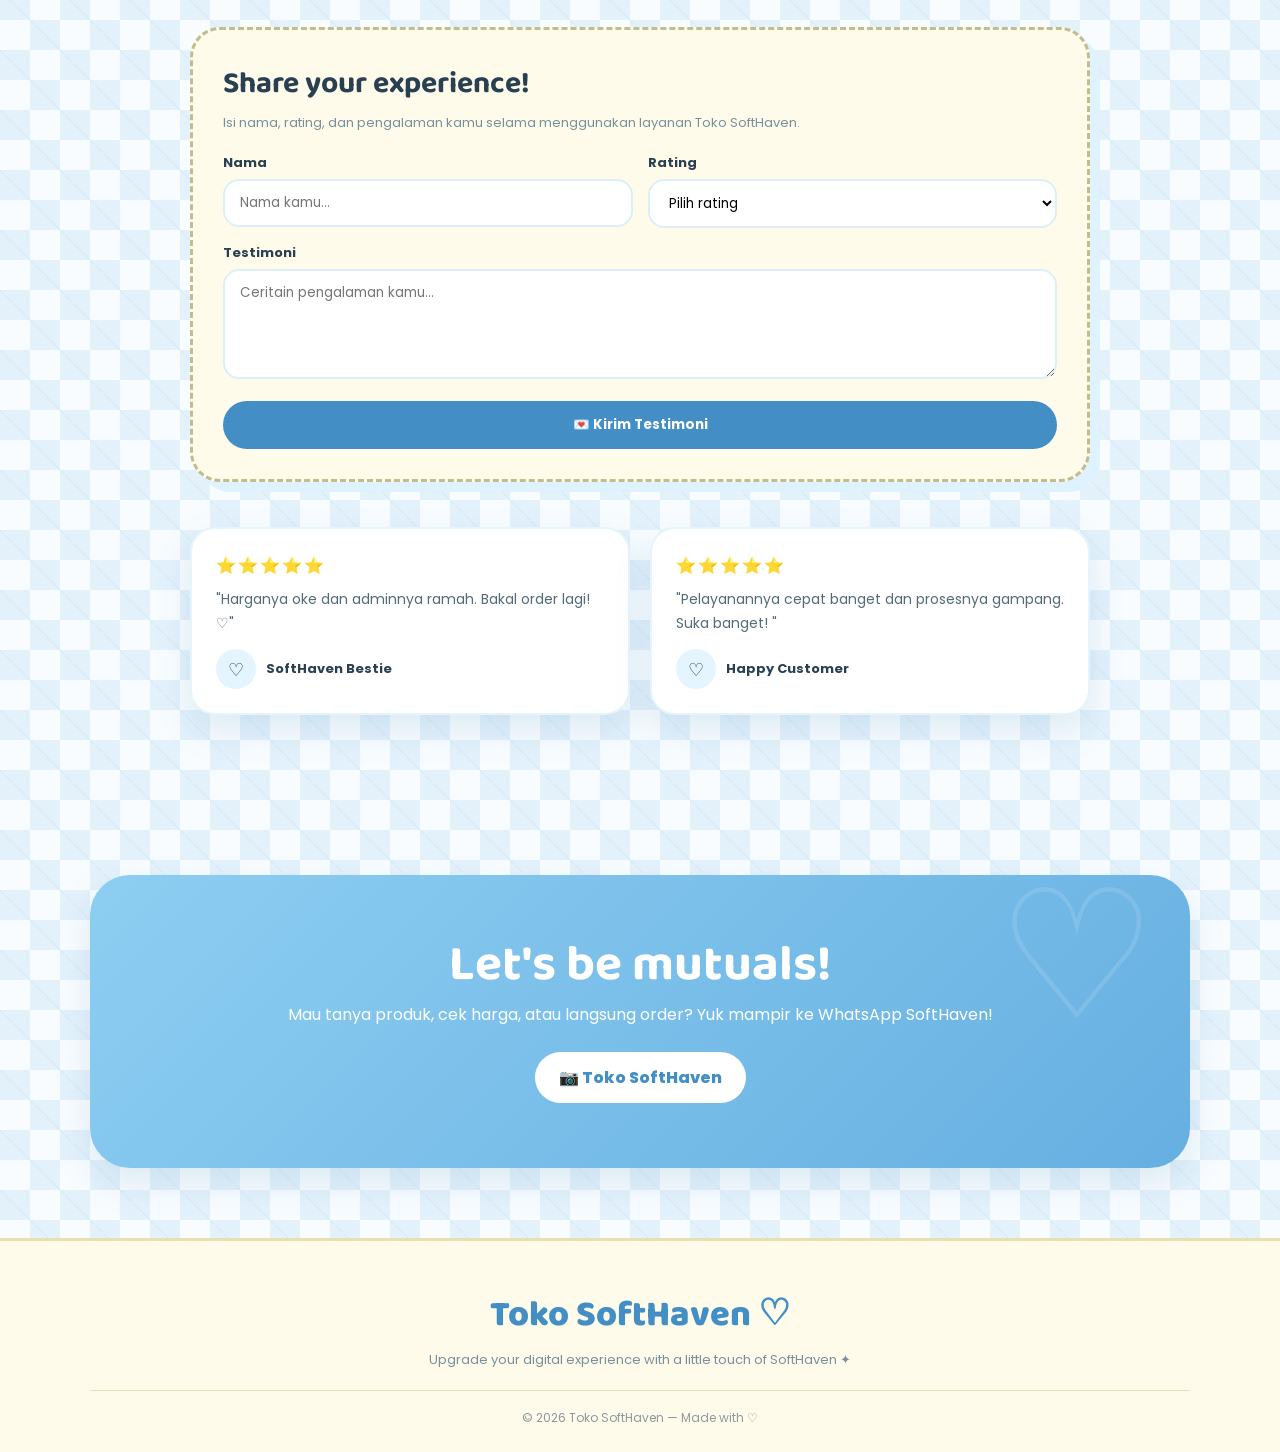
==== commit 324a4939: "Menambahkan Produk" ====
--- a/index.html
+++ b/index.html
@@ -776,17 +776,104 @@
                     <div class="plan-item">
                         <div>
                             <strong>1 Bulan</strong>
-                            <small>Full Garansi</small>
-                        </div>
-
-                        <div class="plan-action">
-                            <span class="price">
-                                Rp20.000
-                            </span>
-
-                            <button
-                                class="order-btn"
-                                onclick="orderProduct('Prime Video','1 Bulan','Rp20.000')"
+                            <small>Sharing</small>
+                        </div>
+
+                        <div class="plan-action">
+                            <span class="price">
+                                Rp10.000
+                            </span>
+
+                            <button
+                                class="order-btn"
+                                onclick="orderProduct('Prime Video','1 Bulan','Rp10.000')"
+                            >
+                                Order
+                            </button>
+                        </div>
+                    </div>
+
+                    <div class="plan-item">
+                        <div>
+                            <strong>1 Bulan</strong>
+                            <small>Private</small>
+                        </div>
+
+                        <div class="plan-action">
+                            <span class="price">
+                                Rp15.000
+                            </span>
+
+                            <button
+                                class="order-btn"
+                                onclick="orderProduct('Prime Video','1 Bulan','Rp10.000')"
+                            >
+                                Order
+                            </button>
+                        </div>
+                    </div>
+
+                </div>
+
+            </div>
+
+
+            <!-- BSTATION -->
+
+            <div
+                class="product-card"
+                data-category="streaming"
+            >
+
+                <div class="product-logo">
+                    <img
+                        src="assets/bstation.png"
+                        alt="Bstation"
+                    >
+                </div>
+
+                <h4>Bstation</h4>
+
+                <p>
+                    Anime, Video, Variety, dan Berbagai Konten Seru.
+                </p>
+
+                <div class="product-plans">
+
+                    <div class="plan-item">
+                        <div>
+                            <strong>1 Bulan</strong>
+                            <small>Sharing</small>
+                        </div>
+
+                        <div class="plan-action">
+                            <span class="price">
+                                Rp7.500
+                            </span>
+
+                            <button
+                                class="order-btn"
+                                onclick="orderProduct('Bstation','1 Bulan','Rp7.500')"
+                            >
+                                Order
+                            </button>
+                        </div>
+                    </div>
+
+                    <div class="plan-item">
+                        <div>
+                            <strong>3 Bulan</strong>
+                            <small>Sharing</small>
+                        </div>
+
+                        <div class="plan-action">
+                            <span class="price">
+                                Rp12.000
+                            </span>
+
+                            <button
+                                class="order-btn"
+                                onclick="orderProduct('Bstation','3 Bulan','Rp12.000')"
                             >
                                 Order
                             </button>
@@ -953,6 +1040,113 @@
             </div>
 
 
+            <!-- YOUKU -->
+
+            <div
+                class="product-card"
+                data-category="streaming"
+            >
+
+                <div class="product-logo">
+                    <img
+                        src="assets/youku.png"
+                        alt="Youku"
+                    >
+                </div>
+
+                <h4>Youku</h4>
+
+                <p>
+                    Berbagai Drama dan Entertainment Asia.
+                </p>
+
+                <div class="product-plans">
+
+                    <div class="plan-item">
+                        <div>
+                            <strong>1 Bulan</strong>
+                            <small>Sharing</small>
+                        </div>
+
+                        <div class="plan-action">
+                            <span class="price">
+                                Rp8.000
+                            </span>
+
+                            <button
+                                class="order-btn"
+                                onclick="orderProduct('Youku','1 Bulan','Rp8.000')"
+                            >
+                                Order
+                            </button>
+                        </div>
+                    </div>
+
+                    <div class="plan-item">
+                        <div>
+                            <strong>3 Bulan</strong>
+                            <small>Sharing</small>
+                        </div>
+
+                        <div class="plan-action">
+                            <span class="price">
+                                Rp13.000
+                            </span>
+
+                            <button
+                                class="order-btn"
+                                onclick="orderProduct('Viu','Lifetime','Rp8.000')"
+                            >
+                                Order
+                            </button>
+                        </div>
+                    </div>
+
+                    <div class="plan-item">
+                        <div>
+                            <strong>1 Tahun</strong>
+                            <small>Sharing</small>
+                        </div>
+
+                        <div class="plan-action">
+                            <span class="price">
+                                Rp16.000
+                            </span>
+
+                            <button
+                                class="order-btn"
+                                onclick="orderProduct('Youku','1 Tahun','Rp16.000')"
+                            >
+                                Order
+                            </button>
+                        </div>
+                    </div>
+
+                    <div class="plan-item">
+                        <div>
+                            <strong>1 Bulan</strong>
+                            <small>Private</small>
+                        </div>
+
+                        <div class="plan-action">
+                            <span class="price">
+                                Rp27.000
+                            </span>
+
+                            <button
+                                class="order-btn"
+                                onclick="orderProduct('Youku','1 Bulan','Rp27.000')"
+                            >
+                                Order
+                            </button>
+                        </div>
+                    </div>
+
+                </div>
+
+            </div>
+
+
             <!-- IQIYI -->
 
             <div
@@ -1058,7 +1252,6 @@
                 </div>
 
             </div>
-
           
 
         </div>
@@ -1671,18 +1864,165 @@
 
                     <div class="plan-item">
                         <div>
+                            <strong>1 Bulan</strong>
+                            <small>Login Google</small>
+                        </div>
+
+                        <div class="plan-action">
+                            <span class="price">
+                                Rp2.000
+                            </span>
+
+                            <button
+                                class="order-btn"
+                                onclick="orderProduct('ibis Paint X','1 Bulan','Rp2.000')"
+                            >
+                                Order
+                            </button>
+                        </div>
+                    </div>
+
+                    <div class="plan-item">
+                        <div>
+                            <strong>1 Bulan</strong>
+                            <small>Sharing All Device</small>
+                        </div>
+
+                        <div class="plan-action">
+                            <span class="price">
+                                Rp7.000
+                            </span>
+
+                            <button
+                                class="order-btn"
+                                onclick="orderProduct('ibis Paint X','1 Bulan','Rp7.000')"
+                            >
+                                Order
+                            </button>
+                        </div>
+                    </div>
+
+                    <div class="plan-item">
+                        <div>
                             <strong>1 Tahun</strong>
-                            <small>Login Google</small>
-                        </div>
-
-                        <div class="plan-action">
-                            <span class="price">
-                                Rp11.500
-                            </span>
-
-                            <button
-                                class="order-btn"
-                                onclick="orderProduct('ibis Paint X','1 Tahun','Rp11.500')"
+                            <small>Sharing All Device</small>
+                        </div>
+
+                        <div class="plan-action">
+                            <span class="price">
+                                Rp15.000
+                            </span>
+
+                            <button
+                                class="order-btn"
+                                onclick="orderProduct('ibis Paint X','1 Tahun','Rp15.000')"
+                            >
+                                Order
+                            </button>
+                        </div>
+                    </div>
+
+                </div>
+
+            </div>
+
+
+            <!-- MEITU -->
+
+            <div
+                class="product-card"
+                data-category="photo"
+            >
+
+                <div class="product-logo">
+                    <img
+                        src="assets/meitu.png"
+                        alt="Meitu"
+                    >
+                </div>
+
+                <h4>Meitu</h4>
+
+                <p>
+                    Edit Foto dan Tambahkan Berbagai Efek Aesthetic.
+                </p>
+
+                <div class="product-plans">
+
+                    <div class="plan-item">
+                        <div>
+                            <strong>7 Hari</strong>
+                            <small>VIP All Device</small>
+                        </div>
+
+                        <div class="plan-action">
+                            <span class="price">
+                                Rp5.000
+                            </span>
+
+                            <button
+                                class="order-btn"
+                                onclick="orderProduct('Meitu','7 Hari','Rp5.000')"
+                            >
+                                Order
+                            </button>
+                        </div>
+                    </div>
+
+                    <div class="plan-item">
+                        <div>
+                            <strong>7 Hari</strong>
+                            <small>VIP+ All Device</small>
+                        </div>
+
+                        <div class="plan-action">
+                            <span class="price">
+                                Rp7.000
+                            </span>
+
+                            <button
+                                class="order-btn"
+                                onclick="orderProduct('Meitu','7 Hari','Rp7.000')"
+                            >
+                                Order
+                            </button>
+                        </div>
+                    </div>
+
+                    <div class="plan-item">
+                        <div>
+                            <strong>14 Hari</strong>
+                            <small>VIP+ All Device</small>
+                        </div>
+
+                        <div class="plan-action">
+                            <span class="price">
+                                Rp10.000
+                            </span>
+
+                            <button
+                                class="order-btn"
+                                onclick="orderProduct('Meitu','14 Hari','Rp10.000')"
+                            >
+                                Order
+                            </button>
+                        </div>
+                    </div>
+
+                    <div class="plan-item">
+                        <div>
+                            <strong>1 Bulan</strong>
+                            <small>VIP+ All Device</small>
+                        </div>
+
+                        <div class="plan-action">
+                            <span class="price">
+                                Rp13.000
+                            </span>
+
+                            <button
+                                class="order-btn"
+                                onclick="orderProduct('Meitu','1 Bulan','Rp13.000')"
                             >
                                 Order
                             </button>
@@ -1983,6 +2323,26 @@
                             <button
                                 class="order-btn"
                                 onclick="orderProduct('Melolo','1 Bulan','Rp11.500')"
+                            >
+                                Order
+                            </button>
+                        </div>
+                    </div>
+
+                    <div class="plan-item">
+                        <div>
+                            <strong>3 Bulan</strong>
+                            <small>Sharing</small>
+                        </div>
+
+                        <div class="plan-action">
+                            <span class="price">
+                                Rp20.000
+                            </span>
+
+                            <button
+                                class="order-btn"
+                                onclick="orderProduct('Melolo','3 Bulan','Rp20.000')"
                             >
                                 Order
                             </button>
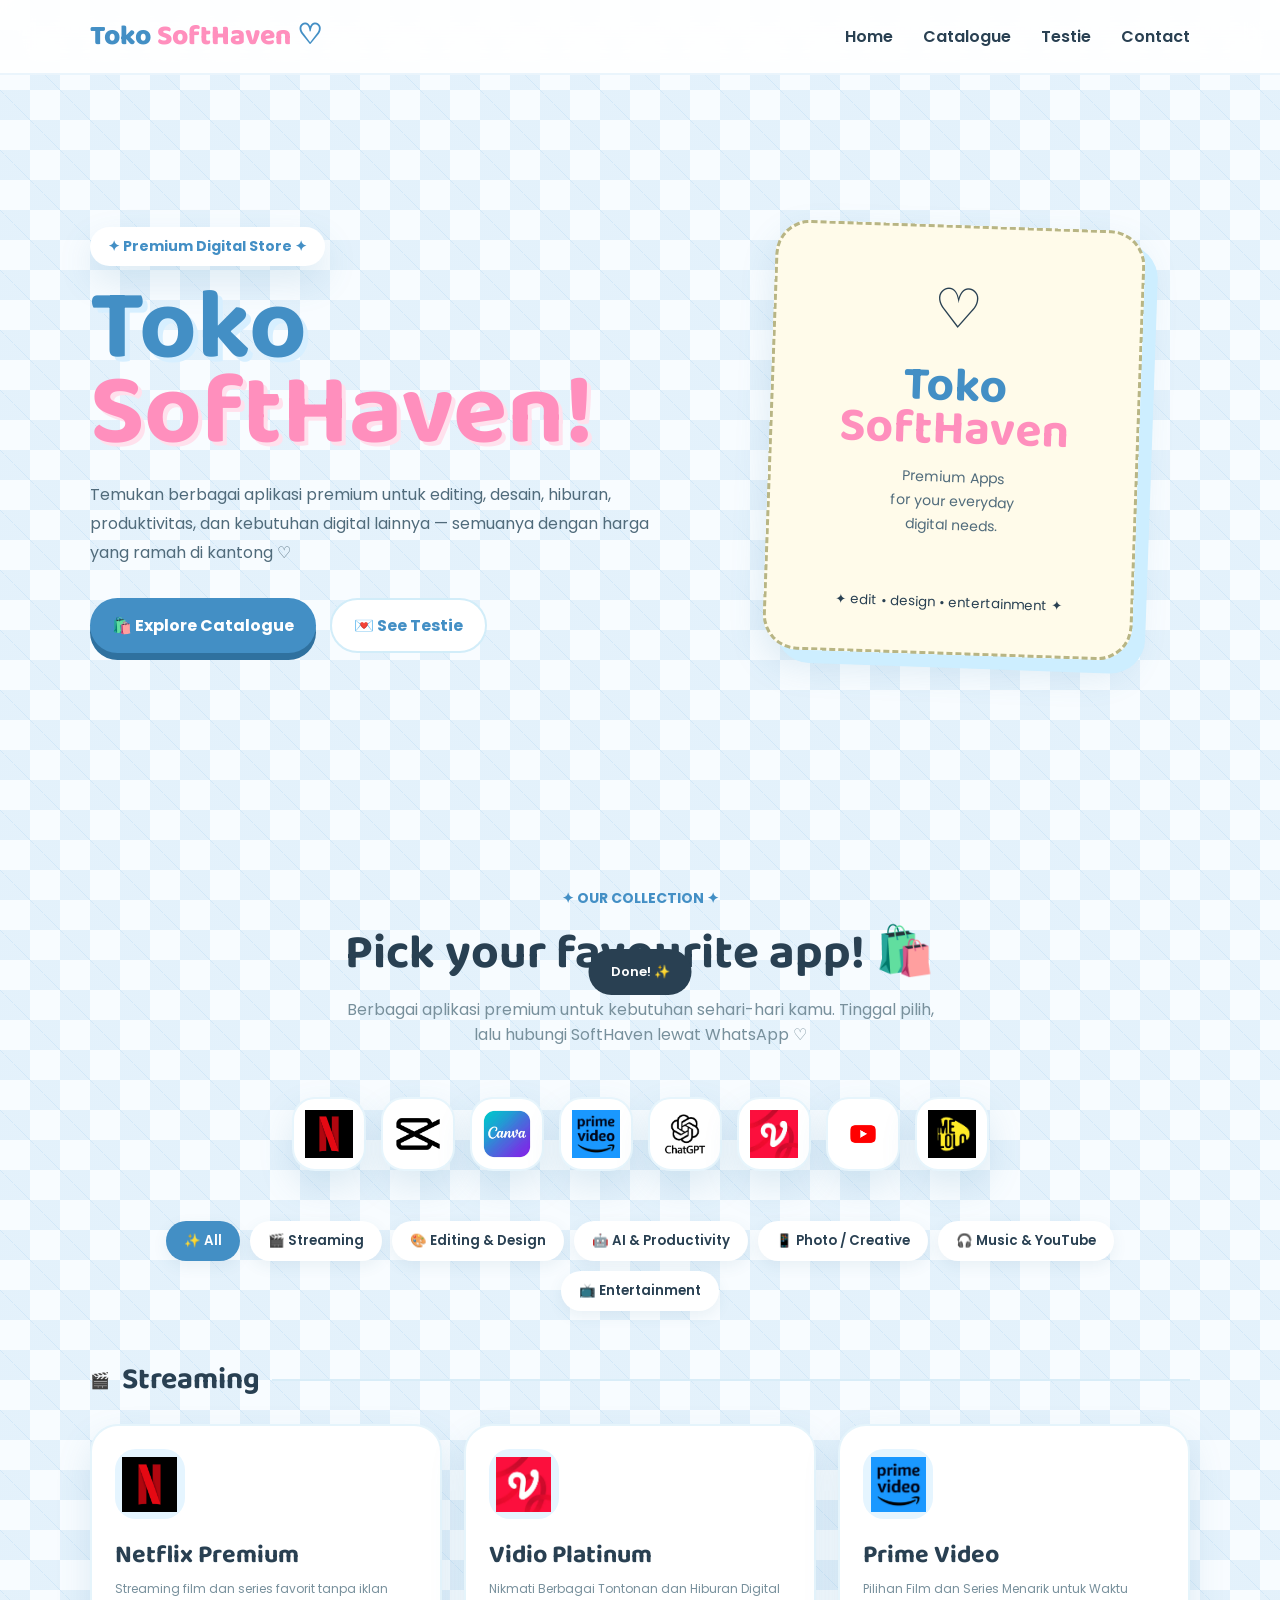
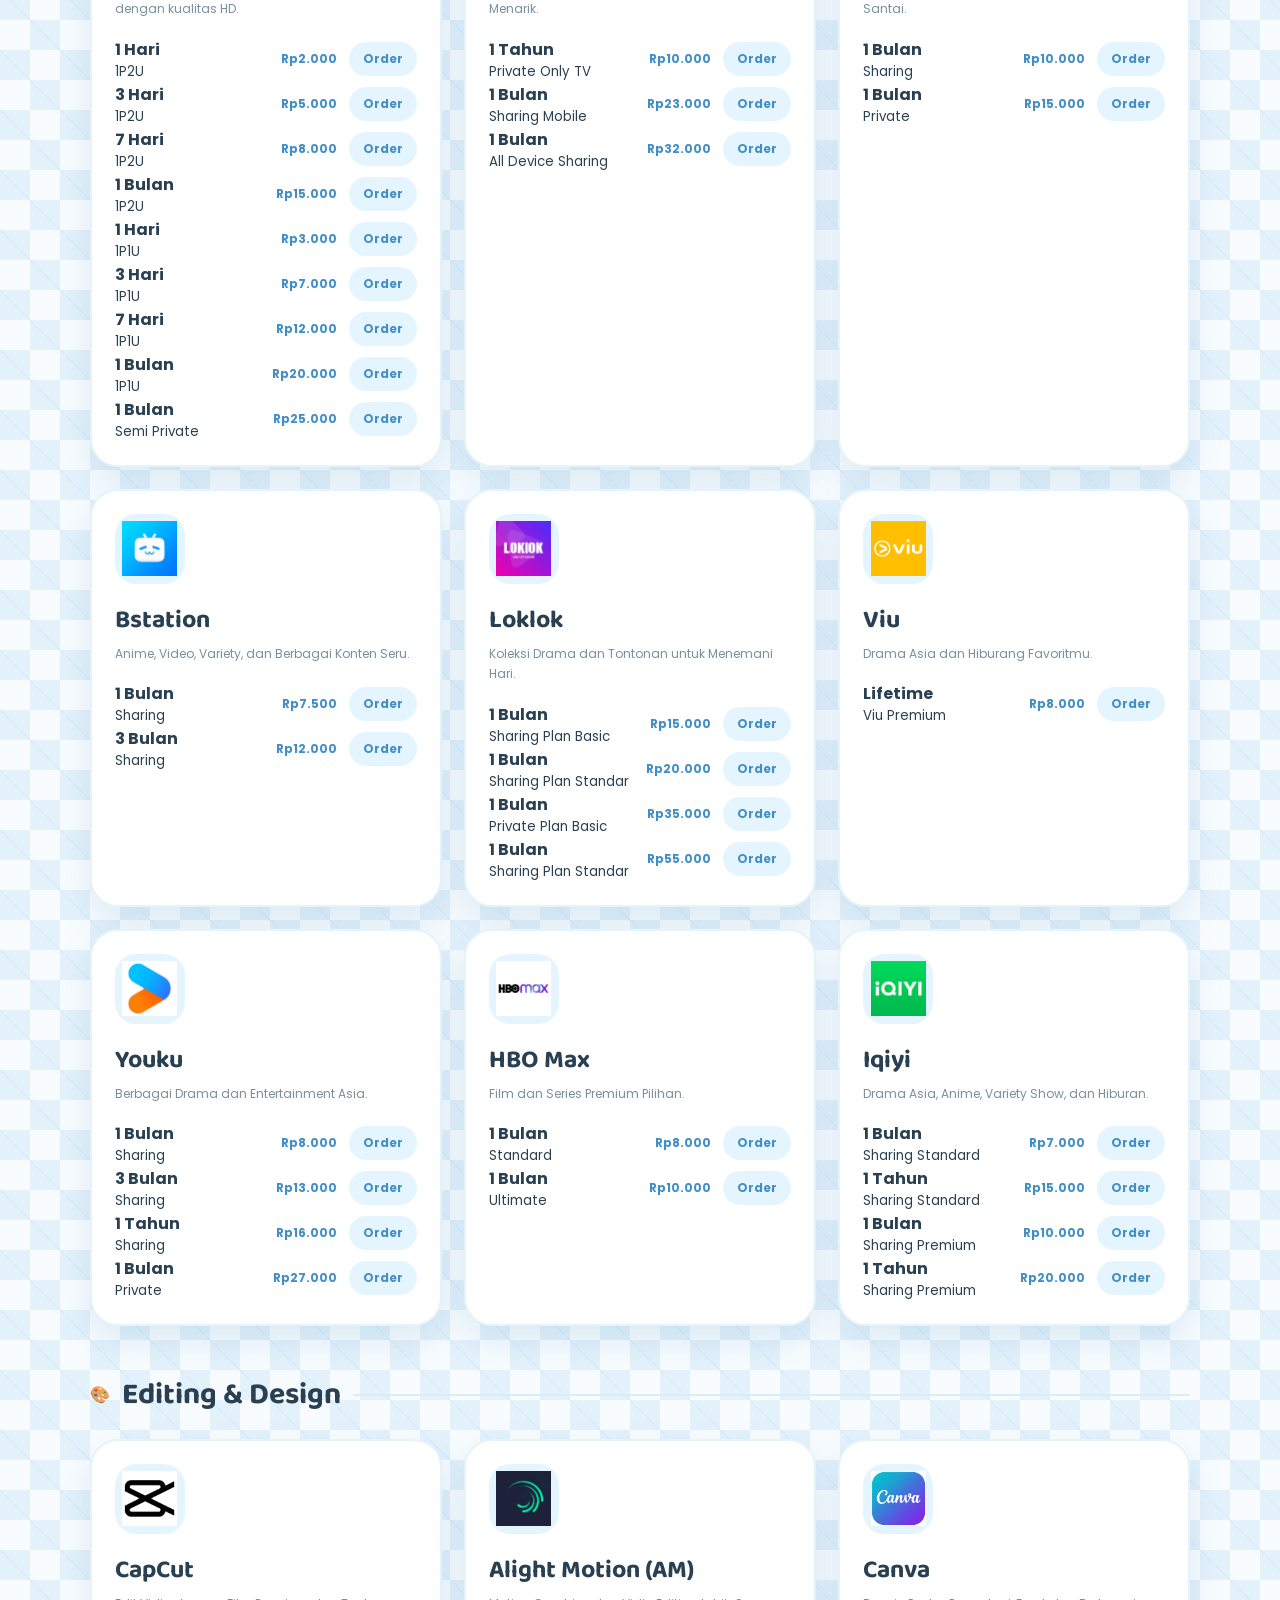
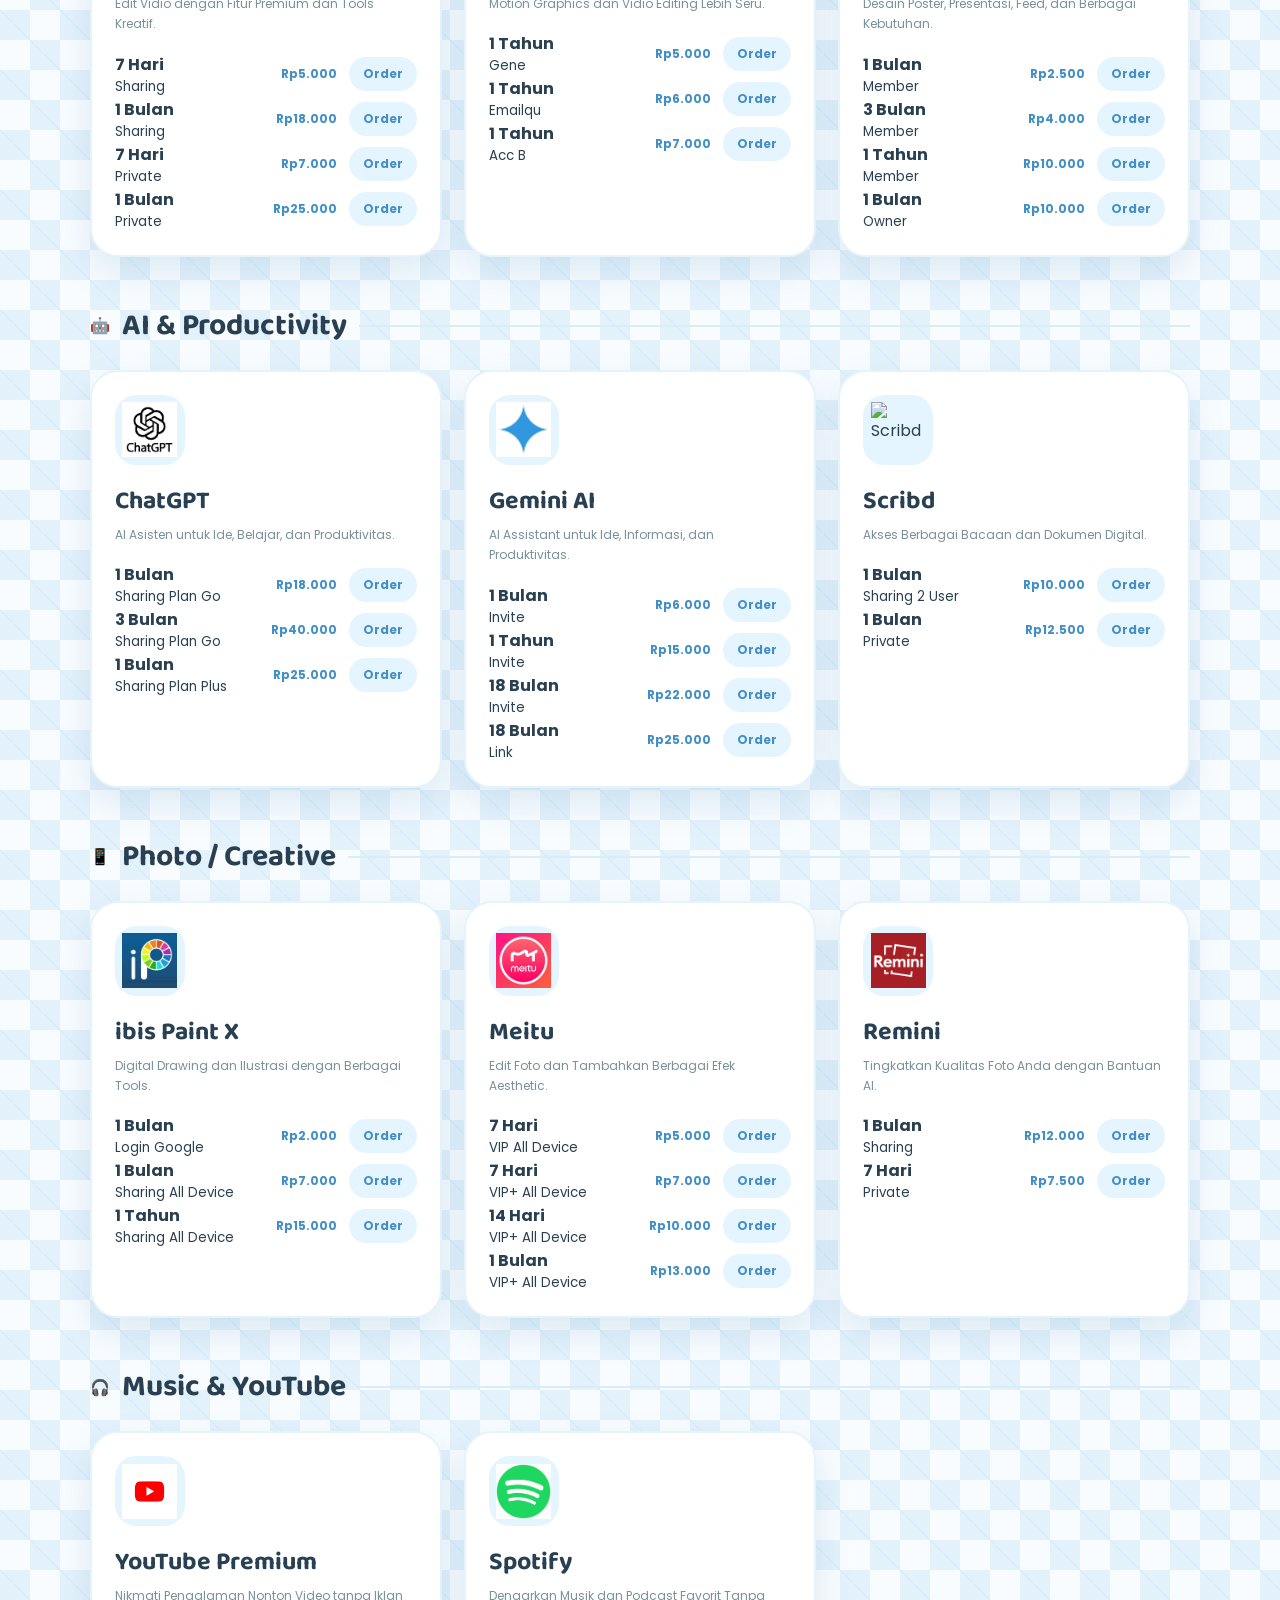
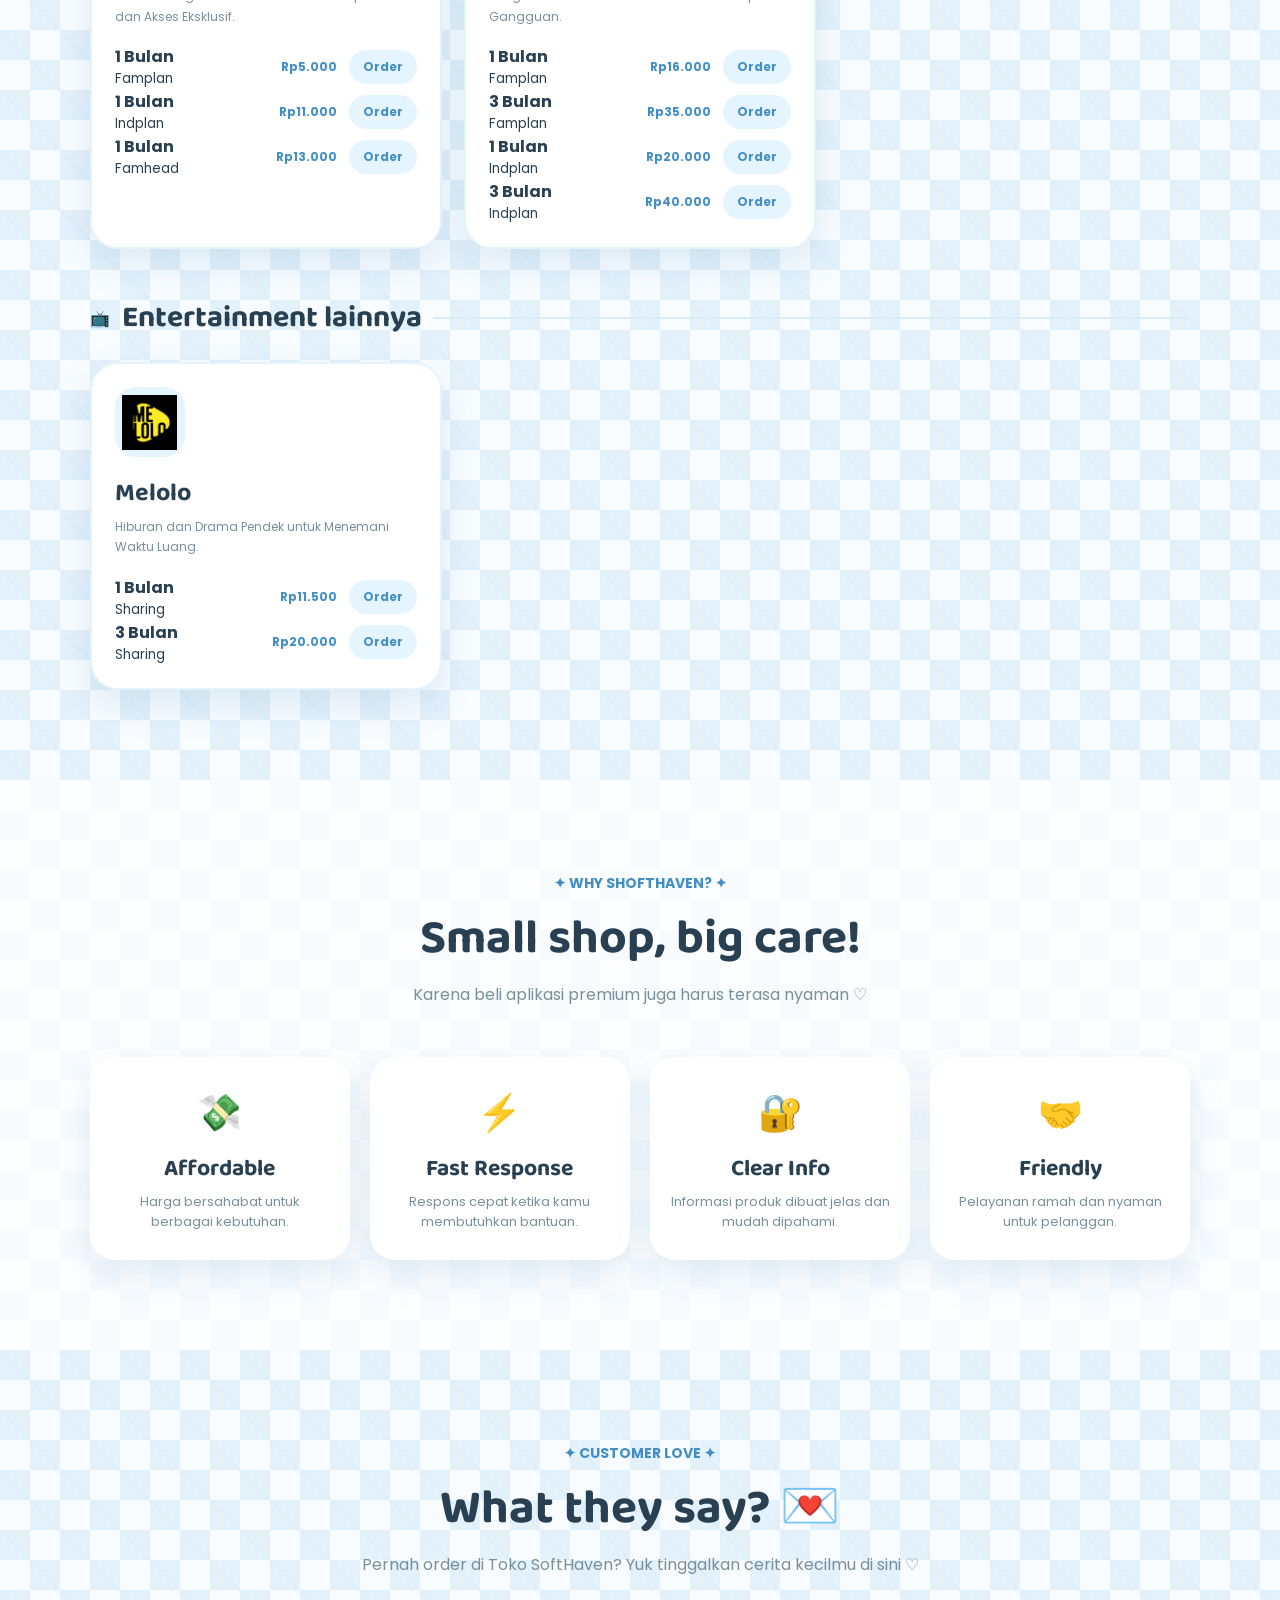
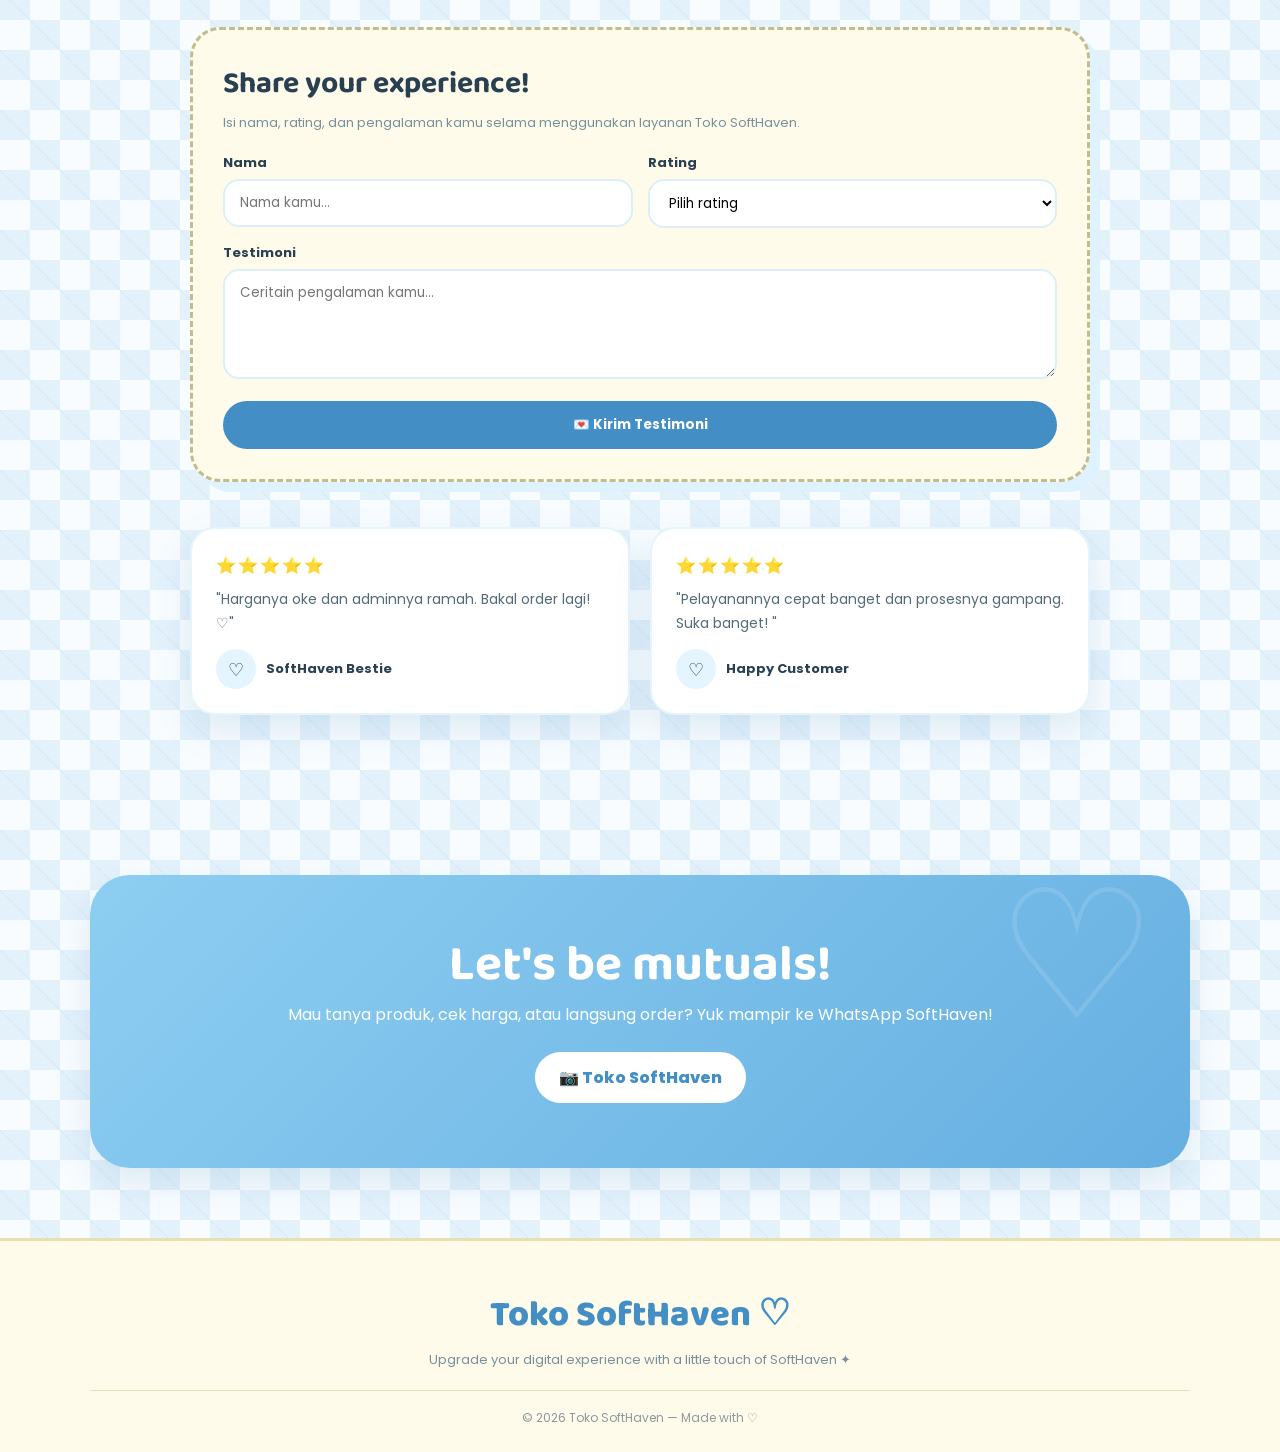
==== commit 4bd3df1e: "Menambahkan Produk" ====
--- a/index.html
+++ b/index.html
@@ -1147,6 +1147,73 @@
             </div>
 
 
+            <!-- HBO -->
+
+            <div
+                class="product-card"
+                data-category="streaming"
+            >
+
+                <div class="product-logo">
+                    <img
+                        src="assets/hbomax.png"
+                        alt="HBO Max"
+                    >
+                </div>
+
+                <h4>HBO Max</h4>
+
+                <p>
+                    Film dan Series Premium Pilihan.
+                </p>
+
+                <div class="product-plans">
+
+                    <div class="plan-item">
+                        <div>
+                            <strong>1 Bulan</strong>
+                            <small>Standard</small>
+                        </div>
+
+                        <div class="plan-action">
+                            <span class="price">
+                                Rp8.000
+                            </span>
+
+                            <button
+                                class="order-btn"
+                                onclick="orderProduct('HBO Max','1 Bulan','Rp8.000')"
+                            >
+                                Order
+                            </button>
+                        </div>
+                    </div>
+
+                    <div class="plan-item">
+                        <div>
+                            <strong>1 Bulan</strong>
+                            <small>Ultimate</small>
+                        </div>
+
+                        <div class="plan-action">
+                            <span class="price">
+                                Rp10.000
+                            </span>
+
+                            <button
+                                class="order-btn"
+                                onclick="orderProduct('HBO Max','1 Bulan','Rp10.000')"
+                            >
+                                Order
+                            </button>
+                        </div>
+                    </div>
+
+                </div>
+
+            </div>
+
+
             <!-- IQIYI -->
 
             <div
@@ -1810,6 +1877,73 @@
 
             </div>
 
+
+            <!-- SCRIBD -->
+
+            <div
+                class="product-card"
+                data-category="editing"
+            >
+
+                <div class="product-logo">
+                    <img
+                        src="assets/scribd.png"
+                        alt="Scribd"
+                    >
+                </div>
+
+                <h4>Scribd</h4>
+
+                <p>
+                    Akses Berbagai Bacaan dan Dokumen Digital.
+                </p>
+
+                <div class="product-plans">
+
+                    <div class="plan-item">
+                        <div>
+                            <strong>1 Bulan</strong>
+                            <small>Sharing 2 User</small>
+                        </div>
+
+                        <div class="plan-action">
+                            <span class="price">
+                                Rp10.000
+                            </span>
+
+                            <button
+                                class="order-btn"
+                                onclick="orderProduct('Scribd','1 Bulan','Rp10.000')"
+                            >
+                                Order
+                            </button>
+                        </div>
+                    </div>
+
+                    <div class="plan-item">
+                        <div>
+                            <strong>1 Bulan</strong>
+                            <small>Private</small>
+                        </div>
+
+                        <div class="plan-action">
+                            <span class="price">
+                                Rp12.500
+                            </span>
+
+                            <button
+                                class="order-btn"
+                                onclick="orderProduct('Scribd','1 Bulan','Rp12.500')"
+                            >
+                                Order
+                            </button>
+                        </div>
+                    </div>
+
+                </div>
+
+            </div>
+
         </div>
 
     </div>
@@ -2023,6 +2157,72 @@
                             <button
                                 class="order-btn"
                                 onclick="orderProduct('Meitu','1 Bulan','Rp13.000')"
+                            >
+                                Order
+                            </button>
+                        </div>
+                    </div>
+
+                </div>
+
+            </div>
+
+            <!-- REMINI -->
+
+            <div
+                class="product-card"
+                data-category="photo"
+            >
+
+                <div class="product-logo">
+                    <img
+                        src="assets/remini.png"
+                        alt="Remini"
+                    >
+                </div>
+
+                <h4>Remini</h4>
+
+                <p>
+                    Tingkatkan Kualitas Foto Anda dengan Bantuan AI.
+                </p>
+
+                <div class="product-plans">
+
+                    <div class="plan-item">
+                        <div>
+                            <strong>1 Bulan</strong>
+                            <small>Sharing</small>
+                        </div>
+
+                        <div class="plan-action">
+                            <span class="price">
+                                Rp12.000
+                            </span>
+
+                            <button
+                                class="order-btn"
+                                onclick="orderProduct('Remini','1 Bulan','Rp12.000')"
+                            >
+                                Order
+                            </button>
+                        </div>
+                    </div>
+
+                    <div class="plan-item">
+                        <div>
+                            <strong>7 Hari</strong>
+                            <small>Private</small>
+                        </div>
+
+                        <div class="plan-action">
+                            <span class="price">
+                                Rp7.500
+                            </span>
+
+                            <button
+                                class="order-btn"
+                                onclick="orderProduct('Remini','7 Hari','Rp7.500')"
                             >
                                 Order
                             </button>
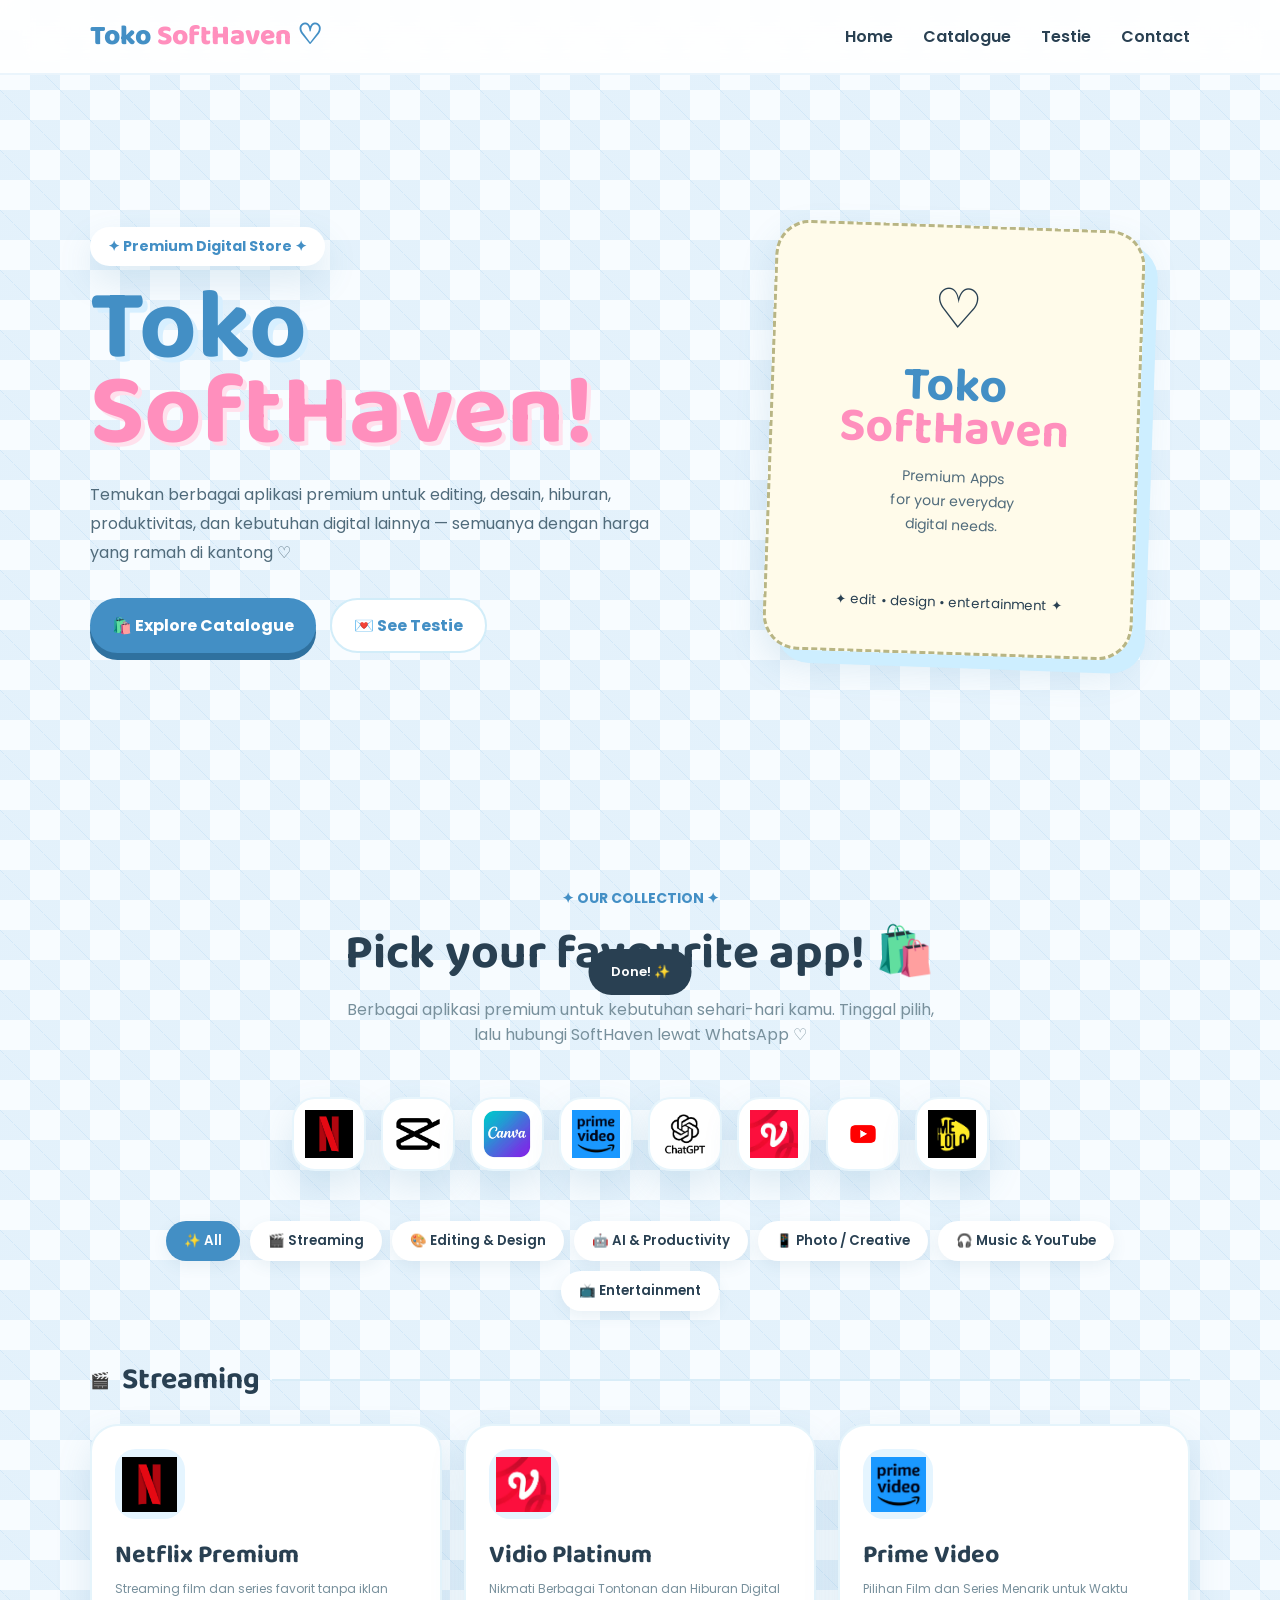
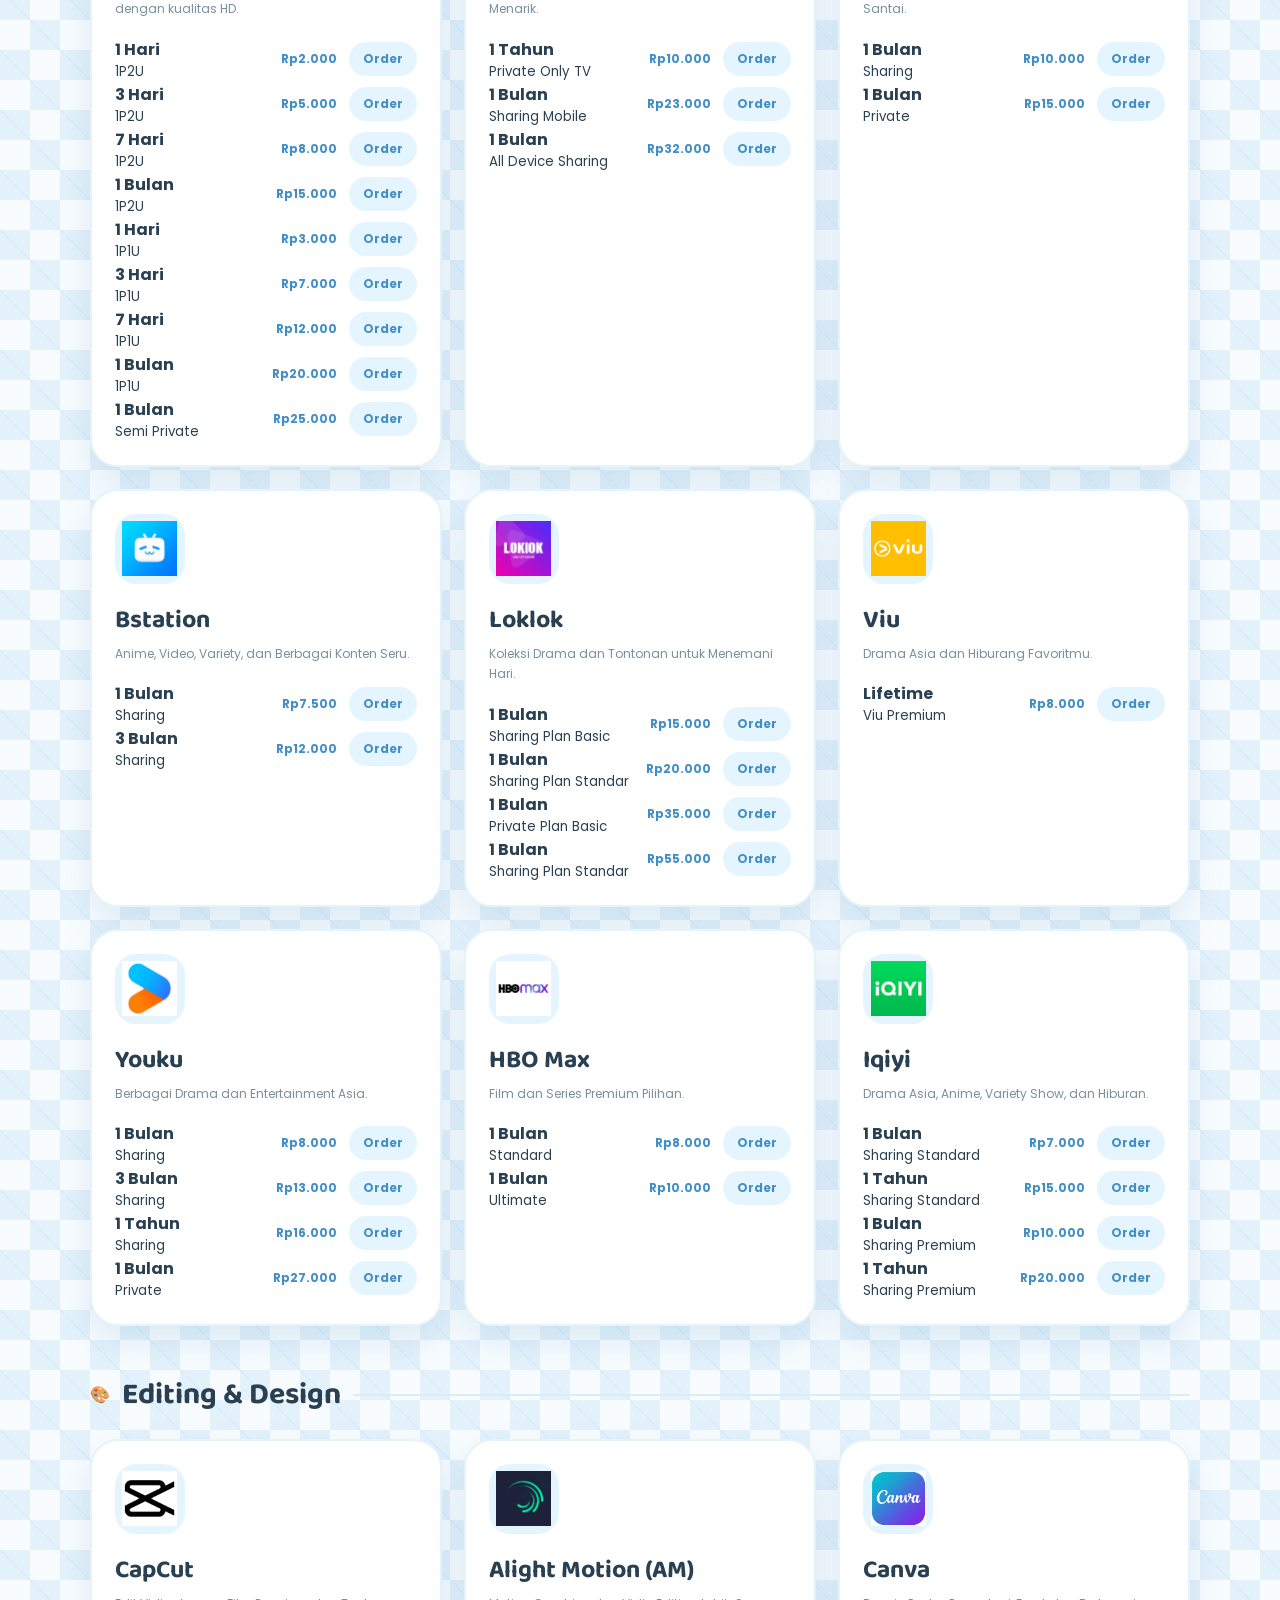
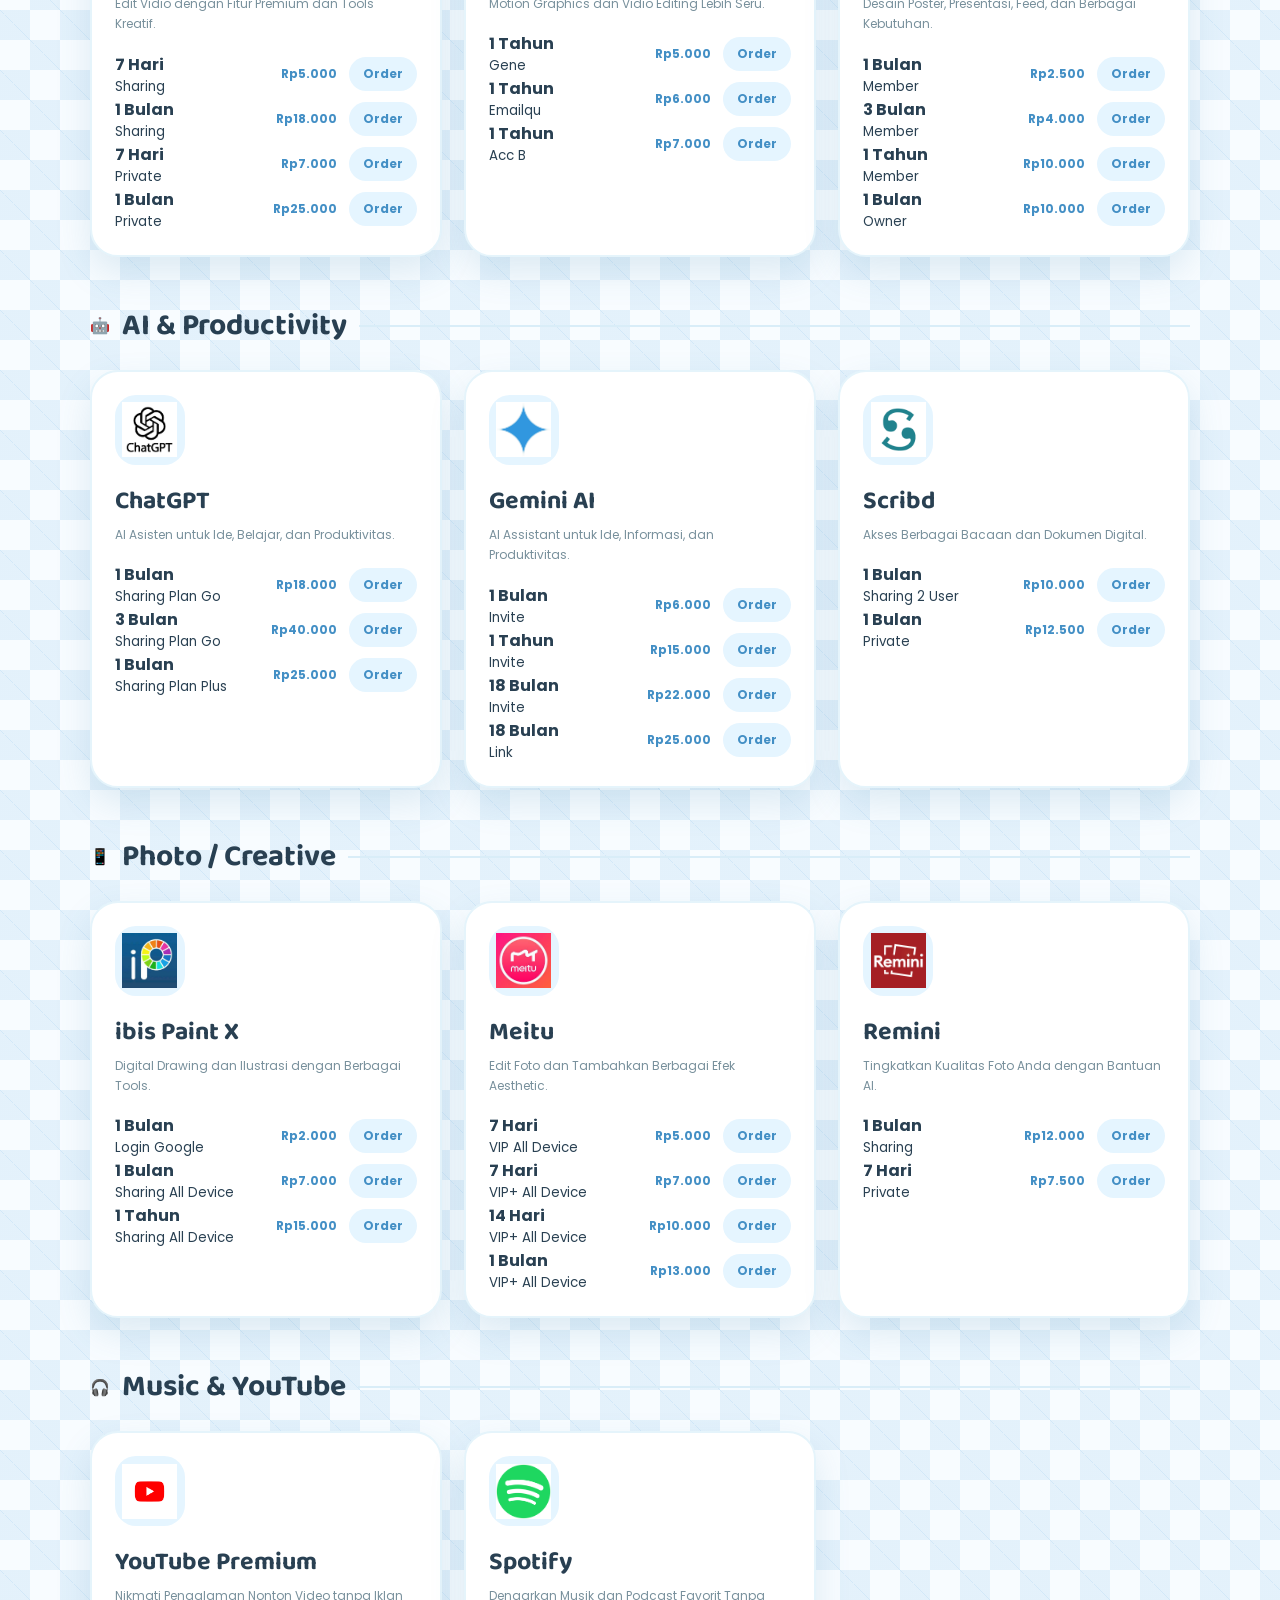
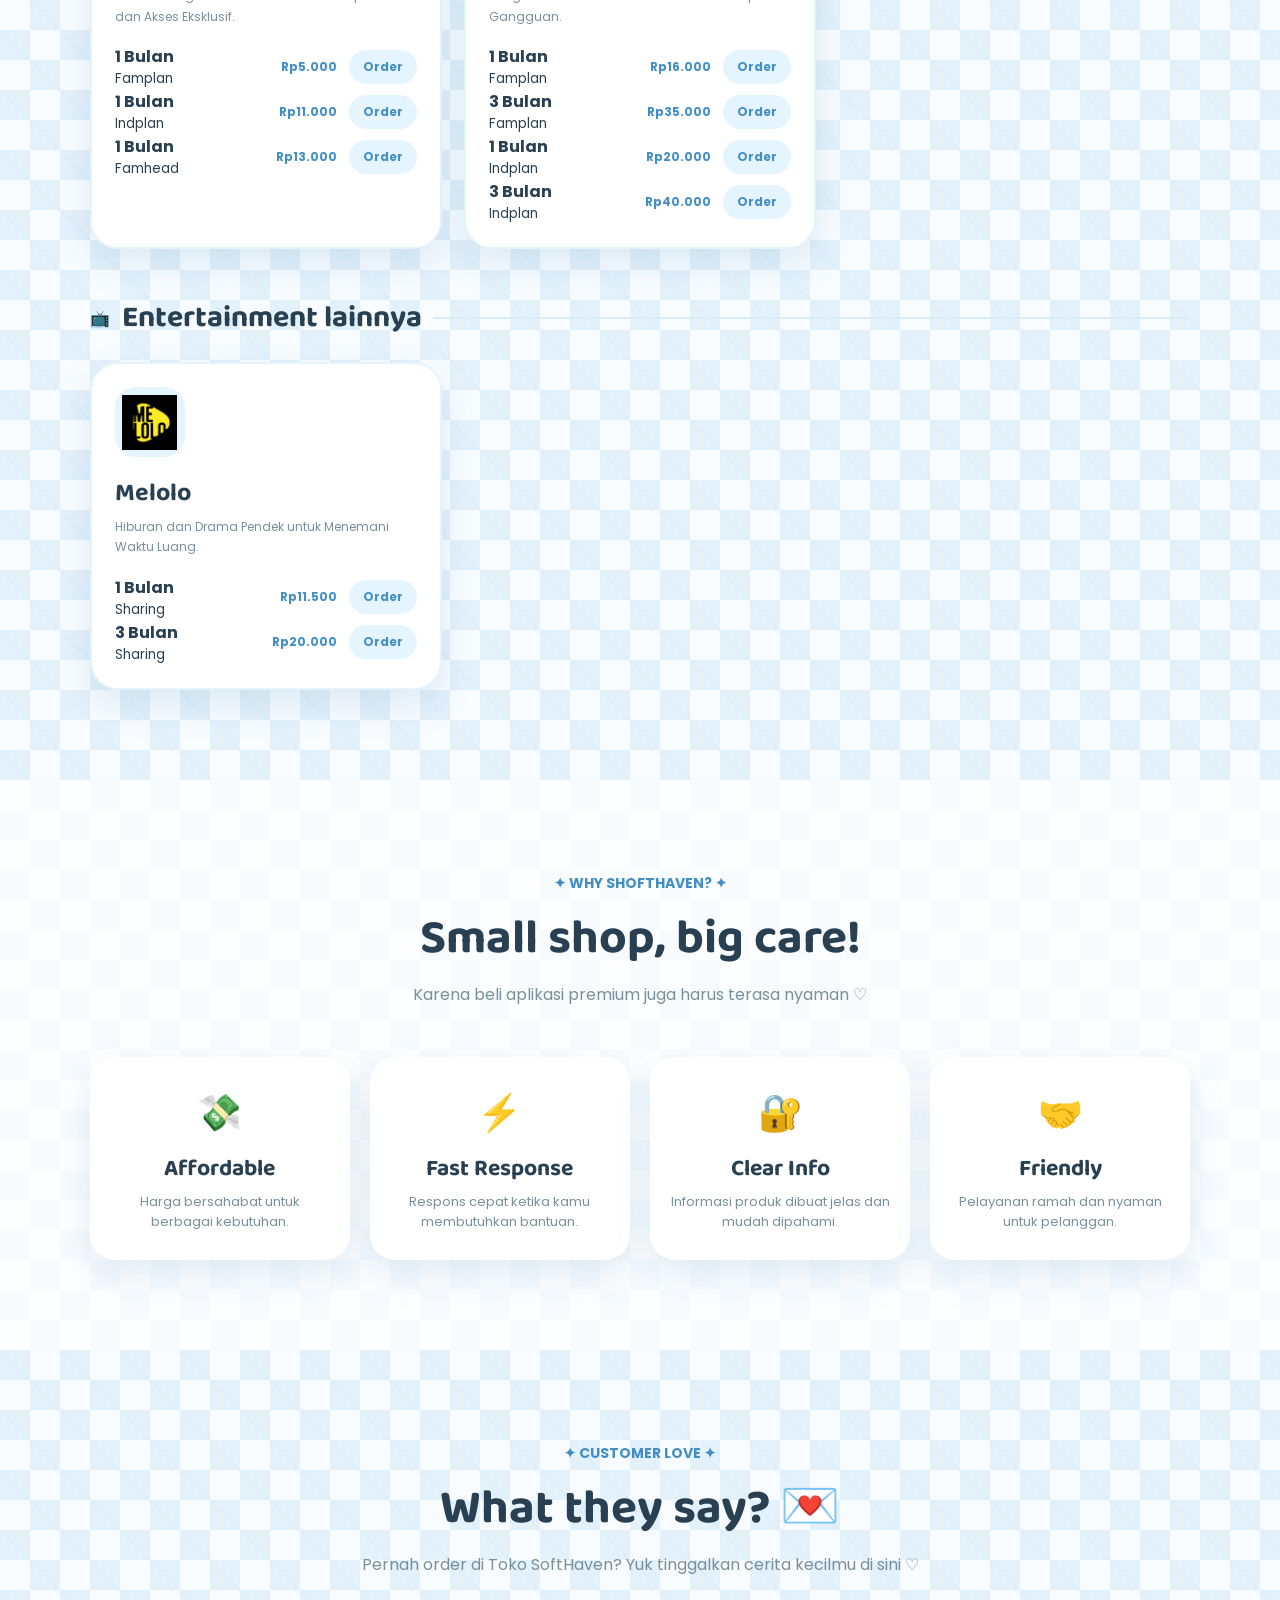
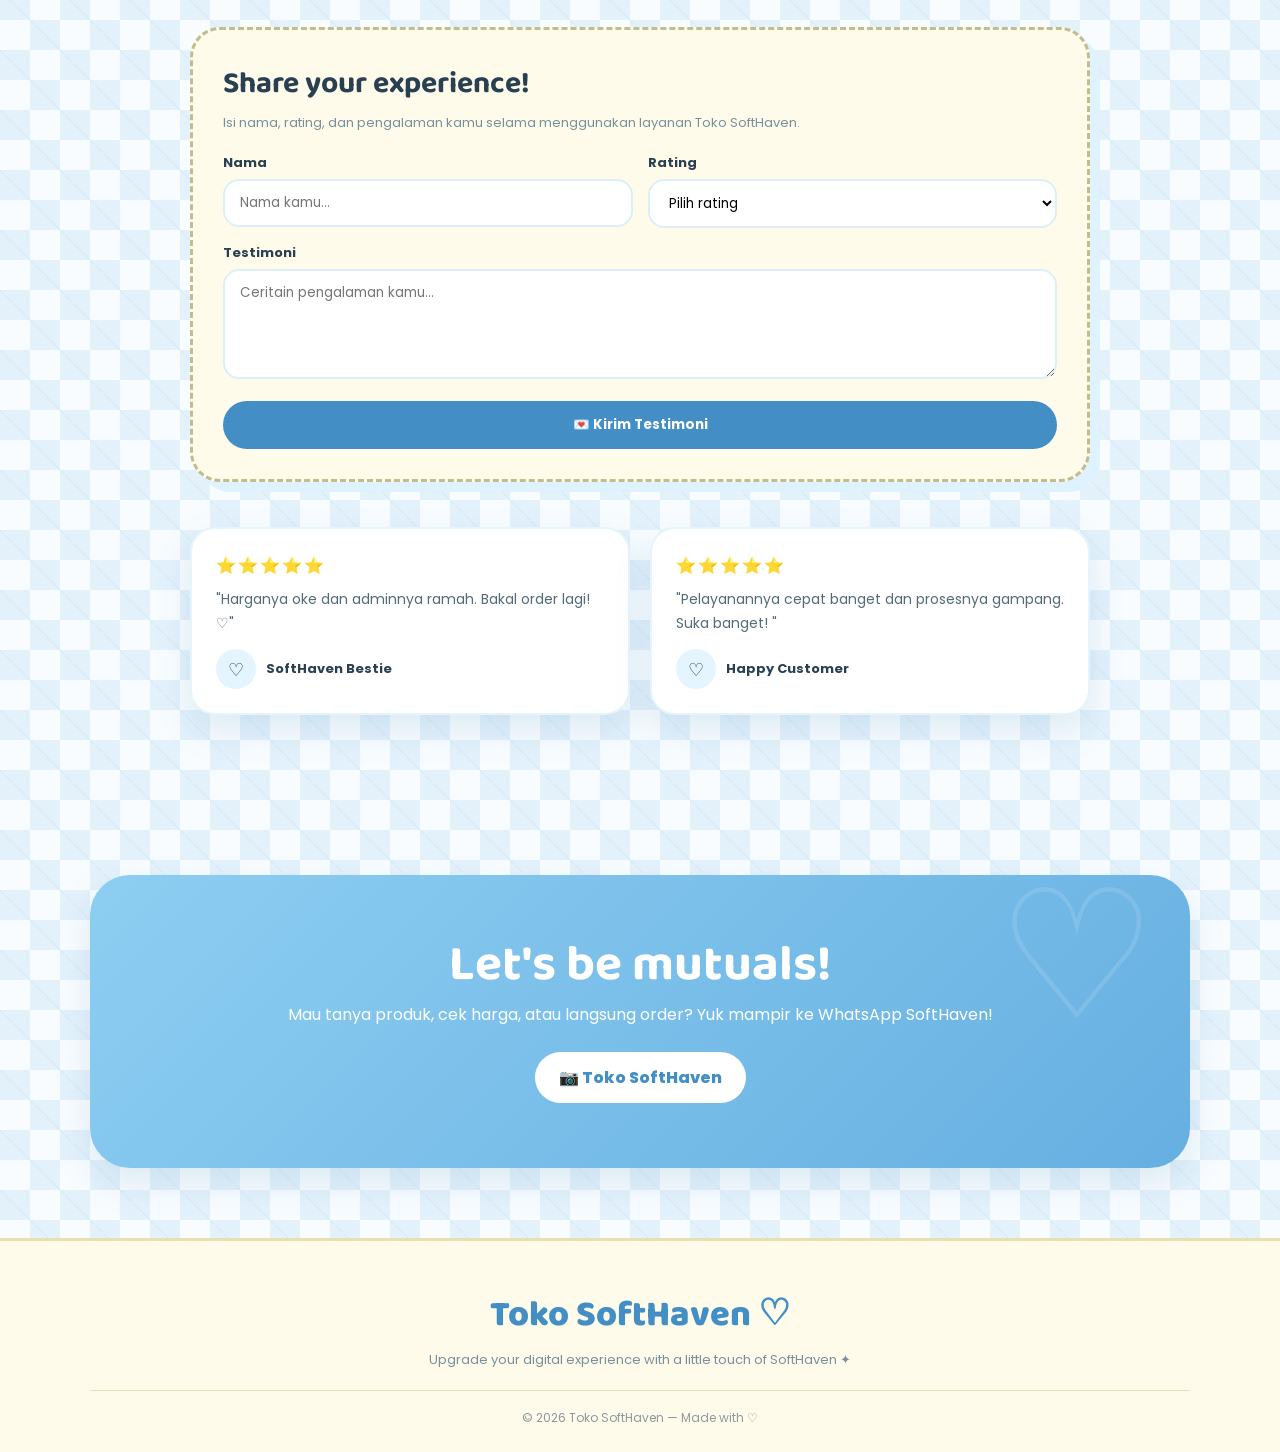
==== commit ad4b2b24: "Menambahkan Produk" ====
--- a/index.html
+++ b/index.html
@@ -1887,7 +1887,7 @@
 
                 <div class="product-logo">
                     <img
-                        src="assets/scribd.png"
+                        src="assets/Scribd.png"
                         alt="Scribd"
                     >
                 </div>
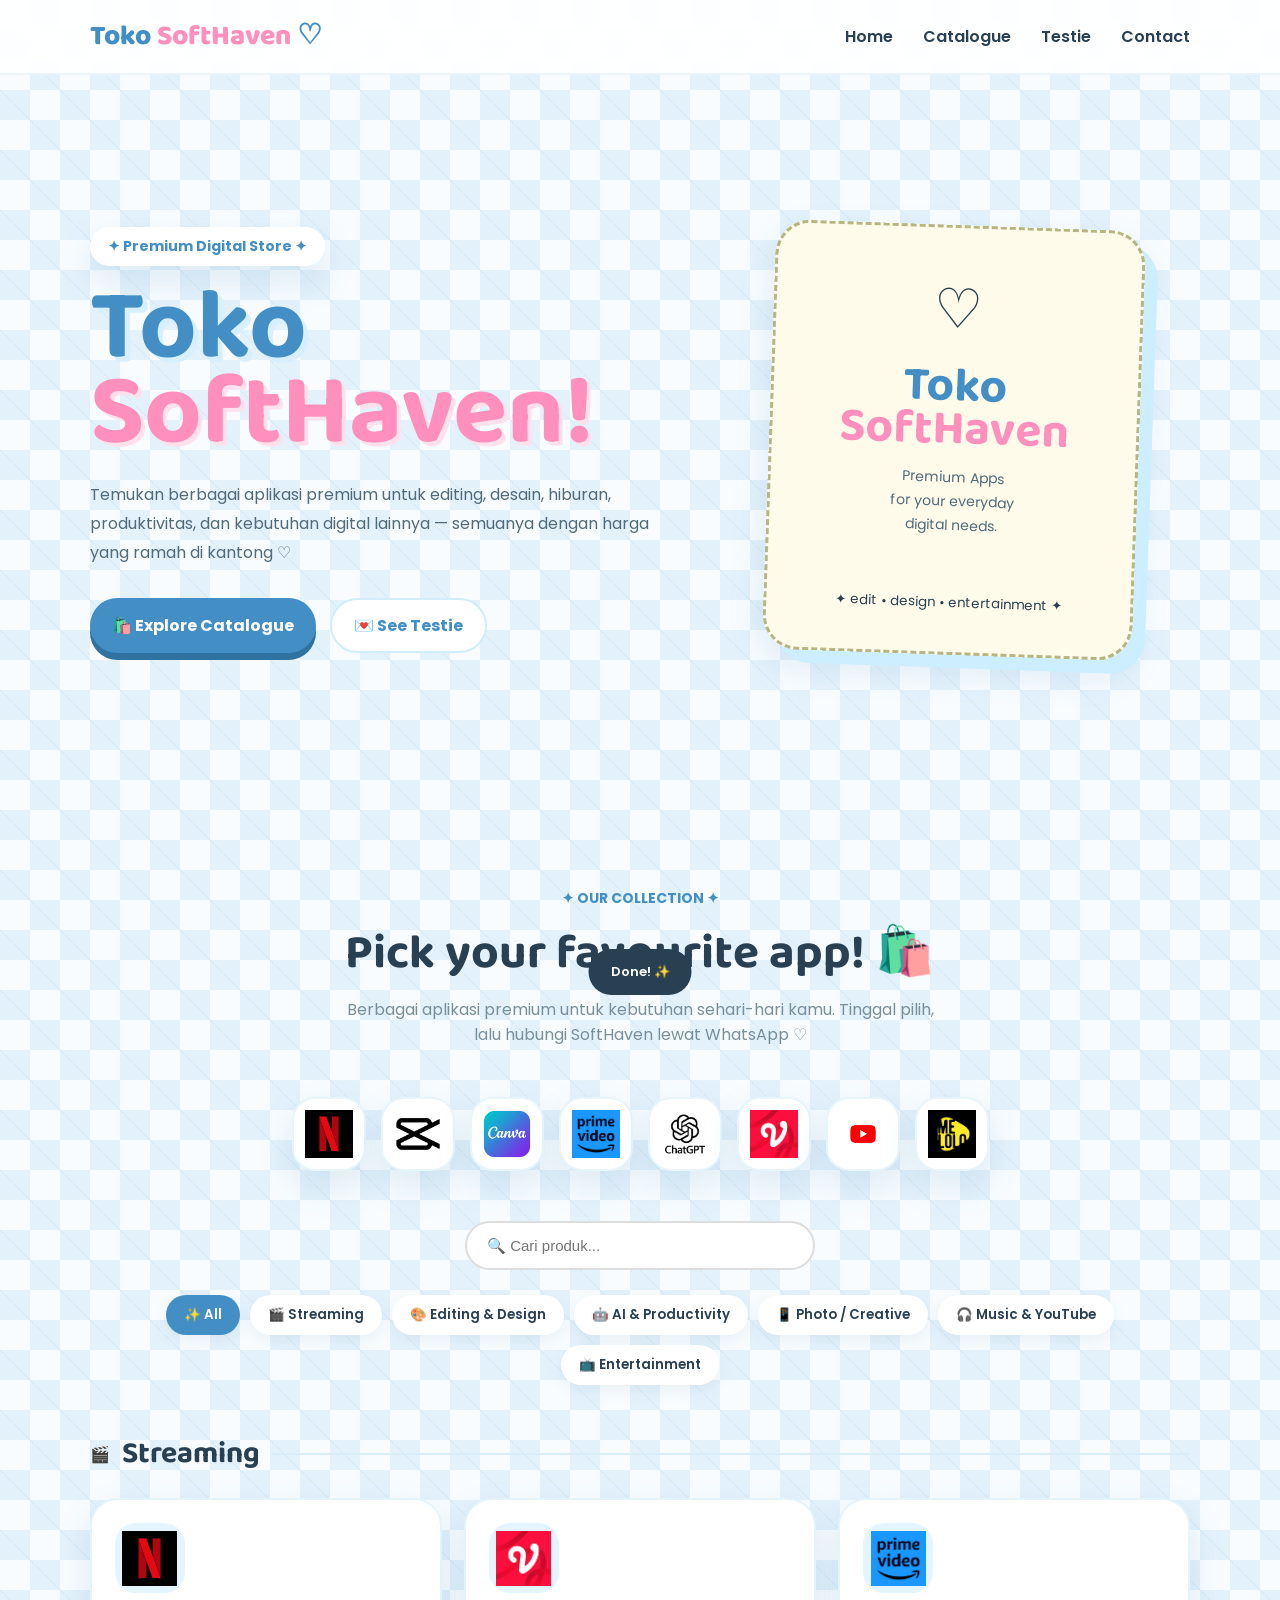
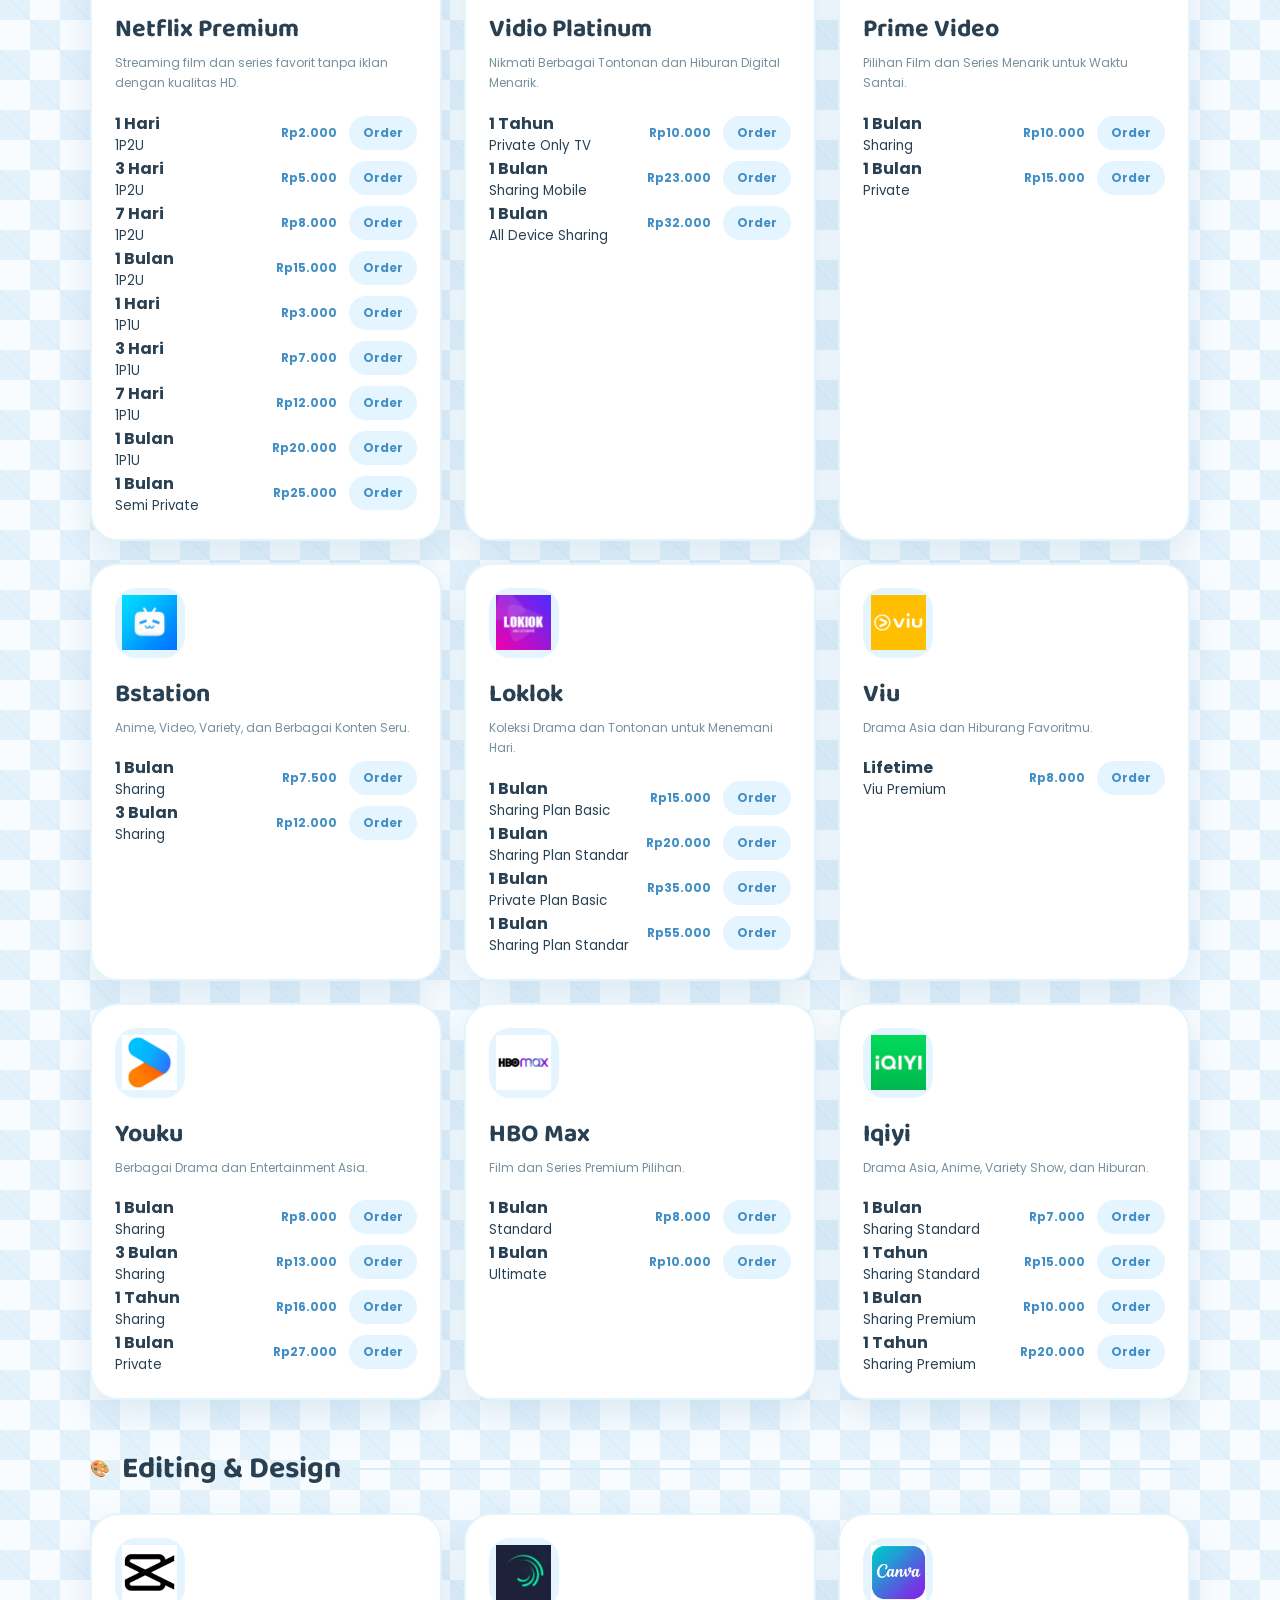
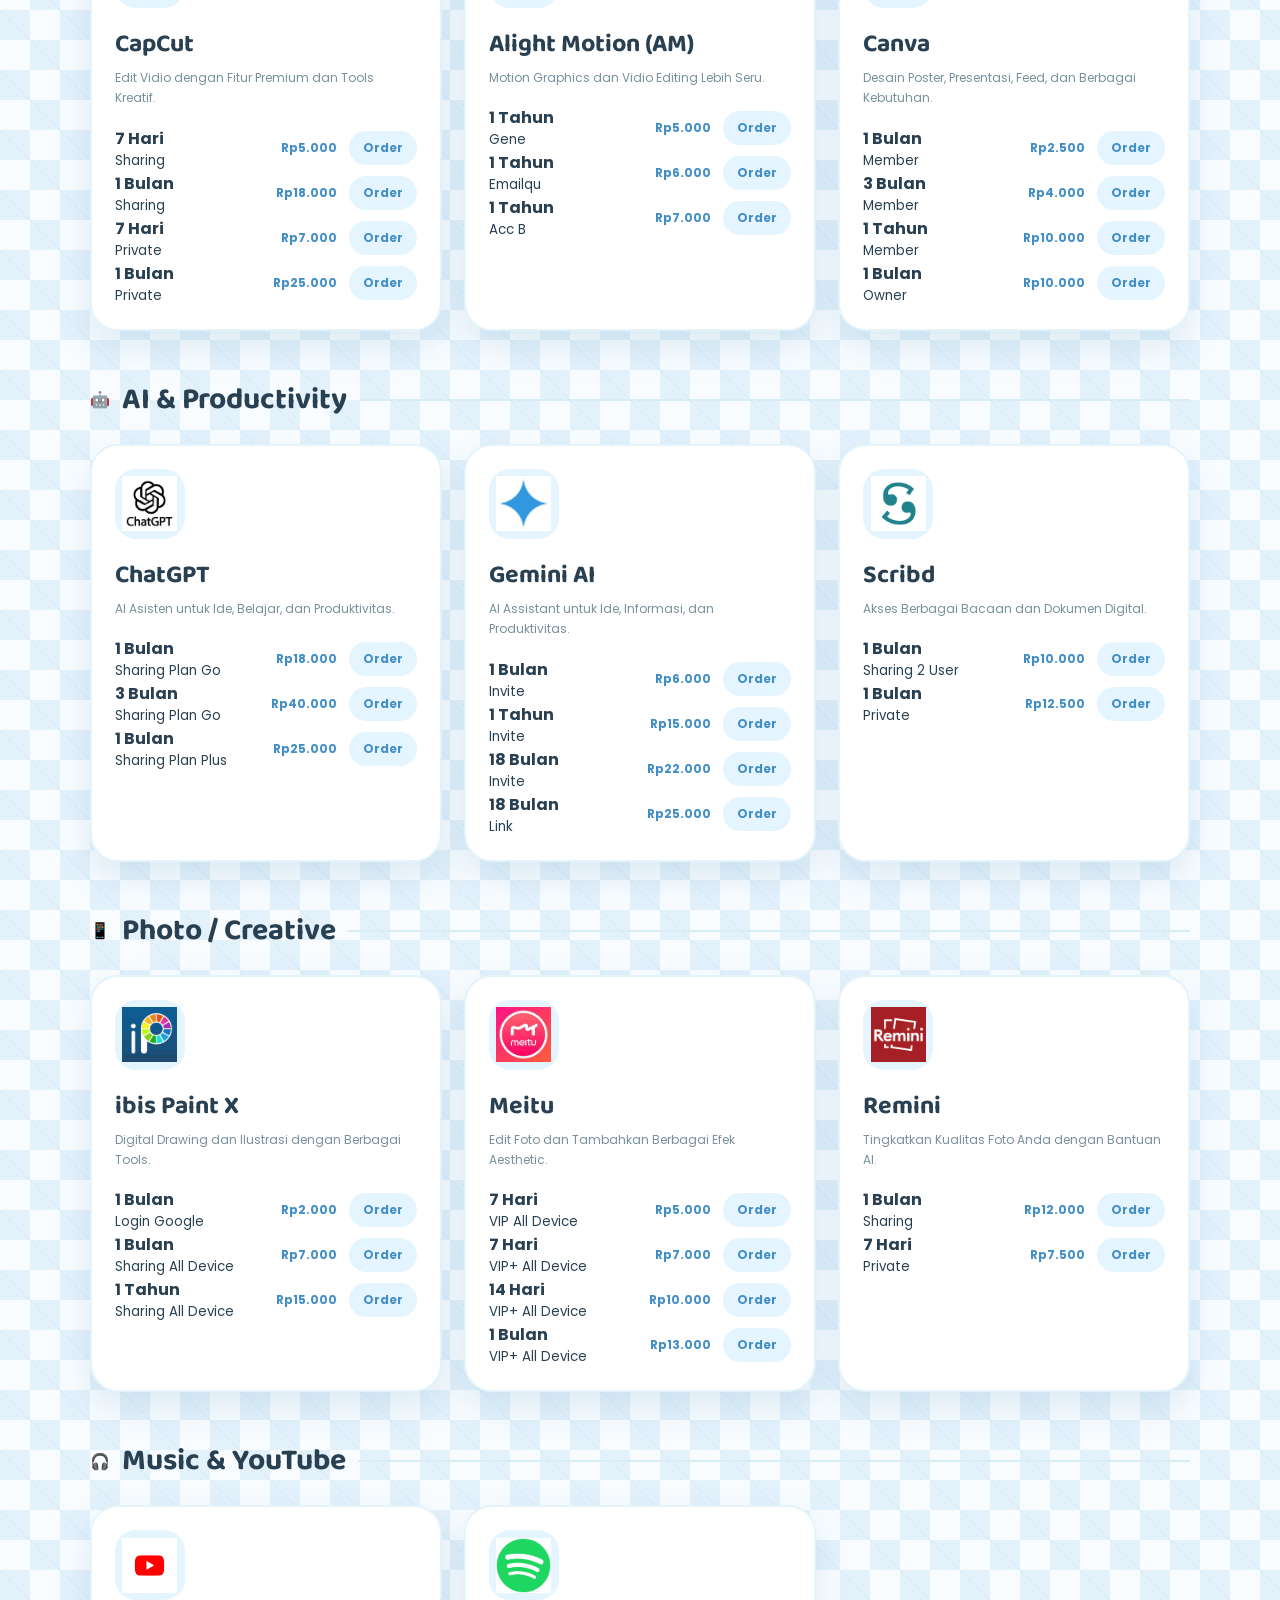
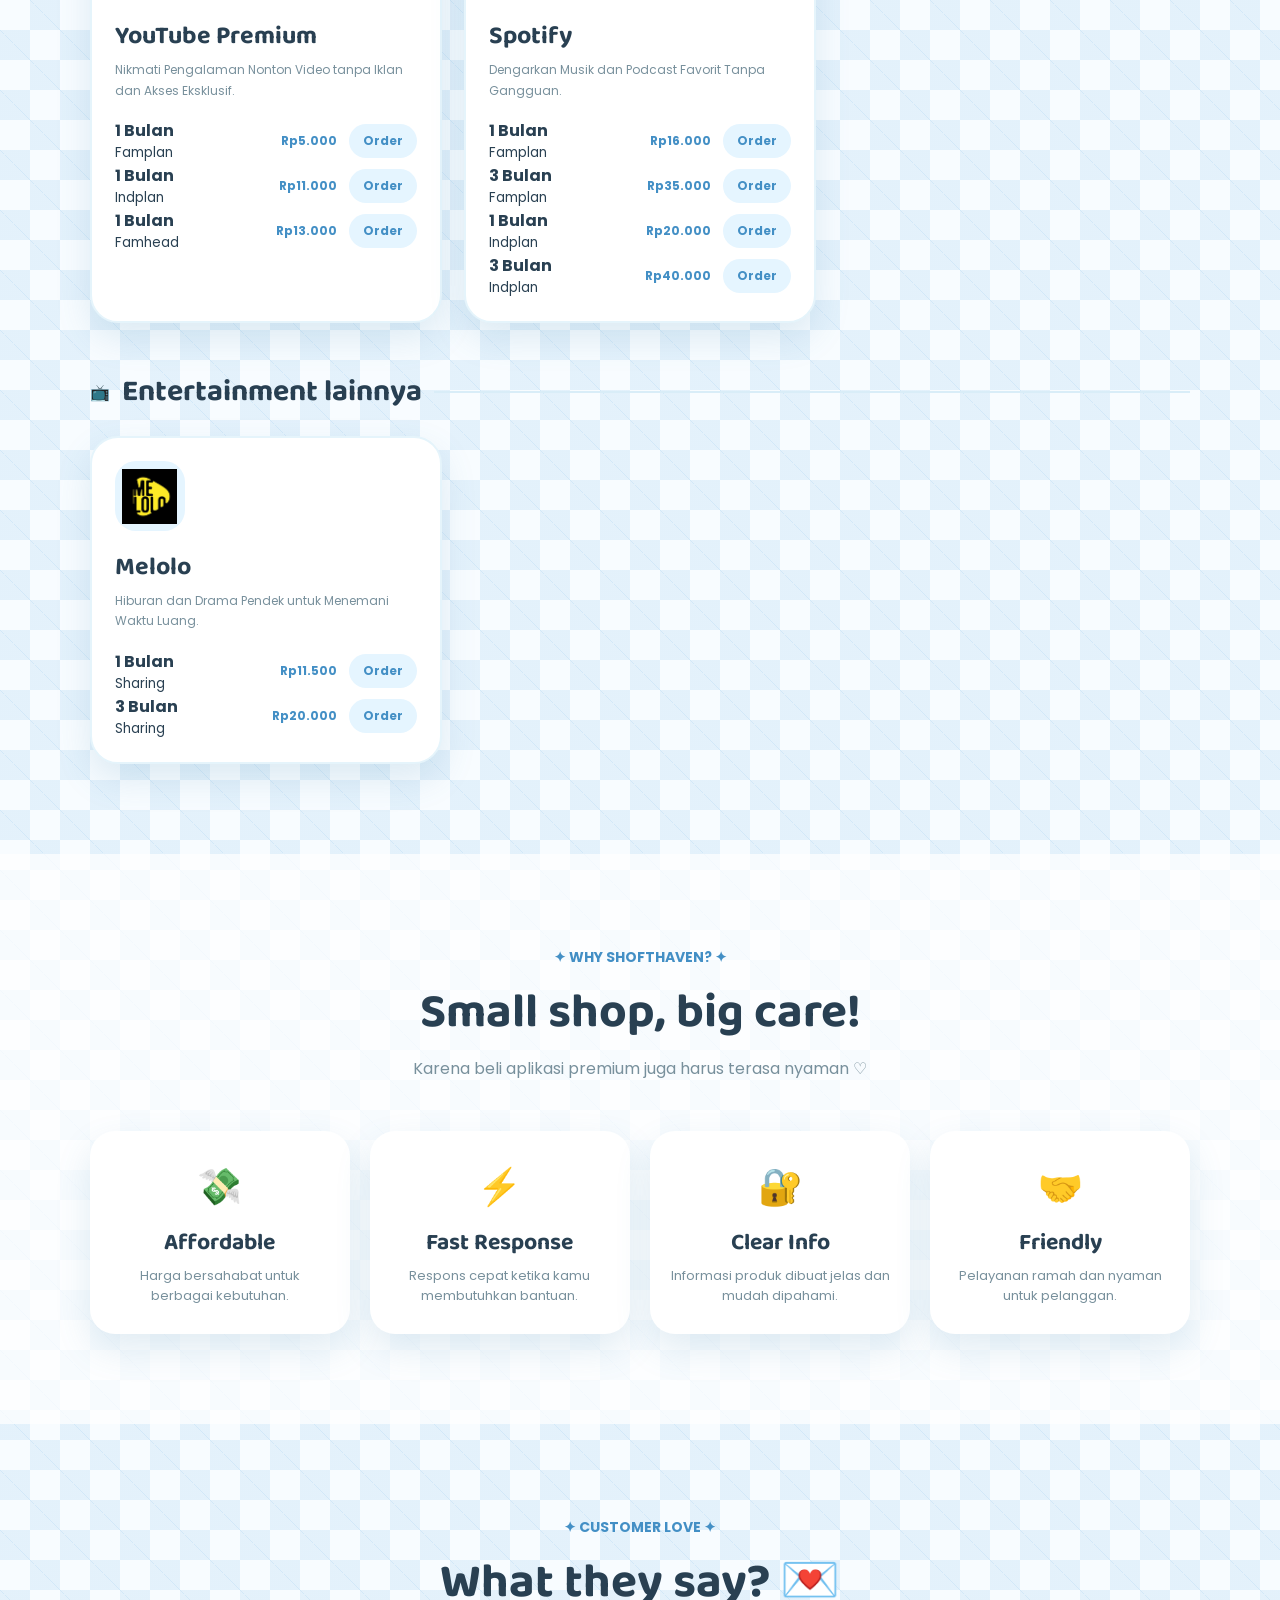
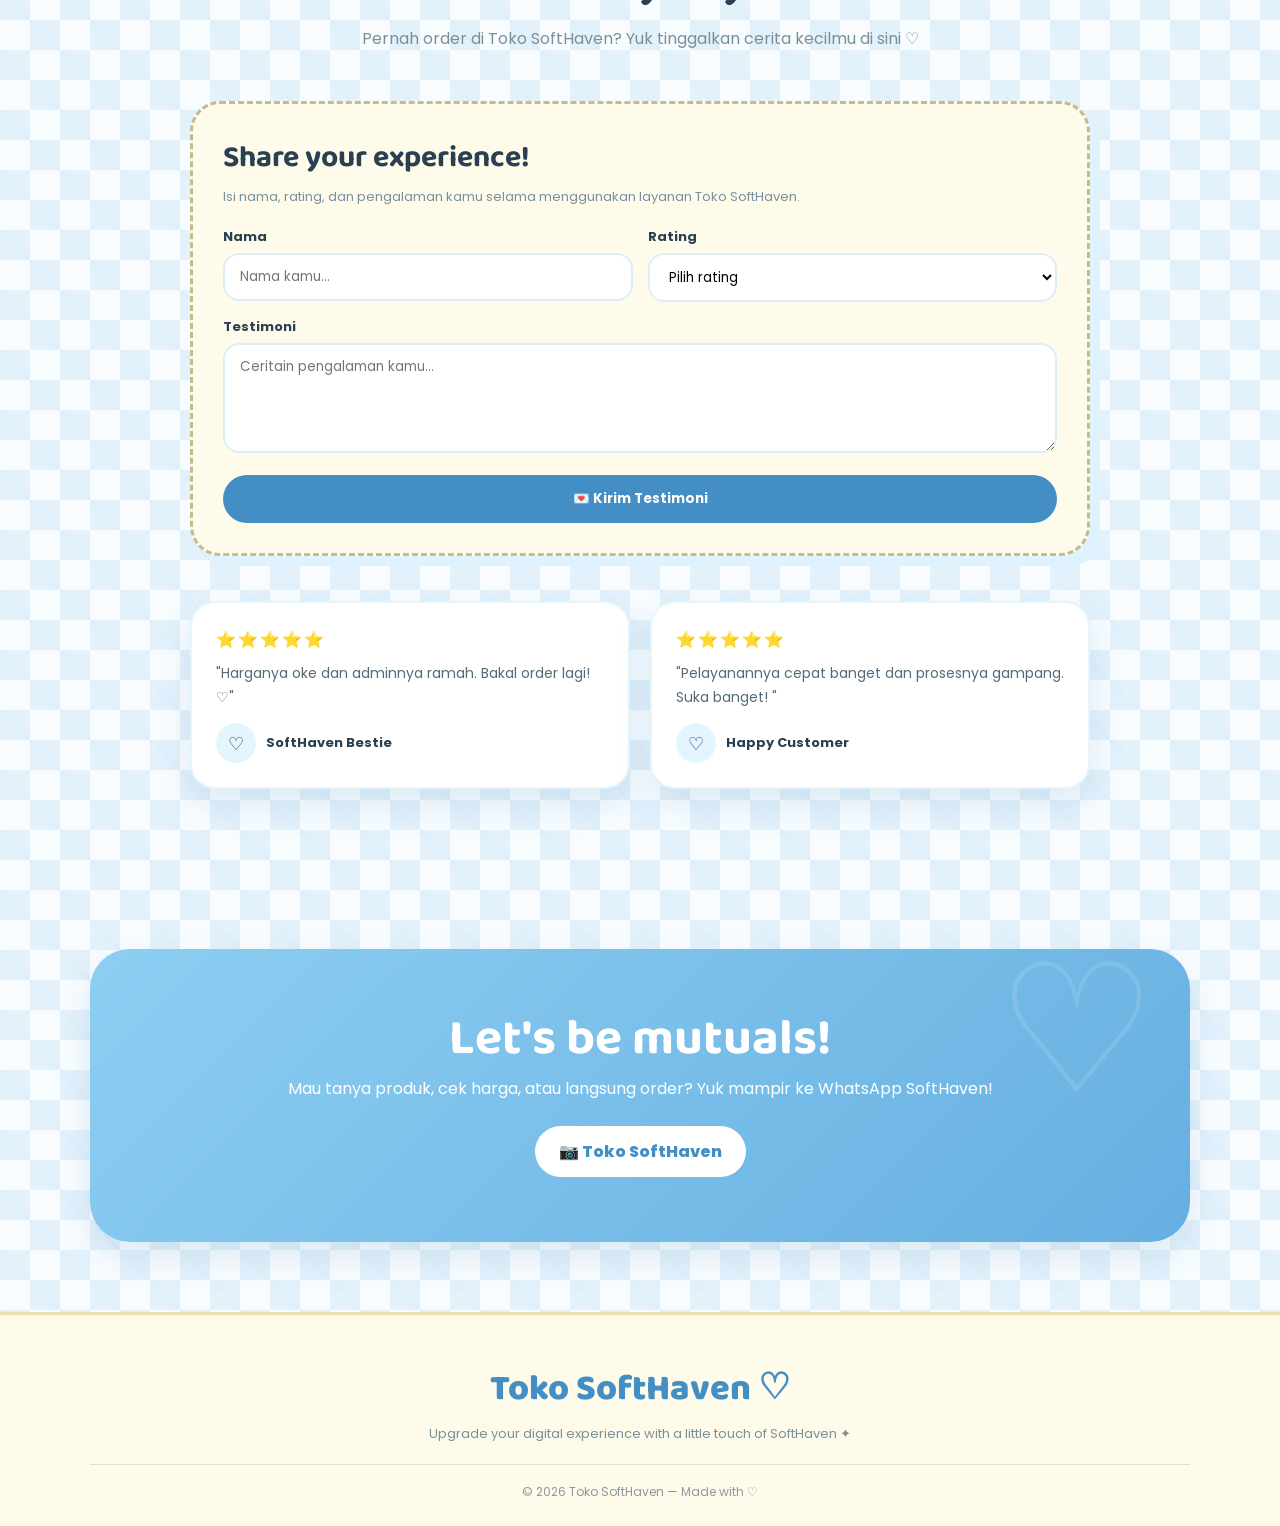
==== commit 52fa9062: "Menambahkan Fitur Searching" ====
--- a/index.html
+++ b/index.html
@@ -368,6 +368,15 @@
     <!-- =================================================
          FILTER
     ================================================== -->
+
+    <div class="search-box">
+        <input 
+            type="text" 
+            id="searchProduct" 
+            placeholder="🔍 Cari produk..."
+            onkeyup="searchProduct()"
+        >
+    </div>
 
     <div class="filters">
 
--- a/css/style.css
+++ b/css/style.css
@@ -679,6 +679,27 @@
     FILTER
 ====================================================== */
 
+.search-box {
+    display: flex;
+    justify-content: center;
+    margin-bottom: 25px;
+}
+
+.search-box input {
+    width: 350px;
+    padding: 14px 20px;
+    border-radius: 30px;
+    border: 2px solid #ddd;
+    font-size: 15px;
+    outline: none;
+    transition: 0.3s;
+}
+
+.search-box input:focus {
+    border-color: #ff8fab;
+    box-shadow: 0 0 10px rgba(255,143,171,0.3);
+}
+
 .filters {
 
     display: flex;
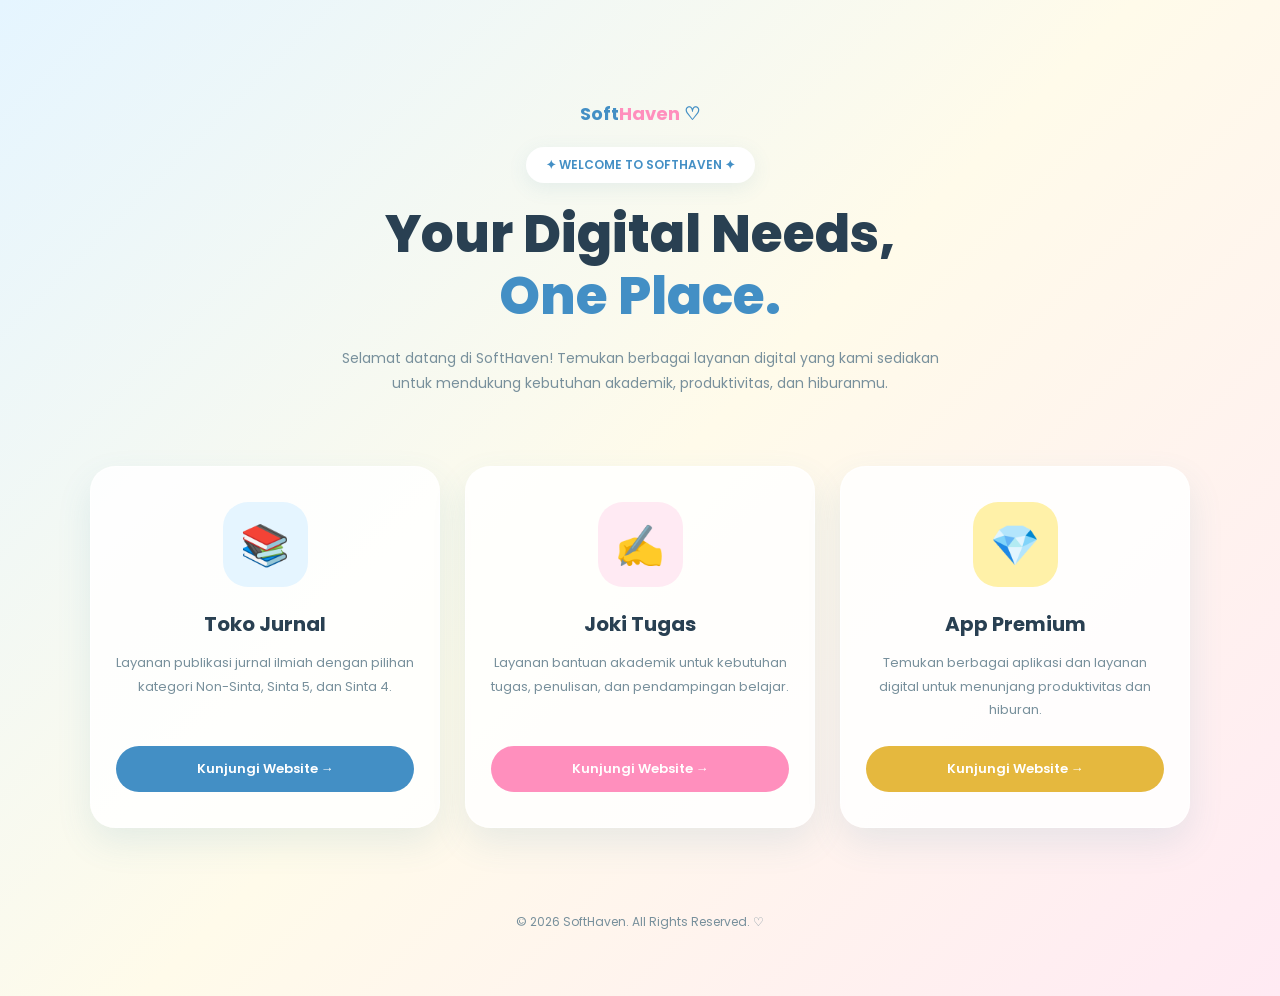
==== commit c02adad3: "Menambahkan Tampilan Utama" ====
--- a/index.html
+++ b/index.html
@@ -1,2905 +1,275 @@
+
 <!DOCTYPE html>
 <html lang="id">
-
 <head>
-
     <meta charset="UTF-8">
-
-    <meta
-        name="viewport"
-        content="width=device-width, initial-scale=1.0"
-    >
-
-    <title>
-        Toko SoftHaven — Premium Digital Store
-    </title>
-
-
-    <!-- =====================================================
-         GOOGLE FONT
-    ====================================================== -->
-
-    <link
-        rel="preconnect"
-        href="https://fonts.googleapis.com"
-    >
-
-    <link
-        rel="preconnect"
-        href="https://fonts.gstatic.com"
-        crossorigin
-    >
-
-    <link
-        href="https://fonts.googleapis.com/css2?family=Baloo+2:wght@400;500;600;700;800&family=Poppins:wght@400;500;600;700&display=swap"
-        rel="stylesheet"
-    >
-
-    <link
-        rel="stylesheet"
-        href="css/style.css"
-    >
-
+    <meta name="viewport" content="width=device-width, initial-scale=1.0">
+    <title>SoftHaven | Digital Store</title>
+
+    <link href="https://fonts.googleapis.com/css2?family=Poppins:wght@400;500;600;700;800&display=swap" rel="stylesheet">
+
+    <style>
+        * {
+            margin: 0;
+            padding: 0;
+            box-sizing: border-box;
+            font-family: 'Poppins', sans-serif;
+        }
+
+        body {
+            min-height: 100vh;
+            background: linear-gradient(135deg, #e5f5ff, #fffbea, #ffeaf3);
+            color: #294052;
+            padding: 40px 20px;
+        }
+
+        .container {
+            max-width: 1100px;
+            margin: auto;
+        }
+
+        header {
+            text-align: center;
+            padding: 60px 20px 45px;
+        }
+
+        .logo {
+            font-size: 18px;
+            font-weight: 700;
+            color: #438fc5;
+            margin-bottom: 20px;
+        }
+
+        .logo span {
+            color: #ff8fbd;
+        }
+
+        .badge {
+            display: inline-block;
+            background: white;
+            color: #438fc5;
+            padding: 9px 20px;
+            border-radius: 30px;
+            font-size: 12px;
+            font-weight: 600;
+            margin-bottom: 20px;
+            box-shadow: 0 5px 20px rgba(69,137,176,.1);
+        }
+
+        header h1 {
+            font-size: clamp(32px, 5vw, 52px);
+            font-weight: 800;
+            line-height: 1.2;
+            margin-bottom: 18px;
+        }
+
+        header h1 span {
+            color: #438fc5;
+        }
+
+        header p {
+            max-width: 600px;
+            margin: auto;
+            color: #78909c;
+            font-size: 14px;
+            line-height: 1.8;
+        }
+
+        .services {
+            display: grid;
+            grid-template-columns: repeat(3, 1fr);
+            gap: 25px;
+            margin: 25px 0 60px;
+        }
+
+        .card {
+            background: rgba(255,255,255,.85);
+            border-radius: 25px;
+            padding: 35px 25px;
+            text-align: center;
+            box-shadow: 0 15px 35px rgba(69,137,176,.12);
+            transition: .3s ease;
+            border: 1px solid rgba(255,255,255,.8);
+        }
+
+        .card:hover {
+            transform: translateY(-8px);
+            box-shadow: 0 20px 40px rgba(69,137,176,.2);
+        }
+
+        .icon {
+            width: 85px;
+            height: 85px;
+            border-radius: 25px;
+            display: flex;
+            align-items: center;
+            justify-content: center;
+            font-size: 40px;
+            margin: 0 auto 22px;
+        }
+
+        .journal .icon {
+            background: #e5f5ff;
+        }
+
+        .joki .icon {
+            background: #ffeaf3;
+        }
+
+        .premium .icon {
+            background: #fff1a8;
+        }
+
+        .card h2 {
+            font-size: 20px;
+            margin-bottom: 12px;
+        }
+
+        .card p {
+            color: #78909c;
+            font-size: 13px;
+            line-height: 1.8;
+            min-height: 70px;
+            margin-bottom: 25px;
+        }
+
+        .btn {
+            display: inline-block;
+            width: 100%;
+            padding: 13px 20px;
+            border-radius: 30px;
+            background: #438fc5;
+            color: white;
+            text-decoration: none;
+            font-size: 13px;
+            font-weight: 600;
+            transition: .3s;
+        }
+
+        .btn:hover {
+            background: #3478ab;
+            transform: scale(1.03);
+        }
+
+        .joki .btn {
+            background: #ff8fbd;
+        }
+
+        .joki .btn:hover {
+            background: #f36da5;
+        }
+
+        .premium .btn {
+            background: #e5b83e;
+        }
+
+        .premium .btn:hover {
+            background: #d5a72e;
+        }
+
+        footer {
+            text-align: center;
+            padding: 25px 10px;
+            color: #78909c;
+            font-size: 12px;
+        }
+
+        @media (max-width: 768px) {
+            .services {
+                grid-template-columns: repeat(2, 1fr);
+            }
+        }
+
+        @media (max-width: 520px) {
+            body {
+                padding: 20px 15px;
+            }
+
+            header {
+                padding: 45px 10px 30px;
+            }
+
+            .services {
+                grid-template-columns: 1fr;
+                gap: 20px;
+            }
+
+            .card {
+                padding: 30px 25px;
+            }
+        }
+    </style>
 </head>
 
-
 <body>
 
-
-<!-- =====================================================
-     NAVBAR
-====================================================== -->
-
-<nav>
-
-    <div class="logo">
-
-        Toko
-        <span>SoftHaven</span>
-        ♡
+    <div class="container">
+
+        <header>
+            <div class="logo">Soft<span>Haven</span> ♡</div>
+
+            <div class="badge">✦ WELCOME TO SOFTHAVEN ✦</div>
+
+            <h1>
+                Your Digital Needs,<br>
+                <span>One Place.</span>
+            </h1>
+
+            <p>
+                Selamat datang di SoftHaven! Temukan berbagai layanan
+                digital yang kami sediakan untuk mendukung kebutuhan
+                akademik, produktivitas, dan hiburanmu.
+            </p>
+        </header>
+
+        <main class="services">
+
+            <!-- JURNAL -->
+            <div class="card journal">
+                <div class="icon">📚</div>
+                <h2>Toko Jurnal</h2>
+                <p>
+                    Layanan publikasi jurnal ilmiah dengan pilihan
+                    kategori Non-Sinta, Sinta 5, dan Sinta 4.
+                </p>
+                <a href="./SoftHaven/Jurnal/index.html" class="btn">
+                    Kunjungi Website →
+                </a>
+            </div>
+
+            <!-- JOKI TUGAS -->
+            <div class="card joki">
+                <div class="icon">✍️</div>
+                <h2>Joki Tugas</h2>
+                <p>
+                    Layanan bantuan akademik untuk kebutuhan tugas,
+                    penulisan, dan pendampingan belajar.
+                </p>
+                <a href="./SoftHaven/Joki Tugas/index.html" class="btn">
+                    Kunjungi Website →
+                </a>
+            </div>
+
+            <!-- APP PREMIUM -->
+            <div class="card premium">
+                <div class="icon">💎</div>
+                <h2>App Premium</h2>
+                <p>
+                    Temukan berbagai aplikasi dan layanan digital
+                    untuk menunjang produktivitas dan hiburan.
+                </p>
+                <a href="./SoftHaven/App Premium/index.html" class="btn">
+                    Kunjungi Website →
+                </a>
+            </div>
+
+        </main>
+
+        <footer>
+            © 2026 SoftHaven. All Rights Reserved. ♡
+        </footer>
 
     </div>
 
-
-    <ul
-        class="nav-links"
-        id="navLinks"
-    >
-
-        <li>
-            <a href="#home">
-                Home
-            </a>
-        </li>
-
-        <li>
-            <a href="#catalogue">
-                Catalogue
-            </a>
-        </li>
-
-        <li>
-            <a href="#testie">
-                Testie
-            </a>
-        </li>
-
-        <li>
-            <a href="#contact">
-                Contact
-            </a>
-        </li>
-
-    </ul>
-
-
-    <div
-        class="menu-btn"
-        onclick="toggleMenu()"
-    >
-
-        ☰
-
-    </div>
-
-</nav>
-
-
-
-
-
-<!-- =====================================================
-     HERO
-====================================================== -->
-
-<section
-    class="hero"
-    id="home"
->
-
-    <div class="hero-content">
-
-        <div class="badge">
-
-            ✦ Premium Digital Store ✦
-
-        </div>
-
-
-        <h1>
-
-            Toko
-            <br>
-
-            <span>SoftHaven!</span>
-
-        </h1>
-
-
-        <p>
-
-            Temukan berbagai aplikasi premium
-            untuk editing, desain, hiburan,
-            produktivitas, dan kebutuhan digital
-            lainnya — semuanya dengan harga
-            yang ramah di kantong ♡
-
-        </p>
-
-
-        <div class="buttons">
-
-            <a
-                href="#catalogue"
-                class="btn btn-primary"
-            >
-
-                🛍️ Explore Catalogue
-
-            </a>
-
-
-            <a
-                href="#testie"
-                class="btn btn-secondary"
-            >
-
-                💌 See Testie
-
-            </a>
-
-        </div>
-
-    </div>
-
-
-    <div class="hero-visual">
-
-        <div class="hero-card">
-
-            <div class="heart">
-                ♡
-            </div>
-
-
-            <h2>
-
-                Toko
-                <br>
-
-                <span>SoftHaven</span>
-
-            </h2>
-
-
-            <p>
-
-                Premium Apps
-                <br>
-
-                for your everyday
-                <br>
-
-                digital needs.
-
-            </p>
-
-
-            <br>
-
-
-            <small>
-
-                ✦ edit • design • entertainment ✦
-
-            </small>
-
-        </div>
-
-    </div>
-
-</section>
-
-
-
-<!-- =====================================================
-     CATALOGUE
-====================================================== -->
-
-<section
-    id="catalogue"
->
-
-    <div class="section-title">
-
-        <span class="section-tag">
-
-            ✦ OUR COLLECTION ✦
-
-        </span>
-
-
-        <h2>
-
-            Pick your favourite app! 🛍️
-
-        </h2>
-
-
-        <p>
-
-            Berbagai aplikasi premium untuk
-            kebutuhan sehari-hari kamu.
-            Tinggal pilih, lalu hubungi SoftHaven
-            lewat WhatsApp ♡
-
-        </p>
-
-    </div>
-
-
-
-    <!-- =================================================
-         LOGO SHOWCASE
-    ================================================== -->
-
-    <div class="app-showcase">
-
-
-        <div class="app-bubble">
-
-            <img
-                src="assets/Netflix.png"
-                alt="Netflix"
-            >
-
-            <small>Netflix</small>
-
-        </div>
-
-
-        <div class="app-bubble">
-
-            <img
-                src="assets/capcut.png"
-                alt="CapCut"
-            >
-
-            <small>CapCut</small>
-
-        </div>
-
-
-        <div class="app-bubble">
-
-            <img
-                src="assets/canva.png"
-                alt="Canva"
-            >
-
-            <small>Canva</small>
-
-        </div>
-
-
-        <div class="app-bubble">
-
-            <img
-                src="assets/primevideo.png"
-                alt="Prime Video"
-            >
-
-            <small>Prime Video</small>
-
-        </div>
-
-
-        <div class="app-bubble">
-
-            <img
-                src="assets/ChatGPT.png"
-                alt="ChatGPT"
-            >
-
-            <small>ChatGPT</small>
-
-        </div>
-
-
-        <div class="app-bubble">
-
-            <img
-                src="assets/vidio.png"
-                alt="Vidio"
-            >
-
-            <small>Vidio</small>
-
-        </div>
-
-
-        <div class="app-bubble">
-
-            <img
-                src="assets/youtube.png"
-                alt="YouTube"
-            >
-
-            <small>YouTube</small>
-
-        </div>
-
-
-        <div class="app-bubble">
-
-            <img
-                src="assets/melolo.png"
-                alt="Melolo"
-            >
-
-            <small>Melolo</small>
-
-        </div>
-
-    </div>
-
-
-
-    <!-- =================================================
-         FILTER
-    ================================================== -->
-
-    <div class="search-box">
-        <input 
-            type="text" 
-            id="searchProduct" 
-            placeholder="🔍 Cari produk..."
-            onkeyup="searchProduct()"
-        >
-    </div>
-
-    <div class="filters">
-
-        <button
-            class="filter-btn active"
-            onclick="filterProducts('all', this)"
-        >
-            ✨ All
-        </button>
-
-
-        <button
-            class="filter-btn"
-            onclick="filterProducts('streaming', this)"
-        >
-            🎬 Streaming
-        </button>
-
-
-        <button
-            class="filter-btn"
-            onclick="filterProducts('editing', this)"
-        >
-            🎨 Editing & Design
-        </button>
-
-
-        <button
-            class="filter-btn"
-            onclick="filterProducts('ai', this)"
-        >
-            🤖 AI & Productivity
-        </button>
-
-
-        <button
-            class="filter-btn"
-            onclick="filterProducts('photo', this)"
-        >
-            📱 Photo / Creative
-        </button>
-
-
-        <button
-            class="filter-btn"
-            onclick="filterProducts('music', this)"
-        >
-            🎧 Music & YouTube
-        </button>
-
-
-        <button
-            class="filter-btn"
-            onclick="filterProducts('entertainment', this)"
-        >
-            📺 Entertainment
-        </button>
-
-    </div>
-
-
-
-    <!-- =================================================
-         STREAMING
-    ================================================== -->
-
-    <div
-        class="catalogue-category"
-        data-category-section="streaming"
-    >
-
-        <div class="category-title">
-
-            <span>🎬</span>
-
-            <h3>
-                Streaming
-            </h3>
-
-            <div class="category-line"></div>
-
-        </div>
-
-
-        <div class="products">
-
-
-            <!-- NETFLIX -->
-            <div
-                class="product-card"
-                data-category="streaming"
-            >
-
-                <div class="product-logo">
-                    <img
-                        src="assets/Netflix.png"
-                        alt="Netflix"
-                    >
-                </div>
-
-                <h4>Netflix Premium</h4>
-
-                <p>
-                    Streaming film dan series favorit
-                    tanpa iklan dengan kualitas HD.
-                </p>
-
-                <div class="product-plans">
-
-                    <div class="plan-item">
-                        <div>
-                            <strong>1 Hari</strong>
-                            <small>1P2U</small>
-                        </div>
-
-                        <div class="plan-action">
-                            <span class="price">
-                                Rp2.000
-                            </span>
-
-                            <button
-                                class="order-btn"
-                                onclick="orderProduct('Netflix','1 Hari','Rp2.000')"
-                            >
-                                Order
-                            </button>
-                        </div>
-                    </div>
-
-                    <div class="plan-item">
-                        <div>
-                            <strong>3 Hari</strong>
-                            <small>1P2U</small>
-                        </div>
-
-                        <div class="plan-action">
-                            <span class="price">
-                                Rp5.000
-                            </span>
-
-                            <button
-                                class="order-btn"
-                                onclick="orderProduct('Netflix','3 Hari','Rp5.000')"
-                            >
-                                Order
-                            </button>
-                        </div>
-                    </div>
-
-                    <div class="plan-item">
-                        <div>
-                            <strong>7 Hari</strong>
-                            <small>1P2U</small>
-                        </div>
-
-                        <div class="plan-action">
-                            <span class="price">
-                                Rp8.000
-                            </span>
-
-                            <button
-                                class="order-btn"
-                                onclick="orderProduct('Netflix','7 Hari','Rp8.000')"
-                            >
-                                Order
-                            </button>
-                        </div>
-                    </div>
-
-                    <div class="plan-item popular">
-                        <div>
-                            <strong>1 Bulan</strong>
-                            <small>1P2U</small>
-                        </div>
-
-                        <div class="plan-action">
-                            <span class="price">
-                                Rp15.000
-                            </span>
-
-                            <button
-                                class="order-btn"
-                                onclick="orderProduct('Netflix','1 Bulan','Rp15.000')"
-                            >
-                                Order
-                            </button>
-                        </div>
-                    </div>
-
-                    <div class="plan-item popular">
-                        <div>
-                            <strong>1 Hari</strong>
-                            <small>1P1U</small>
-                        </div>
-
-                        <div class="plan-action">
-                            <span class="price">
-                                Rp3.000
-                            </span>
-
-                            <button
-                                class="order-btn"
-                                onclick="orderProduct('Netflix','1 Hari','Rp3.000')"
-                            >
-                                Order
-                            </button>
-                        </div>
-                    </div>
-
-                    <div class="plan-item popular">
-                        <div>
-                            <strong>3 Hari</strong>
-                            <small>1P1U</small>
-                        </div>
-
-                        <div class="plan-action">
-                            <span class="price">
-                                Rp7.000
-                            </span>
-
-                            <button
-                                class="order-btn"
-                                onclick="orderProduct('Netflix','3 Hari','Rp7.000')"
-                            >
-                                Order
-                            </button>
-                        </div>
-                    </div>
-
-                    <div class="plan-item popular">
-                        <div>
-                            <strong>7 Hari</strong>
-                            <small>1P1U</small>
-                        </div>
-
-                        <div class="plan-action">
-                            <span class="price">
-                                Rp12.000
-                            </span>
-
-                            <button
-                                class="order-btn"
-                                onclick="orderProduct('Netflix','7 Hari','Rp12.000')"
-                            >
-                                Order
-                            </button>
-                        </div>
-                    </div>
-
-                    <div class="plan-item popular">
-                        <div>
-                            <strong>1 Bulan</strong>
-                            <small>1P1U</small>
-                        </div>
-
-                        <div class="plan-action">
-                            <span class="price">
-                                Rp20.000
-                            </span>
-
-                            <button
-                                class="order-btn"
-                                onclick="orderProduct('Netflix','1 Bulan','Rp20.000')"
-                            >
-                                Order
-                            </button>
-                        </div>
-                    </div>
-
-                    <div class="plan-item popular">
-                        <div>
-                            <strong>1 Bulan</strong>
-                            <small>Semi Private</small>
-                        </div>
-
-                        <div class="plan-action">
-                            <span class="price">
-                                Rp25.000
-                            </span>
-
-                            <button
-                                class="order-btn"
-                                onclick="orderProduct('Netflix','1 Bulan','Rp25.000')"
-                            >
-                                Order
-                            </button>
-                        </div>
-                    </div>
-
-                </div>
-
-            </div>
-
-
-
-            <!-- VIDIO -->
-
-            <div
-                class="product-card"
-                data-category="streaming"
-            >
-
-                <div class="product-logo">
-                    <img
-                        src="assets/vidio.png"
-                        alt="Vidio"
-                    >
-                </div>
-
-                <h4>Vidio Platinum</h4>
-
-                <p>
-                    Nikmati Berbagai Tontonan dan Hiburan Digital Menarik.
-                </p>
-
-                <div class="product-plans">
-
-                    <div class="plan-item">
-                        <div>
-                            <strong>1 Tahun</strong>
-                            <small>Private Only TV</small>
-                        </div>
-
-                        <div class="plan-action">
-                            <span class="price">
-                                Rp10.000
-                            </span>
-
-                            <button
-                                class="order-btn"
-                                onclick="orderProduct('Vidio','1 Tahun','Rp10.000')"
-                            >
-                                Order
-                            </button>
-                        </div>
-                    </div>
-
-                    <div class="plan-item">
-                        <div>
-                            <strong>1 Bulan</strong>
-                            <small>Sharing Mobile</small>
-                        </div>
-
-                        <div class="plan-action">
-                            <span class="price">
-                                Rp23.000
-                            </span>
-
-                            <button
-                                class="order-btn"
-                                onclick="orderProduct('Vidio','1 Bulan','Rp23.000')"
-                            >
-                                Order
-                            </button>
-                        </div>
-                    </div>
-
-                    <div class="plan-item">
-                        <div>
-                            <strong>1 Bulan</strong>
-                            <small>All Device Sharing</small>
-                        </div>
-
-                        <div class="plan-action">
-                            <span class="price">
-                                Rp32.000
-                            </span>
-
-                            <button
-                                class="order-btn"
-                                onclick="orderProduct('Vidio','1 Bulan','Rp32.000')"
-                            >
-                                Order
-                            </button>
-                        </div>
-                    </div>
-
-                </div>
-
-            </div>
-
-
-
-            <!-- PRIME VIDEO -->
-
-            <div
-                class="product-card"
-                data-category="streaming"
-            >
-
-                <div class="product-logo">
-                    <img
-                        src="assets/primevideo.png"
-                        alt="Prime Video"
-                    >
-                </div>
-
-                <h4>Prime Video</h4>
-
-                <p>
-                    Pilihan Film dan Series Menarik untuk Waktu Santai.
-                </p>
-
-                <div class="product-plans">
-
-                    <div class="plan-item">
-                        <div>
-                            <strong>1 Bulan</strong>
-                            <small>Sharing</small>
-                        </div>
-
-                        <div class="plan-action">
-                            <span class="price">
-                                Rp10.000
-                            </span>
-
-                            <button
-                                class="order-btn"
-                                onclick="orderProduct('Prime Video','1 Bulan','Rp10.000')"
-                            >
-                                Order
-                            </button>
-                        </div>
-                    </div>
-
-                    <div class="plan-item">
-                        <div>
-                            <strong>1 Bulan</strong>
-                            <small>Private</small>
-                        </div>
-
-                        <div class="plan-action">
-                            <span class="price">
-                                Rp15.000
-                            </span>
-
-                            <button
-                                class="order-btn"
-                                onclick="orderProduct('Prime Video','1 Bulan','Rp10.000')"
-                            >
-                                Order
-                            </button>
-                        </div>
-                    </div>
-
-                </div>
-
-            </div>
-
-
-            <!-- BSTATION -->
-
-            <div
-                class="product-card"
-                data-category="streaming"
-            >
-
-                <div class="product-logo">
-                    <img
-                        src="assets/bstation.png"
-                        alt="Bstation"
-                    >
-                </div>
-
-                <h4>Bstation</h4>
-
-                <p>
-                    Anime, Video, Variety, dan Berbagai Konten Seru.
-                </p>
-
-                <div class="product-plans">
-
-                    <div class="plan-item">
-                        <div>
-                            <strong>1 Bulan</strong>
-                            <small>Sharing</small>
-                        </div>
-
-                        <div class="plan-action">
-                            <span class="price">
-                                Rp7.500
-                            </span>
-
-                            <button
-                                class="order-btn"
-                                onclick="orderProduct('Bstation','1 Bulan','Rp7.500')"
-                            >
-                                Order
-                            </button>
-                        </div>
-                    </div>
-
-                    <div class="plan-item">
-                        <div>
-                            <strong>3 Bulan</strong>
-                            <small>Sharing</small>
-                        </div>
-
-                        <div class="plan-action">
-                            <span class="price">
-                                Rp12.000
-                            </span>
-
-                            <button
-                                class="order-btn"
-                                onclick="orderProduct('Bstation','3 Bulan','Rp12.000')"
-                            >
-                                Order
-                            </button>
-                        </div>
-                    </div>
-
-                </div>
-
-            </div>
-            
-
-            <!-- LOKLOK -->
-
-            <div
-                class="product-card"
-                data-category="streaming"
-            >
-
-                <div class="product-logo">
-                    <img
-                        src="assets/loklok.png"
-                        alt="Loklok"
-                    >
-                </div>
-
-                <h4>Loklok</h4>
-
-                <p>
-                    Koleksi Drama dan Tontonan untuk Menemani Hari.
-                </p>
-
-                <div class="product-plans">
-
-                    <div class="plan-item">
-                        <div>
-                            <strong>1 Bulan</strong>
-                            <small>Sharing Plan Basic</small>
-                        </div>
-
-                        <div class="plan-action">
-                            <span class="price">
-                                Rp15.000
-                            </span>
-
-                            <button
-                                class="order-btn"
-                                onclick="orderProduct('Loklok','1 Bulan','Rp15.000')"
-                            >
-                                Order
-                            </button>
-                        </div>
-                    </div>
-
-                    <div class="plan-item">
-                        <div>
-                            <strong>1 Bulan</strong>
-                            <small>Sharing Plan Standar</small>
-                        </div>
-
-                        <div class="plan-action">
-                            <span class="price">
-                                Rp20.000
-                            </span>
-
-                            <button
-                                class="order-btn"
-                                onclick="orderProduct('Loklok','1 Bulan','Rp20.000')"
-                            >
-                                Order
-                            </button>
-                        </div>
-                    </div>
-
-                    <div class="plan-item">
-                        <div>
-                            <strong>1 Bulan</strong>
-                            <small>Private Plan Basic</small>
-                        </div>
-
-                        <div class="plan-action">
-                            <span class="price">
-                                Rp35.000
-                            </span>
-
-                            <button
-                                class="order-btn"
-                                onclick="orderProduct('Loklok','1 Bulan','Rp35.000')"
-                            >
-                                Order
-                            </button>
-                        </div>
-                    </div>
-
-                    <div class="plan-item">
-                        <div>
-                            <strong>1 Bulan</strong>
-                            <small>Sharing Plan Standar</small>
-                        </div>
-
-                        <div class="plan-action">
-                            <span class="price">
-                                Rp55.000
-                            </span>
-
-                            <button
-                                class="order-btn"
-                                onclick="orderProduct('Loklok','1 Bulan','Rp55.000')"
-                            >
-                                Order
-                            </button>
-                        </div>
-                    </div>
-
-                </div>
-
-            </div>
-
-
-
-            <!-- VIU -->
-
-            <div
-                class="product-card"
-                data-category="streaming"
-            >
-
-                <div class="product-logo">
-                    <img
-                        src="assets/viu.png"
-                        alt="Viu"
-                    >
-                </div>
-
-                <h4>Viu</h4>
-
-                <p>
-                    Drama Asia dan Hiburang Favoritmu.
-                </p>
-
-                <div class="product-plans">
-
-                    <div class="plan-item">
-                        <div>
-                            <strong>Lifetime</strong>
-                            <small>Viu Premium</small>
-                        </div>
-
-                        <div class="plan-action">
-                            <span class="price">
-                                Rp8.000
-                            </span>
-
-                            <button
-                                class="order-btn"
-                                onclick="orderProduct('Viu','Lifetime','Rp8.000')"
-                            >
-                                Order
-                            </button>
-                        </div>
-                    </div>
-
-                </div>
-
-            </div>
-
-
-            <!-- YOUKU -->
-
-            <div
-                class="product-card"
-                data-category="streaming"
-            >
-
-                <div class="product-logo">
-                    <img
-                        src="assets/youku.png"
-                        alt="Youku"
-                    >
-                </div>
-
-                <h4>Youku</h4>
-
-                <p>
-                    Berbagai Drama dan Entertainment Asia.
-                </p>
-
-                <div class="product-plans">
-
-                    <div class="plan-item">
-                        <div>
-                            <strong>1 Bulan</strong>
-                            <small>Sharing</small>
-                        </div>
-
-                        <div class="plan-action">
-                            <span class="price">
-                                Rp8.000
-                            </span>
-
-                            <button
-                                class="order-btn"
-                                onclick="orderProduct('Youku','1 Bulan','Rp8.000')"
-                            >
-                                Order
-                            </button>
-                        </div>
-                    </div>
-
-                    <div class="plan-item">
-                        <div>
-                            <strong>3 Bulan</strong>
-                            <small>Sharing</small>
-                        </div>
-
-                        <div class="plan-action">
-                            <span class="price">
-                                Rp13.000
-                            </span>
-
-                            <button
-                                class="order-btn"
-                                onclick="orderProduct('Viu','Lifetime','Rp8.000')"
-                            >
-                                Order
-                            </button>
-                        </div>
-                    </div>
-
-                    <div class="plan-item">
-                        <div>
-                            <strong>1 Tahun</strong>
-                            <small>Sharing</small>
-                        </div>
-
-                        <div class="plan-action">
-                            <span class="price">
-                                Rp16.000
-                            </span>
-
-                            <button
-                                class="order-btn"
-                                onclick="orderProduct('Youku','1 Tahun','Rp16.000')"
-                            >
-                                Order
-                            </button>
-                        </div>
-                    </div>
-
-                    <div class="plan-item">
-                        <div>
-                            <strong>1 Bulan</strong>
-                            <small>Private</small>
-                        </div>
-
-                        <div class="plan-action">
-                            <span class="price">
-                                Rp27.000
-                            </span>
-
-                            <button
-                                class="order-btn"
-                                onclick="orderProduct('Youku','1 Bulan','Rp27.000')"
-                            >
-                                Order
-                            </button>
-                        </div>
-                    </div>
-
-                </div>
-
-            </div>
-
-
-            <!-- HBO -->
-
-            <div
-                class="product-card"
-                data-category="streaming"
-            >
-
-                <div class="product-logo">
-                    <img
-                        src="assets/hbomax.png"
-                        alt="HBO Max"
-                    >
-                </div>
-
-                <h4>HBO Max</h4>
-
-                <p>
-                    Film dan Series Premium Pilihan.
-                </p>
-
-                <div class="product-plans">
-
-                    <div class="plan-item">
-                        <div>
-                            <strong>1 Bulan</strong>
-                            <small>Standard</small>
-                        </div>
-
-                        <div class="plan-action">
-                            <span class="price">
-                                Rp8.000
-                            </span>
-
-                            <button
-                                class="order-btn"
-                                onclick="orderProduct('HBO Max','1 Bulan','Rp8.000')"
-                            >
-                                Order
-                            </button>
-                        </div>
-                    </div>
-
-                    <div class="plan-item">
-                        <div>
-                            <strong>1 Bulan</strong>
-                            <small>Ultimate</small>
-                        </div>
-
-                        <div class="plan-action">
-                            <span class="price">
-                                Rp10.000
-                            </span>
-
-                            <button
-                                class="order-btn"
-                                onclick="orderProduct('HBO Max','1 Bulan','Rp10.000')"
-                            >
-                                Order
-                            </button>
-                        </div>
-                    </div>
-
-                </div>
-
-            </div>
-
-
-            <!-- IQIYI -->
-
-            <div
-                class="product-card"
-                data-category="streaming"
-            >
-
-                <div class="product-logo">
-                    <img
-                        src="assets/iqiyi.png"
-                        alt="Iqiyi"
-                    >
-                </div>
-
-                <h4>Iqiyi</h4>
-
-                <p>
-                    Drama Asia, Anime, Variety Show, dan Hiburan.
-                </p>
-
-                <div class="product-plans">
-
-                    <div class="plan-item">
-                        <div>
-                            <strong>1 Bulan</strong>
-                            <small>Sharing Standard</small>
-                        </div>
-
-                        <div class="plan-action">
-                            <span class="price">
-                                Rp7.000
-                            </span>
-
-                            <button
-                                class="order-btn"
-                                onclick="orderProduct('Iqiyi','1 Bulan','Rp7.000')"
-                            >
-                                Order
-                            </button>
-                        </div>
-                    </div>
-
-                    <div class="plan-item">
-                        <div>
-                            <strong>1 Tahun</strong>
-                            <small>Sharing Standard</small>
-                        </div>
-
-                        <div class="plan-action">
-                            <span class="price">
-                                Rp15.000
-                            </span>
-
-                            <button
-                                class="order-btn"
-                                onclick="orderProduct('Iqiyi','1 Tahun','Rp15.000')"
-                            >
-                                Order
-                            </button>
-                        </div>
-                    </div>
-
-                    <div class="plan-item">
-                        <div>
-                            <strong>1 Bulan</strong>
-                            <small>Sharing Premium</small>
-                        </div>
-
-                        <div class="plan-action">
-                            <span class="price">
-                                Rp10.000
-                            </span>
-
-                            <button
-                                class="order-btn"
-                                onclick="orderProduct('Viu','1 Bulan','Rp10.000')"
-                            >
-                                Order
-                            </button>
-                        </div>
-                    </div>
-
-                    <div class="plan-item">
-                        <div>
-                            <strong>1 Tahun</strong>
-                            <small>Sharing Premium</small>
-                        </div>
-
-                        <div class="plan-action">
-                            <span class="price">
-                                Rp20.000
-                            </span>
-
-                            <button
-                                class="order-btn"
-                                onclick="orderProduct('Viu','1 Tahun','Rp20.000')"
-                            >
-                                Order
-                            </button>
-                        </div>
-                    </div>
-
-                </div>
-
-            </div>
-          
-
-        </div>
-
-    </div>
-
-
-
-    <!-- =================================================
-         EDITING & DESIGN
-    ================================================== -->
-
-    <div
-        class="catalogue-category"
-        data-category-section="editing"
-    >
-
-        <div class="category-title">
-
-            <span>🎨</span>
-
-            <h3>
-                Editing & Design
-            </h3>
-
-            <div class="category-line"></div>
-
-        </div>
-
-
-        <div class="products">
-
-
-            <!-- CAPCUT -->
-
-            <div
-                class="product-card"
-                data-category="editing"
-            >
-
-                <div class="product-logo">
-                    <img
-                        src="assets/capcut.png"
-                        alt="CapCut"
-                    >
-                </div>
-
-                <h4>CapCut</h4>
-
-                <p>
-                    Edit Vidio dengan Fitur Premium dan Tools Kreatif.
-                </p>
-
-                <div class="product-plans">
-
-                    <div class="plan-item">
-                        <div>
-                            <strong>7 Hari</strong>
-                            <small>Sharing</small>
-                        </div>
-
-                        <div class="plan-action">
-                            <span class="price">
-                                Rp5.000
-                            </span>
-
-                            <button
-                                class="order-btn"
-                                onclick="orderProduct('CapCut','7 Hari','Rp5.000')"
-                            >
-                                Order
-                            </button>
-                        </div>
-                    </div>
-
-                    <div class="plan-item">
-                        <div>
-                            <strong>1 Bulan</strong>
-                            <small>Sharing</small>
-                        </div>
-
-                        <div class="plan-action">
-                            <span class="price">
-                                Rp18.000
-                            </span>
-
-                            <button
-                                class="order-btn"
-                                onclick="orderProduct('CapCut','1 Bulan','Rp18.000')"
-                            >
-                                Order
-                            </button>
-                        </div>
-                    </div>
-
-                    <div class="plan-item">
-                        <div>
-                            <strong>7 Hari</strong>
-                            <small>Private</small>
-                        </div>
-
-                        <div class="plan-action">
-                            <span class="price">
-                                Rp7.000
-                            </span>
-
-                            <button
-                                class="order-btn"
-                                onclick="orderProduct('CapCut','7 Hari','Rp7.000')"
-                            >
-                                Order
-                            </button>
-                        </div>
-                    </div>
-
-                    <div class="plan-item">
-                        <div>
-                            <strong>1 Bulan</strong>
-                            <small>Private</small>
-                        </div>
-
-                        <div class="plan-action">
-                            <span class="price">
-                                Rp25.000
-                            </span>
-
-                            <button
-                                class="order-btn"
-                                onclick="orderProduct('CapCut','1 Bulan','Rp25.000')"
-                            >
-                                Order
-                            </button>
-                        </div>
-                    </div>
-
-                </div>
-
-            </div>
-
-
-
-            <!-- ALIGHT MOTION (AM) -->
-
-            <div
-                class="product-card"
-                data-category="editing"
-            >
-
-                <div class="product-logo">
-                    <img
-                        src="assets/alight motion.png"
-                        alt="Alight Motion"
-                    >
-                </div>
-
-                <h4>Alight Motion (AM)</h4>
-
-                <p>
-                    Motion Graphics dan Vidio Editing Lebih Seru.
-                </p>
-
-                <div class="product-plans">
-
-                    <div class="plan-item">
-                        <div>
-                            <strong>1 Tahun</strong>
-                            <small>Gene</small>
-                        </div>
-
-                        <div class="plan-action">
-                            <span class="price">
-                                Rp5.000
-                            </span>
-
-                            <button
-                                class="order-btn"
-                                onclick="orderProduct('Alight Motion','1 Tahun','Rp5.000')"
-                            >
-                                Order
-                            </button>
-                        </div>
-                    </div>
-
-                    <div class="plan-item">
-                        <div>
-                            <strong>1 Tahun</strong>
-                            <small>Emailqu</small>
-                        </div>
-
-                        <div class="plan-action">
-                            <span class="price">
-                                Rp6.000
-                            </span>
-
-                            <button
-                                class="order-btn"
-                                onclick="orderProduct('Alight Motion','1 Tahun','Rp6.000')"
-                            >
-                                Order
-                            </button>
-                        </div>
-                    </div>
-
-                    <div class="plan-item">
-                        <div>
-                            <strong>1 Tahun</strong>
-                            <small>Acc B</small>
-                        </div>
-
-                        <div class="plan-action">
-                            <span class="price">
-                                Rp7.000
-                            </span>
-
-                            <button
-                                class="order-btn"
-                                onclick="orderProduct('Alight Motion','1 Tahun','Rp7.000')"
-                            >
-                                Order
-                            </button>
-                        </div>
-                    </div>
-
-                </div>
-
-            </div>
-
-
-            <!-- CANVA -->
-
-            <div
-                class="product-card"
-                data-category="editing"
-            >
-
-                <div class="product-logo">
-                    <img
-                        src="assets/canva.png"
-                        alt="Canva"
-                    >
-                </div>
-
-                <h4>Canva</h4>
-
-                <p>
-                    Desain Poster, Presentasi, Feed, dan Berbagai Kebutuhan.
-                </p>
-
-                <div class="product-plans">
-
-                    <div class="plan-item">
-                        <div>
-                            <strong>1 Bulan</strong>
-                            <small>Member</small>
-                        </div>
-
-                        <div class="plan-action">
-                            <span class="price">
-                                Rp2.500
-                            </span>
-
-                            <button
-                                class="order-btn"
-                                onclick="orderProduct('Canva','1 Bulan','Rp2.500')"
-                            >
-                                Order
-                            </button>
-                        </div>
-                    </div>
-
-                    <div class="plan-item">
-                        <div>
-                            <strong>3 Bulan</strong>
-                            <small>Member</small>
-                        </div>
-
-                        <div class="plan-action">
-                            <span class="price">
-                                Rp4.000
-                            </span>
-
-                            <button
-                                class="order-btn"
-                                onclick="orderProduct('Canva','3 Bulan','Rp4.000')"
-                            >
-                                Order
-                            </button>
-                        </div>
-                    </div>
-
-                    <div class="plan-item">
-                        <div>
-                            <strong>1 Tahun</strong>
-                            <small>Member</small>
-                        </div>
-
-                        <div class="plan-action">
-                            <span class="price">
-                                Rp10.000
-                            </span>
-
-                            <button
-                                class="order-btn"
-                                onclick="orderProduct('Canva','1 Tahun','Rp10.000')"
-                            >
-                                Order
-                            </button>
-                        </div>
-                    </div>
-
-                    <div class="plan-item">
-                        <div>
-                            <strong>1 Bulan</strong>
-                            <small>Owner</small>
-                        </div>
-
-                        <div class="plan-action">
-                            <span class="price">
-                                Rp10.000
-                            </span>
-
-                            <button
-                                class="order-btn"
-                                onclick="orderProduct('Canva','1 Bulan','Rp10.000')"
-                            >
-                                Order
-                            </button>
-                        </div>
-                    </div>
-
-                </div>
-
-            </div>
-
-        </div>
-
-    </div>
-
-
-
-    <!-- =================================================
-         AI & PRODUCTIVITY
-    ================================================== -->
-
-    <div
-        class="catalogue-category"
-        data-category-section="ai"
-    >
-
-        <div class="category-title">
-
-            <span>🤖</span>
-
-            <h3>
-                AI & Productivity
-            </h3>
-
-            <div class="category-line"></div>
-
-        </div>
-
-
-        <div class="products">
-
-            <!-- CHATGPT -->
-
-            <div
-                class="product-card"
-                data-category="editing"
-            >
-
-                <div class="product-logo">
-                    <img
-                        src="assets/ChatGPT.png"
-                        alt="ChatGPT"
-                    >
-                </div>
-
-                <h4>ChatGPT</h4>
-
-                <p>
-                    AI Asisten untuk Ide, Belajar, dan Produktivitas.
-                </p>
-
-                <div class="product-plans">
-
-                    <div class="plan-item">
-                        <div>
-                            <strong>1 Bulan</strong>
-                            <small>Sharing Plan Go</small>
-                        </div>
-
-                        <div class="plan-action">
-                            <span class="price">
-                                Rp18.000
-                            </span>
-
-                            <button
-                                class="order-btn"
-                                onclick="orderProduct('ChatGPT','1 Bulan','Rp18.00')"
-                            >
-                                Order
-                            </button>
-                        </div>
-                    </div>
-
-                    <div class="plan-item">
-                        <div>
-                            <strong>3 Bulan</strong>
-                            <small>Sharing Plan Go</small>
-                        </div>
-
-                        <div class="plan-action">
-                            <span class="price">
-                                Rp40.000
-                            </span>
-
-                            <button
-                                class="order-btn"
-                                onclick="orderProduct('ChatGPT','3 Bulan','Rp40.000')"
-                            >
-                                Order
-                            </button>
-                        </div>
-                    </div>
-
-                    <div class="plan-item">
-                        <div>
-                            <strong>1 Bulan</strong>
-                            <small>Sharing Plan Plus</small>
-                        </div>
-
-                        <div class="plan-action">
-                            <span class="price">
-                                Rp25.000
-                            </span>
-
-                            <button
-                                class="order-btn"
-                                onclick="orderProduct('ChatGPT','1 Bulan','Rp25.000')"
-                            >
-                                Order
-                            </button>
-                        </div>
-                    </div>
-
-                </div>
-
-            </div>
-
-
-
-            <!-- GEMINI -->
-
-            <div
-                class="product-card"
-                data-category="editing"
-            >
-
-                <div class="product-logo">
-                    <img
-                        src="assets/Gemini AI.png"
-                        alt="Gemini AI"
-                    >
-                </div>
-
-                <h4>Gemini AI</h4>
-
-                <p>
-                    AI Assistant untuk Ide, Informasi, dan Produktivitas.
-                </p>
-
-                <div class="product-plans">
-
-                    <div class="plan-item">
-                        <div>
-                            <strong>1 Bulan</strong>
-                            <small>Invite</small>
-                        </div>
-
-                        <div class="plan-action">
-                            <span class="price">
-                                Rp6.000
-                            </span>
-
-                            <button
-                                class="order-btn"
-                                onclick="orderProduct('Gemini AI','1 Bulan','Rp6.000')"
-                            >
-                                Order
-                            </button>
-                        </div>
-                    </div>
-
-                    <div class="plan-item">
-                        <div>
-                            <strong>1 Tahun</strong>
-                            <small>Invite</small>
-                        </div>
-
-                        <div class="plan-action">
-                            <span class="price">
-                                Rp15.000
-                            </span>
-
-                            <button
-                                class="order-btn"
-                                onclick="orderProduct('Gemini AI','1 Tahun','Rp15.000')"
-                            >
-                                Order
-                            </button>
-                        </div>
-                    </div>
-
-                    <div class="plan-item">
-                        <div>
-                            <strong>18 Bulan</strong>
-                            <small>Invite</small>
-                        </div>
-
-                        <div class="plan-action">
-                            <span class="price">
-                                Rp22.000
-                            </span>
-
-                            <button
-                                class="order-btn"
-                                onclick="orderProduct('Gemini AI','18 Bulan','Rp22.000')"
-                            >
-                                Order
-                            </button>
-                        </div>
-                    </div>
-
-                    <div class="plan-item">
-                        <div>
-                            <strong>18 Bulan</strong>
-                            <small>Link</small>
-                        </div>
-
-                        <div class="plan-action">
-                            <span class="price">
-                                Rp25.000
-                            </span>
-
-                            <button
-                                class="order-btn"
-                                onclick="orderProduct('Gemini AI','18 Bulan','Rp25.000')"
-                            >
-                                Order
-                            </button>
-                        </div>
-                    </div>
-
-                </div>
-
-            </div>
-
-
-            <!-- SCRIBD -->
-
-            <div
-                class="product-card"
-                data-category="editing"
-            >
-
-                <div class="product-logo">
-                    <img
-                        src="assets/Scribd.png"
-                        alt="Scribd"
-                    >
-                </div>
-
-                <h4>Scribd</h4>
-
-                <p>
-                    Akses Berbagai Bacaan dan Dokumen Digital.
-                </p>
-
-                <div class="product-plans">
-
-                    <div class="plan-item">
-                        <div>
-                            <strong>1 Bulan</strong>
-                            <small>Sharing 2 User</small>
-                        </div>
-
-                        <div class="plan-action">
-                            <span class="price">
-                                Rp10.000
-                            </span>
-
-                            <button
-                                class="order-btn"
-                                onclick="orderProduct('Scribd','1 Bulan','Rp10.000')"
-                            >
-                                Order
-                            </button>
-                        </div>
-                    </div>
-
-                    <div class="plan-item">
-                        <div>
-                            <strong>1 Bulan</strong>
-                            <small>Private</small>
-                        </div>
-
-                        <div class="plan-action">
-                            <span class="price">
-                                Rp12.500
-                            </span>
-
-                            <button
-                                class="order-btn"
-                                onclick="orderProduct('Scribd','1 Bulan','Rp12.500')"
-                            >
-                                Order
-                            </button>
-                        </div>
-                    </div>
-
-                </div>
-
-            </div>
-
-        </div>
-
-    </div>
-
-
-
-    <!-- =================================================
-         PHOTO / CREATIVE
-    ================================================== -->
-
-    <div
-        class="catalogue-category"
-        data-category-section="photo"
-    >
-
-        <div class="category-title">
-
-            <span>📱</span>
-
-            <h3>
-                Photo / Creative
-            </h3>
-
-            <div class="category-line"></div>
-
-        </div>
-
-
-        <div class="products">
-
-            <!-- IBIS PAINT -->
-
-            <div
-                class="product-card"
-                data-category="photo"
-            >
-
-                <div class="product-logo">
-                    <img
-                        src="assets/ibis paint x.png"
-                        alt="ibis Paint X"
-                    >
-                </div>
-
-                <h4>ibis Paint X</h4>
-
-                <p>
-                    Digital Drawing dan Ilustrasi dengan Berbagai Tools.
-                </p>
-
-                <div class="product-plans">
-
-                    <div class="plan-item">
-                        <div>
-                            <strong>1 Bulan</strong>
-                            <small>Login Google</small>
-                        </div>
-
-                        <div class="plan-action">
-                            <span class="price">
-                                Rp2.000
-                            </span>
-
-                            <button
-                                class="order-btn"
-                                onclick="orderProduct('ibis Paint X','1 Bulan','Rp2.000')"
-                            >
-                                Order
-                            </button>
-                        </div>
-                    </div>
-
-                    <div class="plan-item">
-                        <div>
-                            <strong>1 Bulan</strong>
-                            <small>Sharing All Device</small>
-                        </div>
-
-                        <div class="plan-action">
-                            <span class="price">
-                                Rp7.000
-                            </span>
-
-                            <button
-                                class="order-btn"
-                                onclick="orderProduct('ibis Paint X','1 Bulan','Rp7.000')"
-                            >
-                                Order
-                            </button>
-                        </div>
-                    </div>
-
-                    <div class="plan-item">
-                        <div>
-                            <strong>1 Tahun</strong>
-                            <small>Sharing All Device</small>
-                        </div>
-
-                        <div class="plan-action">
-                            <span class="price">
-                                Rp15.000
-                            </span>
-
-                            <button
-                                class="order-btn"
-                                onclick="orderProduct('ibis Paint X','1 Tahun','Rp15.000')"
-                            >
-                                Order
-                            </button>
-                        </div>
-                    </div>
-
-                </div>
-
-            </div>
-
-
-            <!-- MEITU -->
-
-            <div
-                class="product-card"
-                data-category="photo"
-            >
-
-                <div class="product-logo">
-                    <img
-                        src="assets/meitu.png"
-                        alt="Meitu"
-                    >
-                </div>
-
-                <h4>Meitu</h4>
-
-                <p>
-                    Edit Foto dan Tambahkan Berbagai Efek Aesthetic.
-                </p>
-
-                <div class="product-plans">
-
-                    <div class="plan-item">
-                        <div>
-                            <strong>7 Hari</strong>
-                            <small>VIP All Device</small>
-                        </div>
-
-                        <div class="plan-action">
-                            <span class="price">
-                                Rp5.000
-                            </span>
-
-                            <button
-                                class="order-btn"
-                                onclick="orderProduct('Meitu','7 Hari','Rp5.000')"
-                            >
-                                Order
-                            </button>
-                        </div>
-                    </div>
-
-                    <div class="plan-item">
-                        <div>
-                            <strong>7 Hari</strong>
-                            <small>VIP+ All Device</small>
-                        </div>
-
-                        <div class="plan-action">
-                            <span class="price">
-                                Rp7.000
-                            </span>
-
-                            <button
-                                class="order-btn"
-                                onclick="orderProduct('Meitu','7 Hari','Rp7.000')"
-                            >
-                                Order
-                            </button>
-                        </div>
-                    </div>
-
-                    <div class="plan-item">
-                        <div>
-                            <strong>14 Hari</strong>
-                            <small>VIP+ All Device</small>
-                        </div>
-
-                        <div class="plan-action">
-                            <span class="price">
-                                Rp10.000
-                            </span>
-
-                            <button
-                                class="order-btn"
-                                onclick="orderProduct('Meitu','14 Hari','Rp10.000')"
-                            >
-                                Order
-                            </button>
-                        </div>
-                    </div>
-
-                    <div class="plan-item">
-                        <div>
-                            <strong>1 Bulan</strong>
-                            <small>VIP+ All Device</small>
-                        </div>
-
-                        <div class="plan-action">
-                            <span class="price">
-                                Rp13.000
-                            </span>
-
-                            <button
-                                class="order-btn"
-                                onclick="orderProduct('Meitu','1 Bulan','Rp13.000')"
-                            >
-                                Order
-                            </button>
-                        </div>
-                    </div>
-
-                </div>
-
-            </div>
-
-            <!-- REMINI -->
-
-            <div
-                class="product-card"
-                data-category="photo"
-            >
-
-                <div class="product-logo">
-                    <img
-                        src="assets/remini.png"
-                        alt="Remini"
-                    >
-                </div>
-
-                <h4>Remini</h4>
-
-                <p>
-                    Tingkatkan Kualitas Foto Anda dengan Bantuan AI.
-                </p>
-
-                <div class="product-plans">
-
-                    <div class="plan-item">
-                        <div>
-                            <strong>1 Bulan</strong>
-                            <small>Sharing</small>
-                        </div>
-
-                        <div class="plan-action">
-                            <span class="price">
-                                Rp12.000
-                            </span>
-
-                            <button
-                                class="order-btn"
-                                onclick="orderProduct('Remini','1 Bulan','Rp12.000')"
-                            >
-                                Order
-                            </button>
-                        </div>
-                    </div>
-
-                    <div class="plan-item">
-                        <div>
-                            <strong>7 Hari</strong>
-                            <small>Private</small>
-                        </div>
-
-                        <div class="plan-action">
-                            <span class="price">
-                                Rp7.500
-                            </span>
-
-                            <button
-                                class="order-btn"
-                                onclick="orderProduct('Remini','7 Hari','Rp7.500')"
-                            >
-                                Order
-                            </button>
-                        </div>
-                    </div>
-
-                </div>
-
-            </div>
-
-        </div>
-
-    </div>
-
-
-
-    <!-- =================================================
-         MUSIC & YOUTUBE
-    ================================================== -->
-
-    <div
-        class="catalogue-category"
-        data-category-section="music"
-    >
-
-        <div class="category-title">
-
-            <span>🎧</span>
-
-            <h3>
-                Music & YouTube
-            </h3>
-
-            <div class="category-line"></div>
-
-        </div>
-
-
-        <div class="products">
-
-            <!-- YOUTUBE PREMIUM -->
-
-            <div
-                class="product-card"
-                data-category="music"
-            >
-
-                <div class="product-logo">
-                    <img
-                        src="assets/youtube.png"
-                        alt="YouTube Premium"
-                    >
-                </div>
-
-                <h4>YouTube Premium</h4>
-
-                <p>
-                    Nikmati Pengalaman Nonton Video tanpa Iklan dan Akses Eksklusif.
-                </p>
-
-                <div class="product-plans">
-
-                    <div class="plan-item">
-                        <div>
-                            <strong>1 Bulan</strong>
-                            <small>Famplan</small>
-                        </div>
-
-                        <div class="plan-action">
-                            <span class="price">
-                                Rp5.000
-                            </span>
-
-                            <button
-                                class="order-btn"
-                                onclick="orderProduct('YouTube Premium','1 Bulan','Rp5.000')"
-                            >
-                                Order
-                            </button>
-                        </div>
-                    </div>
-
-                    <div class="plan-item">
-                        <div>
-                            <strong>1 Bulan</strong>
-                            <small>Indplan</small>
-                        </div>
-
-                        <div class="plan-action">
-                            <span class="price">
-                                Rp11.000
-                            </span>
-
-                            <button
-                                class="order-btn"
-                                onclick="orderProduct('YouTube Premium','1 Bulan','Rp11.000')"
-                            >
-                                Order
-                            </button>
-                        </div>
-                    </div>
-
-                    <div class="plan-item">
-                        <div>
-                            <strong>1 Bulan</strong>
-                            <small>Famhead</small>
-                        </div>
-
-                        <div class="plan-action">
-                            <span class="price">
-                                Rp13.000
-                            </span>
-
-                            <button
-                                class="order-btn"
-                                onclick="orderProduct('YouTube Premium','1 Bulan','Rp13.000')"
-                            >
-                                Order
-                            </button>
-                        </div>
-                    </div>
-
-                </div>
-
-            </div>
-
-
-            <!-- SPOTIFY -->
-
-            <div
-                class="product-card"
-                data-category="music"
-            >
-
-                <div class="product-logo">
-                    <img
-                        src="assets/spotify.png"
-                        alt="Spotify"
-                    >
-                </div>
-
-                <h4>Spotify</h4>
-
-                <p>
-                    Dengarkan Musik dan Podcast Favorit Tanpa Gangguan.
-                </p>
-
-                <div class="product-plans">
-
-                    <div class="plan-item">
-                        <div>
-                            <strong>1 Bulan</strong>
-                            <small>Famplan</small>
-                        </div>
-
-                        <div class="plan-action">
-                            <span class="price">
-                                Rp16.000
-                            </span>
-
-                            <button
-                                class="order-btn"
-                                onclick="orderProduct('Spotify','1 Bulan','Rp16.000')"
-                            >
-                                Order
-                            </button>
-                        </div>
-                    </div>
-
-                    <div class="plan-item">
-                        <div>
-                            <strong>3 Bulan</strong>
-                            <small>Famplan</small>
-                        </div>
-
-                        <div class="plan-action">
-                            <span class="price">
-                                Rp35.000
-                            </span>
-
-                            <button
-                                class="order-btn"
-                                onclick="orderProduct('Spotify','3 Bulan','Rp35.000')"
-                            >
-                                Order
-                            </button>
-                        </div>
-                    </div>
-
-                    <div class="plan-item">
-                        <div>
-                            <strong>1 Bulan</strong>
-                            <small>Indplan</small>
-                        </div>
-
-                        <div class="plan-action">
-                            <span class="price">
-                                Rp20.000
-                            </span>
-
-                            <button
-                                class="order-btn"
-                                onclick="orderProduct('Spotify','1 Bulan','Rp20.000')"
-                            >
-                                Order
-                            </button>
-                        </div>
-                    </div>
-
-                    <div class="plan-item">
-                        <div>
-                            <strong>3 Bulan</strong>
-                            <small>Indplan</small>
-                        </div>
-
-                        <div class="plan-action">
-                            <span class="price">
-                                Rp40.000
-                            </span>
-
-                            <button
-                                class="order-btn"
-                                onclick="orderProduct('Spotify','3 Bulan','Rp40.000')"
-                            >
-                                Order
-                            </button>
-                        </div>
-                    </div>
-
-                </div>
-
-            </div>
-
-        </div>
-
-    </div>
-
-
-
-    <!-- =================================================
-         ENTERTAINMENT
-    ================================================== -->
-
-    <div
-        class="catalogue-category"
-        data-category-section="entertainment"
-    >
-
-        <div class="category-title">
-
-            <span>📺</span>
-
-            <h3>
-                Entertainment lainnya
-            </h3>
-
-            <div class="category-line"></div>
-
-        </div>
-
-
-        <div class="products">
-
-
-            <!-- MELOLO -->
-
-            <div
-                class="product-card"
-                data-category="streaming"
-            >
-
-                <div class="product-logo">
-                    <img
-                        src="assets/melolo.png"
-                        alt="Melolo"
-                    >
-                </div>
-
-                <h4>Melolo</h4>
-
-                <p>
-                    Hiburan dan Drama Pendek untuk Menemani Waktu Luang.
-                </p>
-
-                <div class="product-plans">
-
-                    <div class="plan-item">
-                        <div>
-                            <strong>1 Bulan</strong>
-                            <small>Sharing</small>
-                        </div>
-
-                        <div class="plan-action">
-                            <span class="price">
-                                Rp11.500
-                            </span>
-
-                            <button
-                                class="order-btn"
-                                onclick="orderProduct('Melolo','1 Bulan','Rp11.500')"
-                            >
-                                Order
-                            </button>
-                        </div>
-                    </div>
-
-                    <div class="plan-item">
-                        <div>
-                            <strong>3 Bulan</strong>
-                            <small>Sharing</small>
-                        </div>
-
-                        <div class="plan-action">
-                            <span class="price">
-                                Rp20.000
-                            </span>
-
-                            <button
-                                class="order-btn"
-                                onclick="orderProduct('Melolo','3 Bulan','Rp20.000')"
-                            >
-                                Order
-                            </button>
-                        </div>
-                    </div>
-
-                </div>
-
-            </div>
-
-
-        </div>
-
-    </div>
-
-</section>
-
-
-
-<!-- =====================================================
-     WHY SHOFTHAVEN
-====================================================== -->
-
-<section class="why">
-
-    <div class="section-title">
-
-        <span class="section-tag">
-            ✦ WHY SHOFTHAVEN? ✦
-        </span>
-
-        <h2>
-            Small shop, big care! 
-        </h2>
-
-        <p>
-            Karena beli aplikasi premium
-            juga harus terasa nyaman ♡
-        </p>
-
-    </div>
-
-
-    <div class="features">
-
-
-        <div class="feature">
-
-            <div class="feature-icon">
-                💸
-            </div>
-
-            <h3>
-                Affordable
-            </h3>
-
-            <p>
-                Harga bersahabat
-                untuk berbagai kebutuhan.
-            </p>
-
-        </div>
-
-
-        <div class="feature">
-
-            <div class="feature-icon">
-                ⚡
-            </div>
-
-            <h3>
-                Fast Response
-            </h3>
-
-            <p>
-                Respons cepat ketika
-                kamu membutuhkan bantuan.
-            </p>
-
-        </div>
-
-
-        <div class="feature">
-
-            <div class="feature-icon">
-                🔐
-            </div>
-
-            <h3>
-                Clear Info
-            </h3>
-
-            <p>
-                Informasi produk dibuat
-                jelas dan mudah dipahami.
-            </p>
-
-        </div>
-
-
-        <div class="feature">
-
-            <div class="feature-icon">
-                🤝
-            </div>
-
-            <h3>
-                Friendly
-            </h3>
-
-            <p>
-                Pelayanan ramah dan
-                nyaman untuk pelanggan.
-            </p>
-
-        </div>
-
-    </div>
-
-</section>
-
-
-
-<!-- =====================================================
-     TESTIMONIAL
-====================================================== -->
-
-<section id="testie">
-
-    <div class="section-title">
-
-        <span class="section-tag">
-            ✦ CUSTOMER LOVE ✦
-        </span>
-
-        <h2>
-            What they say? 💌
-        </h2>
-
-        <p>
-            Pernah order di Toko SoftHaven?
-            Yuk tinggalkan cerita kecilmu
-            di sini ♡
-        </p>
-
-    </div>
-
-
-    <div class="testimonial-wrapper">
-
-
-        <div class="testimonial-form">
-
-            <h3>
-                Share your experience! 
-            </h3>
-
-            <p>
-                Isi nama, rating, dan pengalaman
-                kamu selama menggunakan layanan
-                Toko SoftHaven.
-            </p>
-
-
-            <form id="testimonialForm">
-
-                <div class="form-row">
-
-
-                    <div class="input-group">
-
-                        <label>
-                            Nama
-                        </label>
-
-                        <input
-                            type="text"
-                            id="customerName"
-                            placeholder="Nama kamu..."
-                            maxlength="30"
-                            required
-                        >
-
-                    </div>
-
-
-                    <div class="input-group">
-
-                        <label>
-                            Rating
-                        </label>
-
-                        <select
-                            id="customerRating"
-                            required
-                        >
-
-                            <option value="">
-                                Pilih rating
-                            </option>
-
-                            <option value="5">
-                                ⭐⭐⭐⭐⭐ — Amazing!
-                            </option>
-
-                            <option value="4">
-                                ⭐⭐⭐⭐ — Bagus!
-                            </option>
-
-                            <option value="3">
-                                ⭐⭐⭐ — Lumayan
-                            </option>
-
-                            <option value="2">
-                                ⭐⭐ — Kurang
-                            </option>
-
-                            <option value="1">
-                                ⭐ — Perlu ditingkatkan
-                            </option>
-
-                        </select>
-
-                    </div>
-
-                </div>
-
-
-                <div class="input-group">
-
-                    <label>
-                        Testimoni
-                    </label>
-
-                    <textarea
-                        id="customerMessage"
-                        placeholder="Ceritain pengalaman kamu..."
-                        maxlength="300"
-                        required
-                    ></textarea>
-
-                </div>
-
-
-                <button
-                    type="submit"
-                    class="submit-testimonial"
-                >
-
-                    💌 Kirim Testimoni
-
-                </button>
-
-            </form>
-
-        </div>
-
-
-        <div
-            class="testimonial-list"
-            id="testimonialList"
-        ></div>
-
-    </div>
-
-</section>
-
-
-
-<!-- =====================================================
-     CONTACT
-====================================================== -->
-
-<div
-    class="cta"
-    id="contact"
->
-
-    <h2>
-        Let's be mutuals! 
-    </h2>
-
-    <p>
-        Mau tanya produk, cek harga,
-        atau langsung order?
-        Yuk mampir ke WhatsApp SoftHaven!
-    </p>
-
-
-    <a
-        href="https://wa.me/6287893223780"
-        target="_blank"
-        rel="noopener noreferrer"
-        class="instagram-btn"
-    >
-
-        📷 Toko SoftHaven
-
-    </a>
-
-</div>
-
-
-
-<!-- =====================================================
-     FOOTER
-====================================================== -->
-
-<footer>
-
-    <div class="footer-logo">
-        Toko SoftHaven ♡
-    </div>
-
-
-    <p>
-        Upgrade your digital experience
-        with a little touch of SoftHaven ✦
-    </p>
-
-
-
-    <div class="copyright">
-
-        © 2026 Toko SoftHaven
-        — Made with ♡
-
-    </div>
-
-</footer>
-
-
-
-<!-- =====================================================
-     TOAST
-====================================================== -->
-
-<div
-    class="toast"
-    id="toast"
->
-
-    Done! ✨
-
-</div>
-
-<script src="js/script.js"></script>
-
 </body>
-
 </html>
